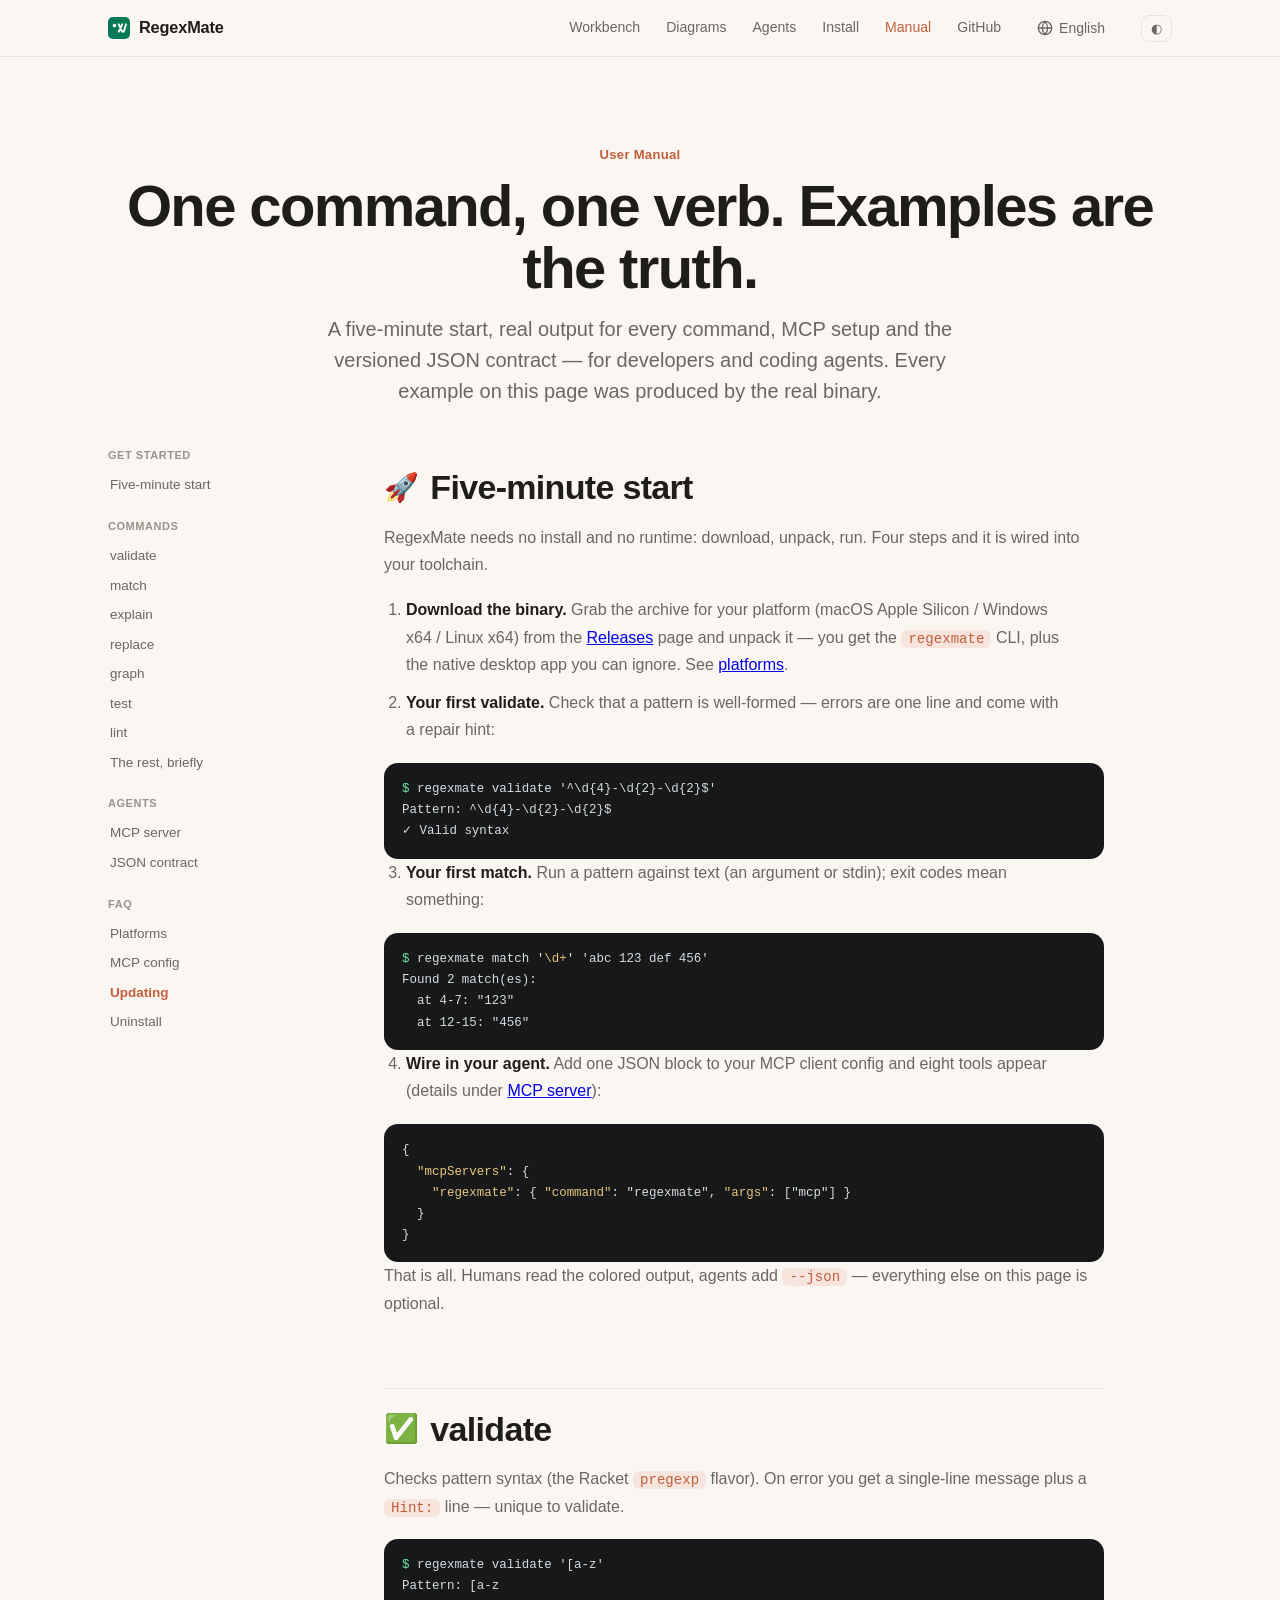
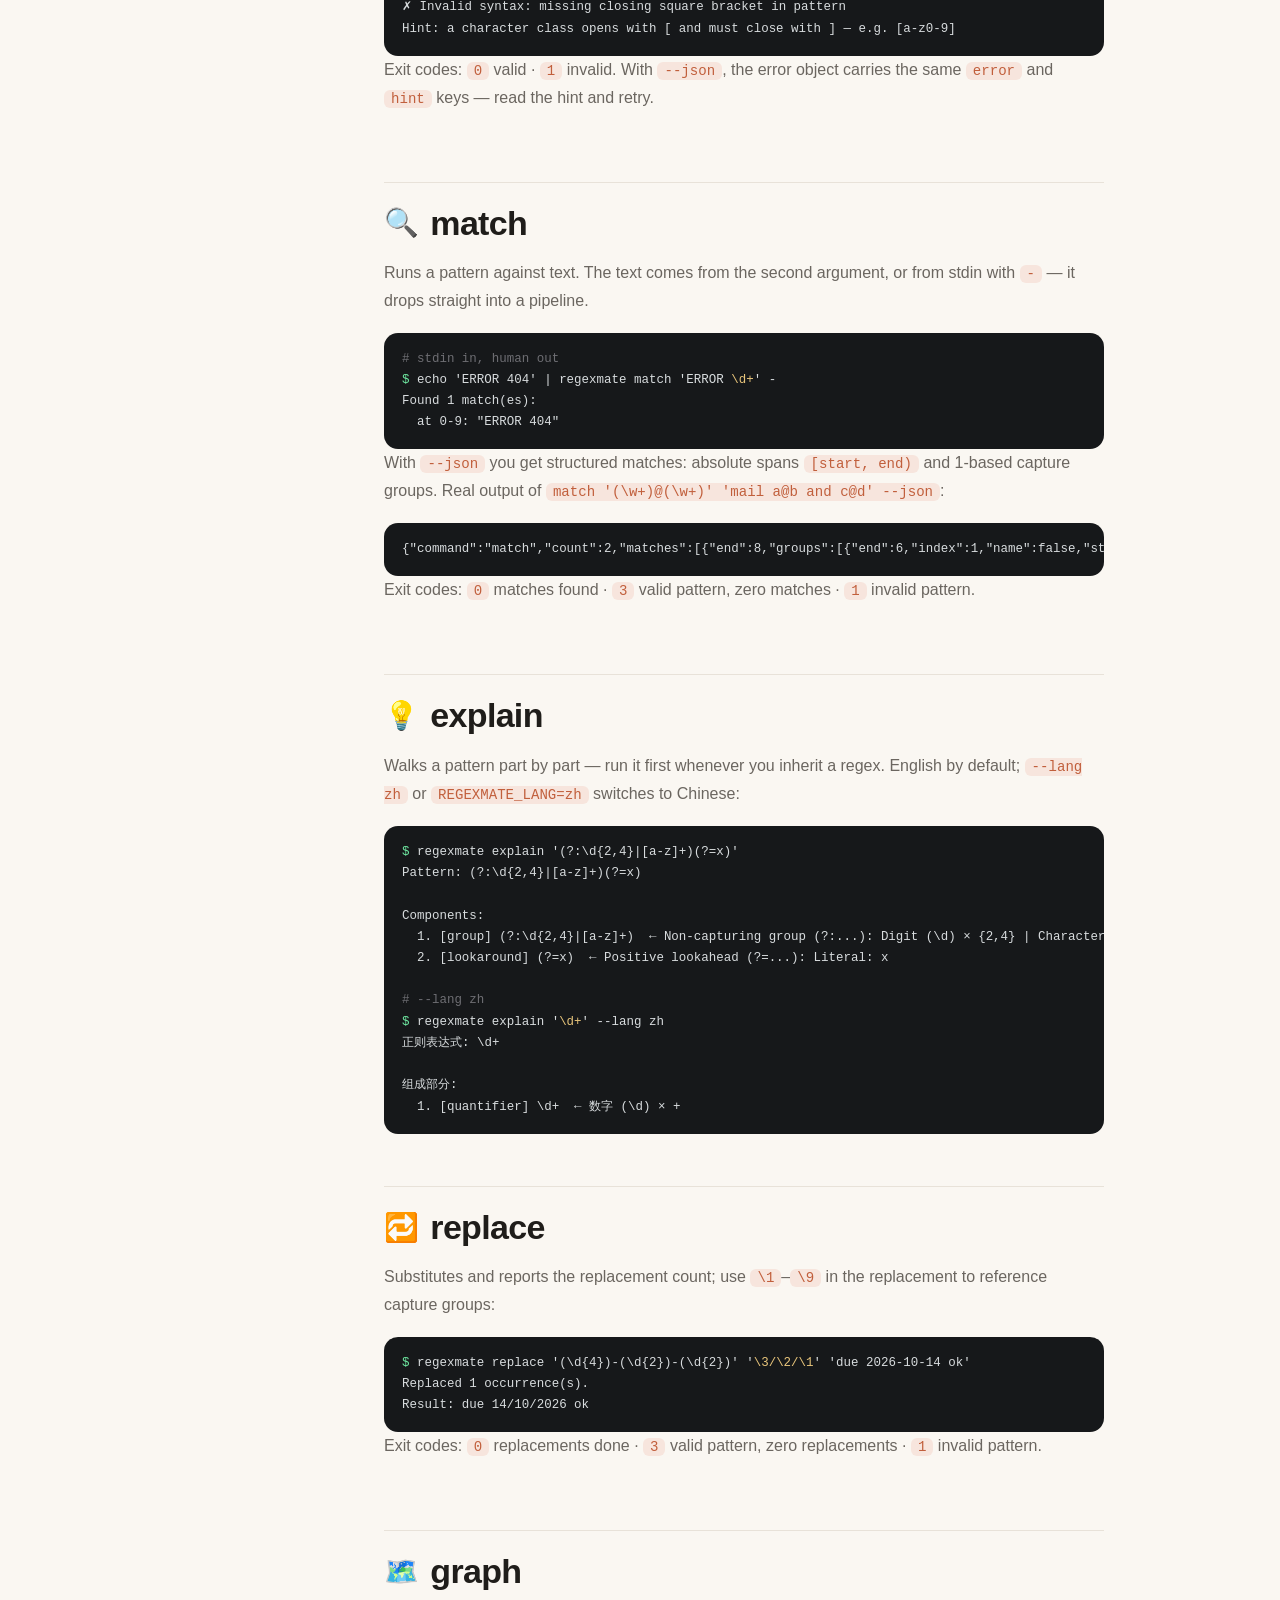
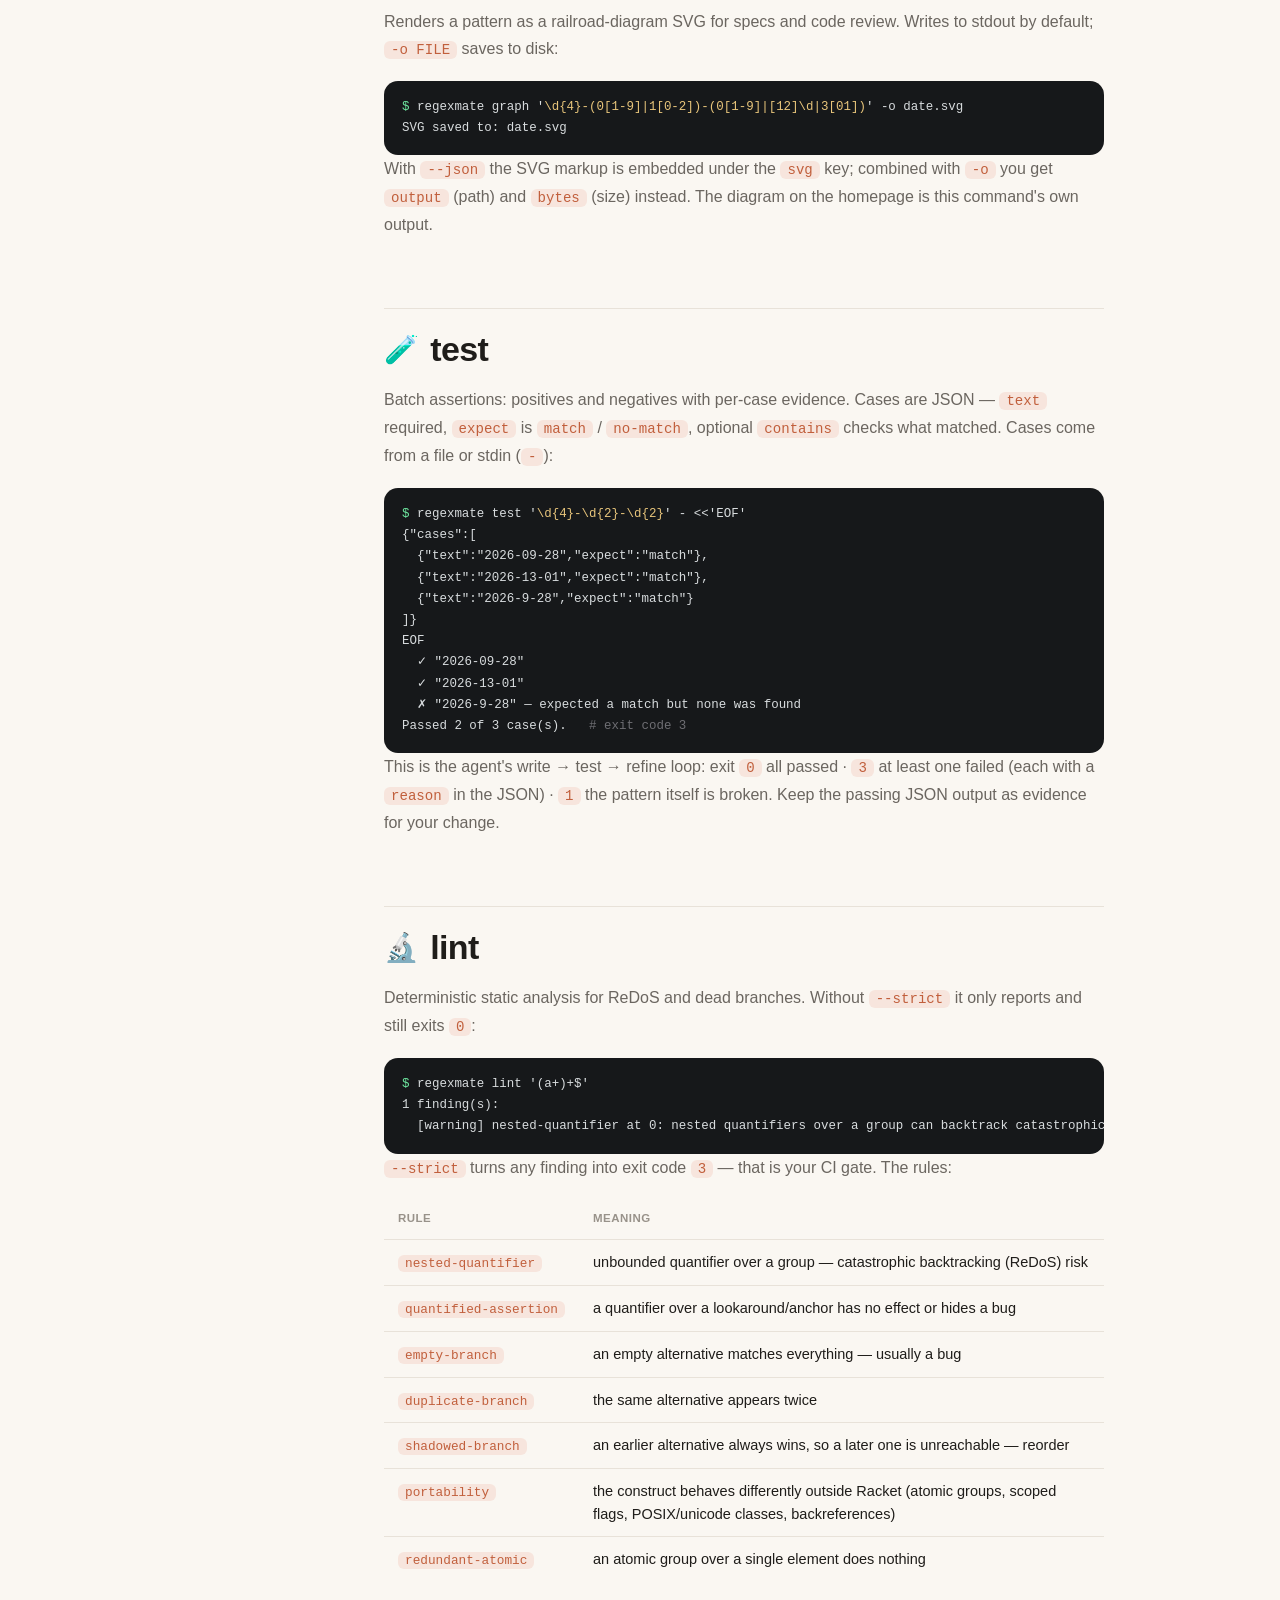
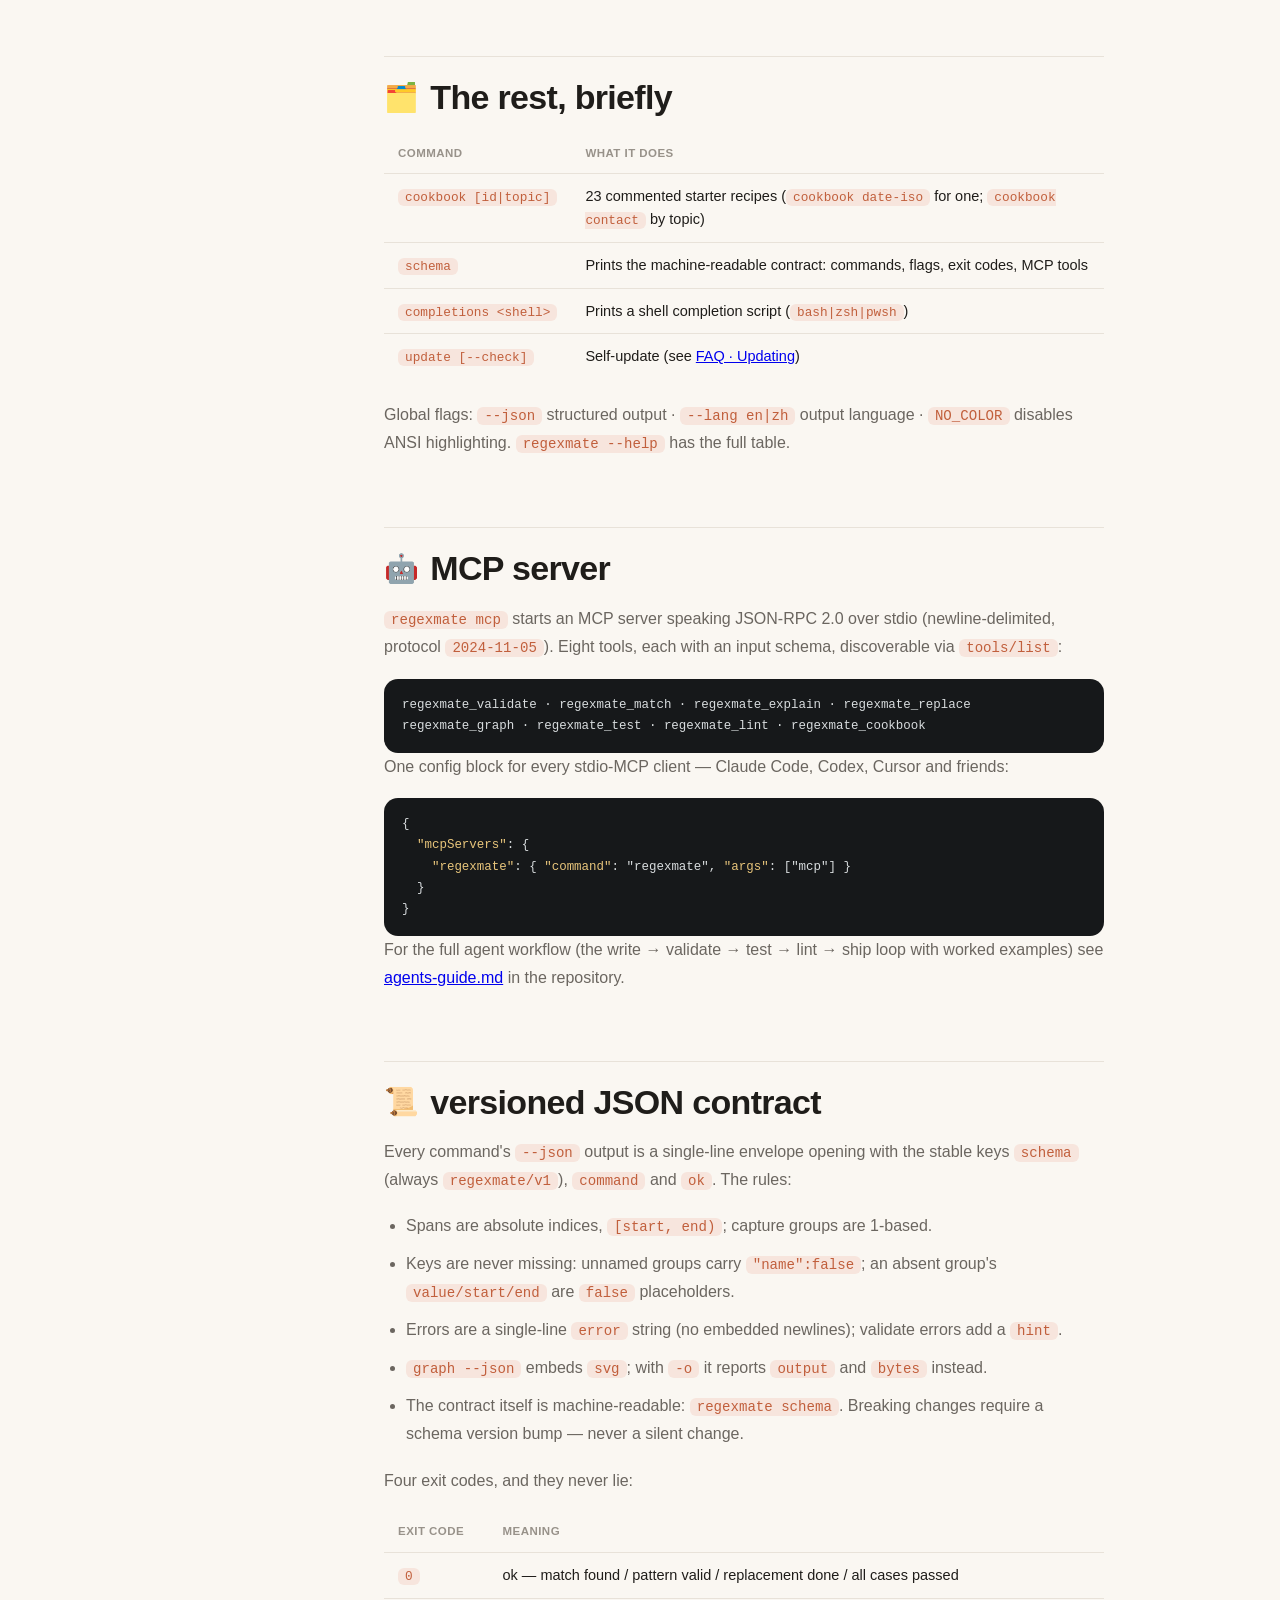
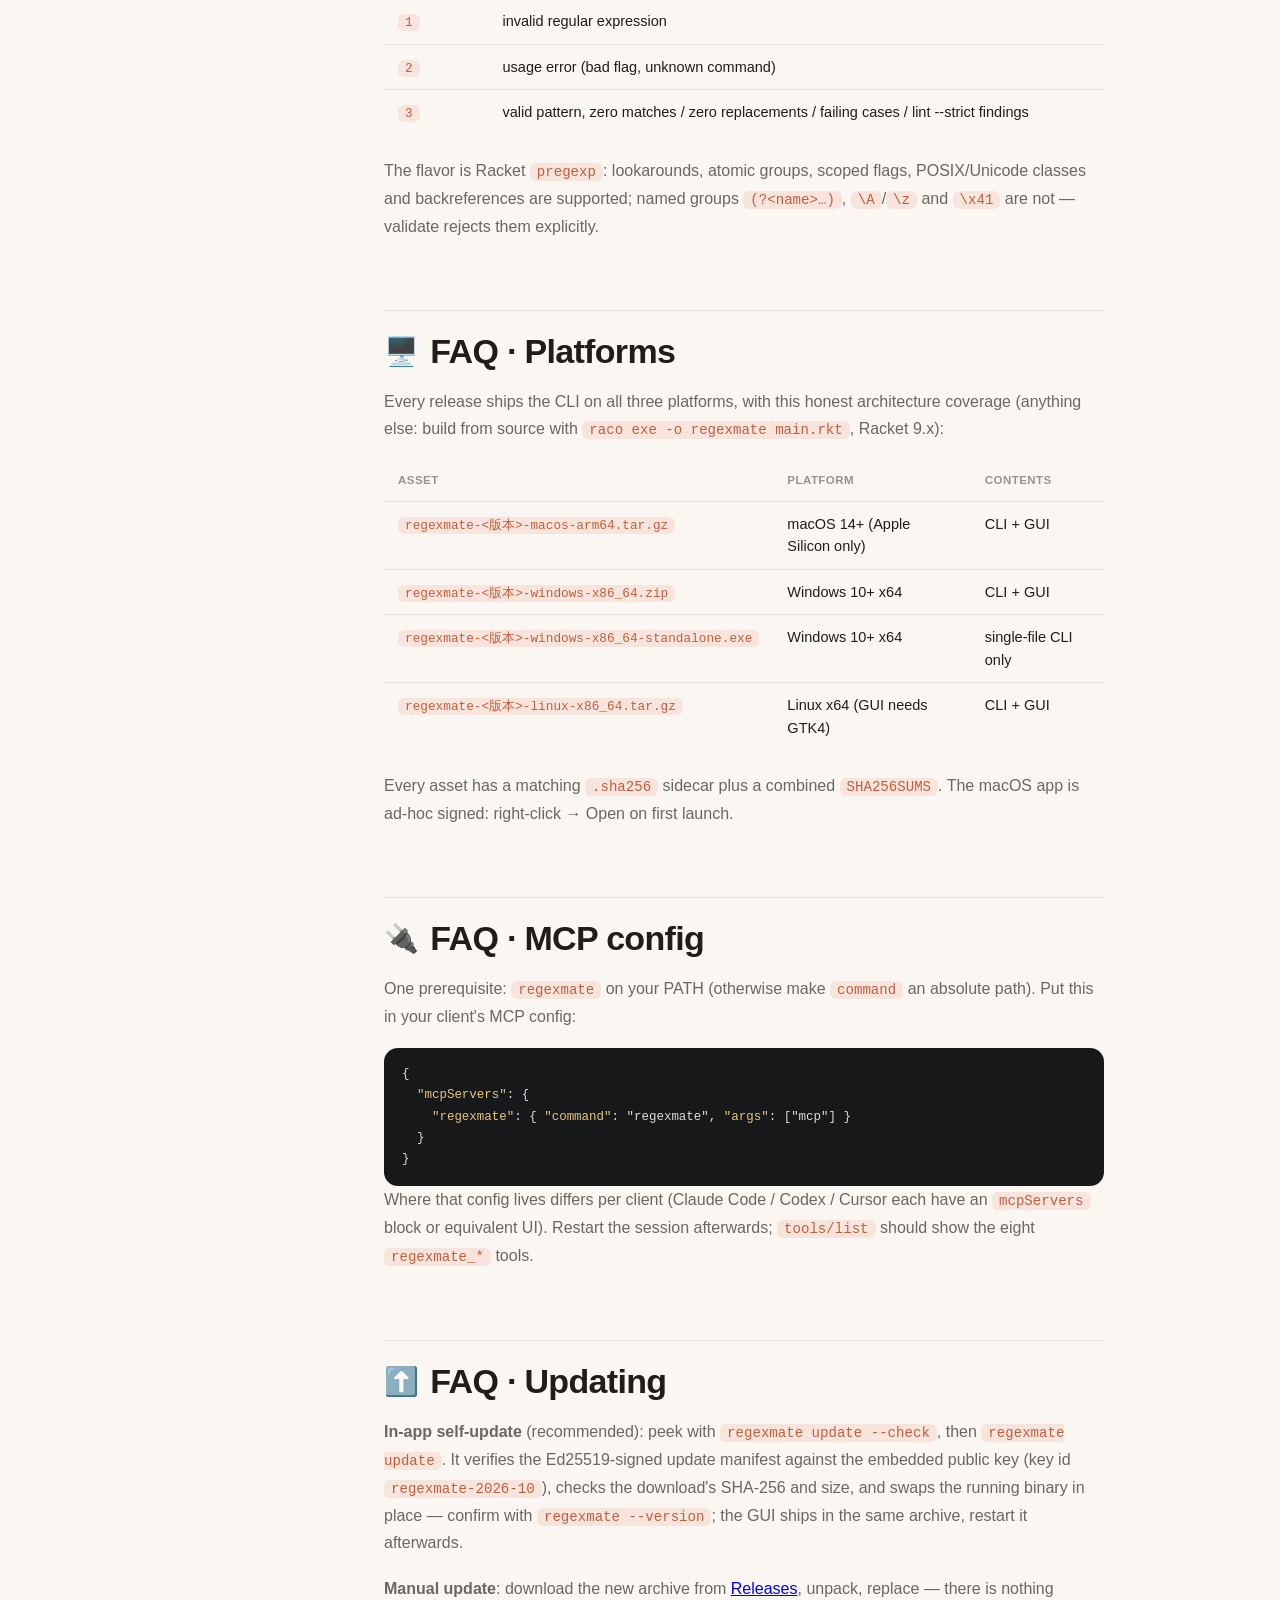
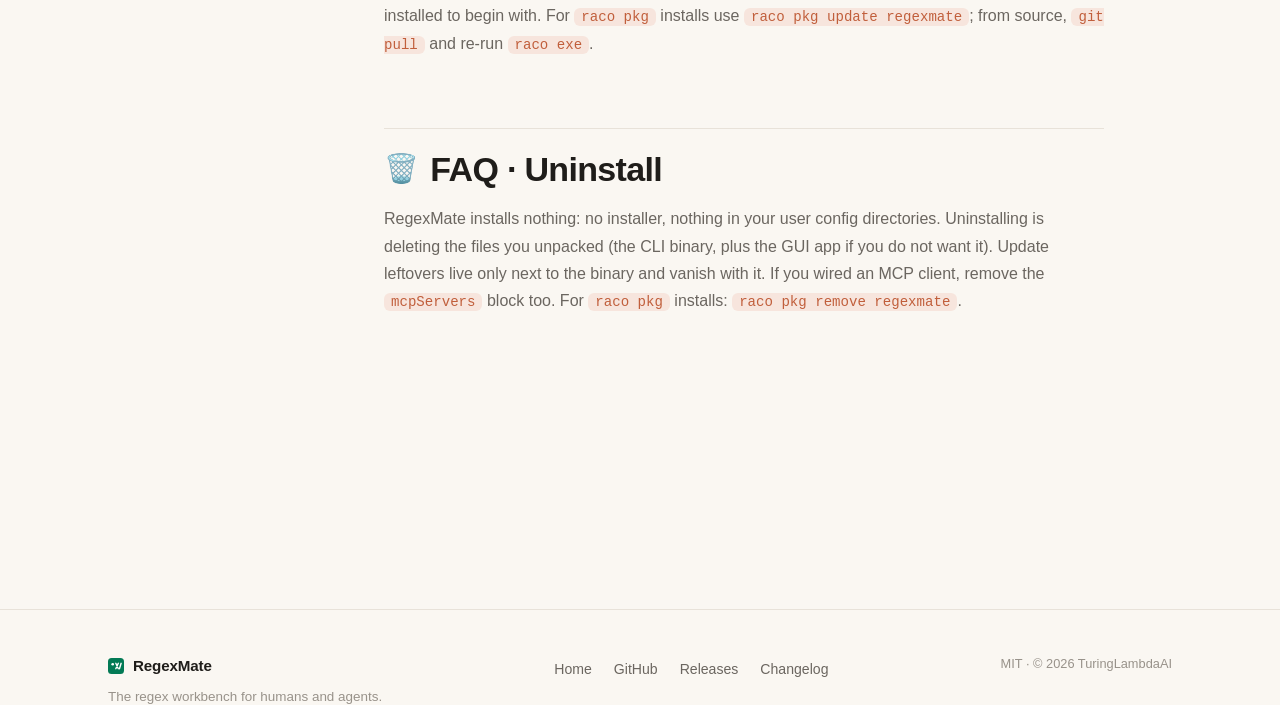
==== docs/guide.html @ 7e75e3d1 "docs: bilingual user manual (docs/guide.html) — every example real output from the binary - guide.ht" ====
<!DOCTYPE html>
<html lang="zh-CN">
<head>
    <meta charset="UTF-8">
    <meta name="viewport" content="width=device-width, initial-scale=1.0">
    <title>RegexMate — 用户手册</title>
    <meta name="description" content="RegexMate 用户手册：五分钟上手、每个命令的真实示例、MCP server 接入、版本化 JSON 契约与常见问题。面向开发者与 coding agents。">
    <meta property="og:title" content="RegexMate — 用户手册">
    <meta property="og:description" content="五分钟上手、每个命令的真实示例、MCP 接入、版本化 JSON 契约与常见问题。面向开发者与 coding agents。">
    <meta property="og:type" content="website">
    <meta name="theme-color" media="(prefers-color-scheme: light)" content="#faf7f2">
    <meta name="theme-color" media="(prefers-color-scheme: dark)" content="#0A0A0B">
    <script>
      // anti-flash: resolve the theme before the stylesheet applies —
      // localStorage wins when the user picked manually, else the OS setting
      (function () {
        var t = localStorage.getItem('regexmate-theme');
        if (!t) t = matchMedia('(prefers-color-scheme: dark)').matches ? 'dark' : 'light';
        document.documentElement.dataset.theme = t;
      })();
    </script>
    <link rel="icon" type="image/svg+xml" href="assets/favicon.svg">
    <link rel="stylesheet" href="styles.css?v=4">
</head>
<body>

    <!-- Nav -->
    <nav class="nav">
        <div class="nav-inner">
            <a class="brand" href="index.html">
                <svg width="22" height="22" viewBox="0 0 512 512" fill="none" aria-hidden="true">
                    <rect width="512" height="512" rx="115" fill="#037A55"/>
                    <circle cx="150" cy="200" r="42" fill="#FFFFFF"/>
                    <path d="M 250 170 L 330 342 M 330 170 L 250 342" stroke="#FFFFFF" stroke-width="44" stroke-linecap="round"/>
                    <path d="M 366 342 L 420 170" stroke="#FFFFFF" stroke-width="44" stroke-linecap="round"/>
                </svg>
                RegexMate
            </a>
            <div class="nav-links">
                <a href="index.html#workbench" data-i18n="nav.workbench">工作台</a>
                <a href="index.html#diagrams" data-i18n="nav.diagrams">图解</a>
                <a href="index.html#agents" data-i18n="nav.agents">智能体</a>
                <a href="index.html#install" data-i18n="nav.install">安装</a>
                <a href="guide.html" data-i18n="nav.manual" style="color:var(--accent)">手册</a>
                <a href="https://github.com/turinglambdaai/regexmate" class="nav-github">GitHub</a>
                <div class="lang-dropdown-wrapper">
                    <button class="lang-btn" type="button" onclick="void 0" aria-label="Switch language">
                        <svg width="16" height="16" viewBox="0 0 24 24" fill="none" stroke="currentColor" stroke-width="2" stroke-linecap="round" stroke-linejoin="round"><circle cx="12" cy="12" r="10"></circle><line x1="2" y1="12" x2="22" y2="12"></line><path d="M12 2a15.3 15.3 0 0 1 4 10 15.3 15.3 0 0 1-4 10 15.3 15.3 0 0 1-4-10 15.3 15.3 0 0 1 4-10z"></path></svg>
                        <span id="current-lang-label">简体中文</span>
                    </button>
                    <ul class="lang-menu">
                        <li onclick="setLanguage('en')">English</li>
                        <li onclick="setLanguage('zh')">简体中文</li>
                    </ul>
                </div>
                <button class="theme-btn" id="theme-btn" type="button" aria-label="Toggle theme">◐</button>
            </div>
        </div>
    </nav>

    <!-- Hero -->
    <header class="manual-hero">
        <div class="container">
            <p class="eyebrow" data-i18n="gd.eyebrow">用户手册</p>
            <h1 data-i18n="gd.title">一条命令一个动词，示例即真相。</h1>
            <p class="lead" data-i18n="gd.lead">五分钟上手、每个命令的真实输出、MCP 接入与版本化 JSON 契约——面向开发者与 coding agents。本页所有示例都由真实二进制产出。</p>
        </div>
    </header>

    <!-- Two-column: TOC + content -->
    <div class="manual-layout">

        <aside class="manual-toc" id="toc">
            <div class="manual-toc-group" data-i18n="gd.toc.start">上手</div>
            <a href="#quickstart" data-i18n="gd.toc.quickstart">五分钟上手</a>
            <div class="manual-toc-group" data-i18n="gd.toc.cmds">命令</div>
            <a href="#validate">validate</a>
            <a href="#match">match</a>
            <a href="#explain">explain</a>
            <a href="#replace">replace</a>
            <a href="#graph">graph</a>
            <a href="#test">test</a>
            <a href="#lint">lint</a>
            <a href="#cheatsheet" data-i18n="gd.toc.more">其余命令速查</a>
            <div class="manual-toc-group" data-i18n="gd.toc.agents">智能体</div>
            <a href="#mcp">MCP server</a>
            <a href="#contract" data-i18n="gd.toc.contract">JSON 契约</a>
            <div class="manual-toc-group">FAQ</div>
            <a href="#faq-platforms" data-i18n="gd.toc.platforms">平台覆盖</a>
            <a href="#faq-mcp" data-i18n="gd.toc.mcp">MCP 配置</a>
            <a href="#faq-update" data-i18n="gd.toc.update">更新</a>
            <a href="#faq-uninstall" data-i18n="gd.toc.uninstall">卸载</a>
        </aside>

        <main>

            <!-- =================== Quick start =================== -->
            <section class="manual-section" id="quickstart">
                <h2 class="manual-h2"><span class="h2-emoji">🚀</span><span data-i18n="gd.qs.title">五分钟上手</span></h2>
                <p data-i18n="gd.qs.p1">RegexMate 免安装、免运行时：下载、解压、运行。以下四步走完，你已经把它接进了你的工具链。</p>
                <ol>
                    <li data-i18n="gd.qs.s1"><strong>下载二进制。</strong>到 <a href="https://github.com/turinglambdaai/regexmate/releases/latest">Releases</a> 页取对应平台的包（macOS Apple Silicon / Windows x64 / Linux x64），解压即得 <code>regexmate</code> CLI——包里还带原生桌面应用，不需要可略过。详见 <a href="#faq-platforms">平台覆盖</a>。</li>
                    <li data-i18n="gd.qs.s2"><strong>第一条 validate。</strong>确认一个正则写没写对——错误单行输出，还带修复提示：</li>
                </ol>
                <div class="out"><span class="prompt">$</span> regexmate validate '^\d{4}-\d{2}-\d{2}$'
Pattern: ^\d{4}-\d{2}-\d{2}$
✓ Valid syntax</div>
                <ol start="3">
                    <li data-i18n="gd.qs.s3"><strong>第一条 match。</strong>对文本（参数或 stdin）执行匹配，退出码语义化：</li>
                </ol>
                <div class="out"><span class="prompt">$</span> regexmate match '<span class="flag">\d+</span>' 'abc 123 def 456'
Found 2 match(es):
  at 4-7: "123"
  at 12-15: "456"</div>
                <ol start="4">
                    <li data-i18n="gd.qs.s4"><strong>接进你的 agent。</strong>在 MCP 客户端配置里加一段 JSON，八个工具即刻可用（完整说明见 <a href="#mcp">MCP server</a>）：</li>
                </ol>
                <div class="out">{
  <span class="flag">"mcpServers"</span>: {
    <span class="flag">"regexmate"</span>: { <span class="flag">"command"</span>: "regexmate", <span class="flag">"args"</span>: ["mcp"] }
  }
}</div>
                <p data-i18n="gd.qs.note">就这些。人类直接读彩色输出，agent 加一个 <code>--json</code>——其余章节都是可选的。</p>
            </section>

            <!-- =================== validate =================== -->
            <section class="manual-section" id="validate">
                <h2 class="manual-h2"><span class="h2-emoji">✅</span><span>validate</span></h2>
                <p data-i18n="gd.validate.p1">检查正则语法（Racket <code>pregexp</code> 方言）。语法错误时输出单行错误和一行 <code>Hint:</code> 修复建议——这是 validate 独有的。</p>
                <div class="out"><span class="prompt">$</span> regexmate validate '[a-z'
Pattern: [a-z
✗ Invalid syntax: missing closing square bracket in pattern
Hint: a character class opens with [ and must close with ] — e.g. [a-z0-9]</div>
                <p data-i18n="gd.validate.p2">退出码：<code>0</code> 语法有效 · <code>1</code> 语法无效。加 <code>--json</code> 时错误对象同样携带 <code>error</code> 与 <code>hint</code> 键，agent 读 hint 再重试即可。</p>
            </section>

            <!-- =================== match =================== -->
            <section class="manual-section" id="match">
                <h2 class="manual-h2"><span class="h2-emoji">🔍</span><span>match</span></h2>
                <p data-i18n="gd.match.p1">对文本执行匹配。文本来自第二个参数，或用 <code>-</code> 从 stdin 读——管道里随手就能接。</p>
                <div class="out"><span class="comment"># stdin in, human out</span>
<span class="prompt">$</span> echo 'ERROR 404' | regexmate match 'ERROR <span class="flag">\d+</span>' -
Found 1 match(es):
  at 0-9: "ERROR 404"</div>
                <p data-i18n="gd.match.p2"><code>--json</code> 时输出结构化匹配：绝对区间 <code>[start, end)</code>、从 1 计数的捕获组。下面是 <code>match '(\w+)@(\w+)' 'mail a@b and c@d' --json</code> 的真实输出：</p>
                <div class="out">{"command":"match","count":2,"matches":[{"end":8,"groups":[{"end":6,"index":1,"name":false,"start":5,"value":"a"},{"end":8,"index":2,"name":false,"start":7,"value":"b"}],"start":5,"value":"a@b"},{"end":16,"groups":[{"end":14,"index":1,"name":false,"start":13,"value":"c"},{"end":16,"index":2,"name":false,"start":15,"value":"d"}],"start":13,"value":"c@d"}],"ok":true,"pattern":"(\\w+)@(\\w+)","schema":"regexmate/v1","text":"mail a@b and c@d"}</div>
                <p data-i18n="gd.match.p3">退出码：<code>0</code> 有匹配 · <code>3</code> 语法有效但零匹配 · <code>1</code> 正则无效。</p>
            </section>

            <!-- =================== explain =================== -->
            <section class="manual-section" id="explain">
                <h2 class="manual-h2"><span class="h2-emoji">💡</span><span>explain</span></h2>
                <p data-i18n="gd.explain.p1">逐段解释一个正则——接手别人的正则时先跑一遍。默认英文，<code>--lang zh</code> 或环境变量 <code>REGEXMATE_LANG=zh</code> 切中文：</p>
                <div class="out"><span class="prompt">$</span> regexmate explain '(?:\d{2,4}|[a-z]+)(?=x)'
Pattern: (?:\d{2,4}|[a-z]+)(?=x)

Components:
  1. [group] (?:\d{2,4}|[a-z]+)  ← Non-capturing group (?:...): Digit (\d) × {2,4} | Character class: [a-z] × +
  2. [lookaround] (?=x)  ← Positive lookahead (?=...): Literal: x

<span class="comment"># --lang zh</span>
<span class="prompt">$</span> regexmate explain '<span class="flag">\d+</span>' --lang zh
正则表达式: \d+

组成部分:
  1. [quantifier] \d+  ← 数字 (\d) × +</div>
            </section>

            <!-- =================== replace =================== -->
            <section class="manual-section" id="replace">
                <h2 class="manual-h2"><span class="h2-emoji">🔁</span><span>replace</span></h2>
                <p data-i18n="gd.replace.p1">替换并报告替换次数，替换文本里用 <code>\1</code>–<code>\9</code> 反向引用捕获组：</p>
                <div class="out"><span class="prompt">$</span> regexmate replace '(\d{4})-(\d{2})-(\d{2})' '<span class="flag">\3/\2/\1</span>' 'due 2026-10-14 ok'
Replaced 1 occurrence(s).
Result: due 14/10/2026 ok</div>
                <p data-i18n="gd.replace.p2">退出码：<code>0</code> 有替换 · <code>3</code> 语法有效但零替换 · <code>1</code> 正则无效。</p>
            </section>

            <!-- =================== graph =================== -->
            <section class="manual-section" id="graph">
                <h2 class="manual-h2"><span class="h2-emoji">🗺️</span><span>graph</span></h2>
                <p data-i18n="gd.graph.p1">把正则渲染成铁路图 SVG，用于规格文档和代码评审。默认写 stdout，<code>-o FILE</code> 落盘：</p>
                <div class="out"><span class="prompt">$</span> regexmate graph '<span class="flag">\d{4}-(0[1-9]|1[0-2])-(0[1-9]|[12]\d|3[01])</span>' -o date.svg
SVG saved to: date.svg</div>
                <p data-i18n="gd.graph.p2"><code>--json</code> 时 SVG 直接内嵌在 <code>svg</code> 键里；与 <code>-o</code> 同用时则报告 <code>output</code>（路径）和 <code>bytes</code>（大小）两个键。首页那张铁路图就是这个命令自己的输出。</p>
            </section>

            <!-- =================== test =================== -->
            <section class="manual-section" id="test">
                <h2 class="manual-h2"><span class="h2-emoji">🧪</span><span>test</span></h2>
                <p data-i18n="gd.test.p1">批量断言：正反用例各来一遍，逐条给出证据。用例是 JSON——<code>text</code> 必填，<code>expect</code> 取 <code>match</code> / <code>no-match</code>，可选 <code>contains</code> 检查匹配内容。用例文件参数或 stdin（<code>-</code>）皆可：</p>
                <div class="out"><span class="prompt">$</span> regexmate test '<span class="flag">\d{4}-\d{2}-\d{2}</span>' - &lt;&lt;'EOF'
{"cases":[
  {"text":"2026-09-28","expect":"match"},
  {"text":"2026-13-01","expect":"match"},
  {"text":"2026-9-28","expect":"match"}
]}
EOF
  ✓ "2026-09-28"
  ✓ "2026-13-01"
  ✗ "2026-9-28" — expected a match but none was found
Passed 2 of 3 case(s).<span class="comment">   # exit code 3</span></div>
                <p data-i18n="gd.test.p2">这就是 agent 的 write → test → refine 循环：退出码 <code>0</code> 全部通过 · <code>3</code> 有用例失败（JSON 输出里逐条带 <code>reason</code>）· <code>1</code> 正则本身无效。把通过的 JSON 输出留作改动证据。</p>
            </section>

            <!-- =================== lint =================== -->
            <section class="manual-section" id="lint">
                <h2 class="manual-h2"><span class="h2-emoji">🔬</span><span>lint</span></h2>
                <p data-i18n="gd.lint.p1">确定性静态分析，抓 ReDoS 与死分支。不加 <code>--strict</code> 时只报告、退出码仍为 <code>0</code>：</p>
                <div class="out"><span class="prompt">$</span> regexmate lint '(a+)+$'
1 finding(s):
  [warning] nested-quantifier at 0: nested quantifiers over a group can backtrack catastrophically on non-matching input</div>
                <p data-i18n="gd.lint.p2"><code>--strict</code> 把任何发现变成退出码 <code>3</code>——CI 门禁就靠它。规则一览：</p>
                <table class="syntax-table">
                    <thead>
                        <tr>
                            <th data-i18n="gd.lint.th1">规则</th>
                            <th data-i18n="gd.lint.th2">含义</th>
                        </tr>
                    </thead>
                    <tbody>
                        <tr><td><code>nested-quantifier</code></td><td data-i18n="gd.lint.r1">组上再叠无界量词——灾难性回溯（ReDoS）风险</td></tr>
                        <tr><td><code>quantified-assertion</code></td><td data-i18n="gd.lint.r2">环视/锚点上的量词无效果或掩盖 bug</td></tr>
                        <tr><td><code>empty-branch</code></td><td data-i18n="gd.lint.r3">空分支匹配一切——通常是 bug</td></tr>
                        <tr><td><code>duplicate-branch</code></td><td data-i18n="gd.lint.r4">同一分支出现两次</td></tr>
                        <tr><td><code>shadowed-branch</code></td><td data-i18n="gd.lint.r5">前面的分支永远命中，后面的分支不可达——调整顺序</td></tr>
                        <tr><td><code>portability</code></td><td data-i18n="gd.lint.r6">该构造在 Racket 之外行为不同（原子组、内嵌旗标、POSIX/unicode 类、反向引用）</td></tr>
                        <tr><td><code>redundant-atomic</code></td><td data-i18n="gd.lint.r7">单元素上的原子组不起作用</td></tr>
                    </tbody>
                </table>
            </section>

            <!-- =================== cheatsheet =================== -->
            <section class="manual-section" id="cheatsheet">
                <h2 class="manual-h2"><span class="h2-emoji">🗂️</span><span data-i18n="gd.cheat.title">其余命令速查</span></h2>
                <table class="syntax-table">
                    <thead>
                        <tr>
                            <th data-i18n="gd.cheat.th1">命令</th>
                            <th data-i18n="gd.cheat.th2">作用</th>
                        </tr>
                    </thead>
                    <tbody>
                        <tr><td><code>cookbook [id|topic]</code></td><td data-i18n="gd.cheat.c1">23 个带讲解的入门配方（<code>cookbook date-iso</code> 看单条；<code>cookbook contact</code> 按主题）</td></tr>
                        <tr><td><code>schema</code></td><td data-i18n="gd.cheat.c2">打印机器可读契约：命令、旗标、退出码、MCP 工具</td></tr>
                        <tr><td><code>completions &lt;shell&gt;</code></td><td data-i18n="gd.cheat.c3">输出 shell 补全脚本（<code>bash|zsh|pwsh</code>）</td></tr>
                        <tr><td><code>update [--check]</code></td><td data-i18n="gd.cheat.c4">自更新（见 <a href="#faq-update">FAQ·更新</a>）</td></tr>
                    </tbody>
                </table>
                <p data-i18n="gd.cheat.note">通用旗标：<code>--json</code> 结构化输出 · <code>--lang en|zh</code> 输出语言 · <code>NO_COLOR</code> 关闭 ANSI 高亮。用 <code>regexmate --help</code> 看全表。</p>
            </section>

            <!-- =================== MCP =================== -->
            <section class="manual-section" id="mcp">
                <h2 class="manual-h2"><span class="h2-emoji">🤖</span><span>MCP server</span></h2>
                <p data-i18n="gd.mcp.p1"><code>regexmate mcp</code> 启动 stdio 上的 JSON-RPC 2.0（换行分隔，协议版本 <code>2024-11-05</code>）MCP server。八个工具，各带输入 schema，可通过 <code>tools/list</code> 发现：</p>
                <div class="out">regexmate_validate · regexmate_match · regexmate_explain · regexmate_replace
regexmate_graph · regexmate_test · regexmate_lint · regexmate_cookbook</div>
                <p data-i18n="gd.mcp.p2">Claude Code、Codex、Cursor 等任何支持 stdio MCP 的客户端都认这一段配置：</p>
                <div class="out">{
  <span class="flag">"mcpServers"</span>: {
    <span class="flag">"regexmate"</span>: { <span class="flag">"command"</span>: "regexmate", <span class="flag">"args"</span>: ["mcp"] }
  }
}</div>
                <p data-i18n="gd.mcp.p3">给 agent 的完整工作流（write → validate → test → lint → ship 循环与实例）见仓库里的 <a href="https://github.com/turinglambdaai/regexmate/blob/main/docs/agents-guide.md">agents-guide.md</a>。</p>
            </section>

            <!-- =================== contract =================== -->
            <section class="manual-section" id="contract">
                <h2 class="manual-h2"><span class="h2-emoji">📜</span><span data-i18n="gd.contract.title">versioned JSON contract</span></h2>
                <p data-i18n="gd.contract.p1">每个命令的 <code>--json</code> 输出都是单行信封，稳定键 <code>schema</code>（恒为 <code>regexmate/v1</code>）、<code>command</code>、<code>ok</code> 打头。规则：</p>
                <ul>
                    <li data-i18n="gd.contract.r1">区间是绝对下标、<code>[start, end)</code> 半开；捕获组从 1 计数。</li>
                    <li data-i18n="gd.contract.r2">键永不缺席：未命名组 <code>"name":false</code>；缺席的组 <code>value/start/end</code> 用 <code>false</code> 占位。</li>
                    <li data-i18n="gd.contract.r3">错误是单行 <code>error</code> 字符串（无内嵌换行）；validate 的错误附 <code>hint</code> 修复建议。</li>
                    <li data-i18n="gd.contract.r4"><code>graph --json</code> 内嵌 <code>svg</code>；与 <code>-o</code> 同用时报告 <code>output</code> 与 <code>bytes</code>。</li>
                    <li data-i18n="gd.contract.r5">契约本身机读：<code>regexmate schema</code>。破坏性变更必须先升 schema 版本，绝不悄悄改。</li>
                </ul>
                <p data-i18n="gd.contract.p2">退出码四档，语义从不撒谎：</p>
                <table class="syntax-table">
                    <thead>
                        <tr><th data-i18n="gd.contract.th1">退出码</th><th data-i18n="gd.contract.th2">含义</th></tr>
                    </thead>
                    <tbody>
                        <tr><td><code>0</code></td><td data-i18n="gd.contract.e0">成功——有匹配 / 语法有效 / 完成替换 / 用例全过</td></tr>
                        <tr><td><code>1</code></td><td data-i18n="gd.contract.e1">正则表达式无效</td></tr>
                        <tr><td><code>2</code></td><td data-i18n="gd.contract.e2">用法错误（错误选项、未知命令）</td></tr>
                        <tr><td><code>3</code></td><td data-i18n="gd.contract.e3">语法有效但零匹配 / 零替换 / 用例失败 / lint --strict 有发现</td></tr>
                    </tbody>
                </table>
                <p data-i18n="gd.contract.p3">正则方言是 Racket <code>pregexp</code>：支持环视、原子组、内嵌旗标、POSIX/Unicode 类、反向引用；不支持命名组 <code>(?&lt;name&gt;…)</code>、<code>\A</code>/<code>\z</code>、<code>\x41</code>——validate 会明确拒绝。</p>
            </section>

            <!-- =================== FAQ: platforms =================== -->
            <section class="manual-section" id="faq-platforms">
                <h2 class="manual-h2"><span class="h2-emoji">🖥️</span><span data-i18n="gd.faq.plat.title">FAQ · 平台覆盖</span></h2>
                <p data-i18n="gd.faq.plat.p1">每个 release 的 CLI 三平台都在发，但架构覆盖现状如下（其余架构请从源码构建：<code>raco exe -o regexmate main.rkt</code>，需 Racket 9.x）：</p>
                <table class="syntax-table">
                    <thead>
                        <tr>
                            <th data-i18n="gd.faq.plat.th1">资产</th>
                            <th data-i18n="gd.faq.plat.th2">平台</th>
                            <th data-i18n="gd.faq.plat.th3">内容</th>
                        </tr>
                    </thead>
                    <tbody>
                        <tr><td><code>regexmate-&lt;版本&gt;-macos-arm64.tar.gz</code></td><td data-i18n="gd.faq.plat.p4">macOS 14+（仅 Apple Silicon）</td><td>CLI + GUI</td></tr>
                        <tr><td><code>regexmate-&lt;版本&gt;-windows-x86_64.zip</code></td><td>Windows 10+ x64</td><td>CLI + GUI</td></tr>
                        <tr><td><code>regexmate-&lt;版本&gt;-windows-x86_64-standalone.exe</code></td><td>Windows 10+ x64</td><td data-i18n="gd.faq.plat.p5">仅 CLI 的单文件</td></tr>
                        <tr><td><code>regexmate-&lt;版本&gt;-linux-x86_64.tar.gz</code></td><td data-i18n="gd.faq.plat.p7">Linux x64（GUI 需 GTK4）</td><td>CLI + GUI</td></tr>
                    </tbody>
                </table>
                <p data-i18n="gd.faq.plat.p6">每个资产都有同名 <code>.sha256</code> 边车和汇总的 <code>SHA256SUMS</code>。macOS 包为 ad-hoc 签名：首次打开 GUI 需右键 → 打开。</p>
            </section>

            <!-- =================== FAQ: MCP config =================== -->
            <section class="manual-section" id="faq-mcp">
                <h2 class="manual-h2"><span class="h2-emoji">🔌</span><span data-i18n="gd.faq.mcp.title">FAQ · MCP 配置</span></h2>
                <p data-i18n="gd.faq.mcp.p1">前提只有一个：<code>regexmate</code> 可执行文件在 PATH 里（不在的话把 <code>command</code> 写成绝对路径）。把这段放进客户端的 MCP 配置：</p>
                <div class="out">{
  <span class="flag">"mcpServers"</span>: {
    <span class="flag">"regexmate"</span>: { <span class="flag">"command"</span>: "regexmate", <span class="flag">"args"</span>: ["mcp"] }
  }
}</div>
                <p data-i18n="gd.faq.mcp.p2">配置文件位置随客户端而异（Claude Code / Codex / Cursor 各有 <code>mcpServers</code> 段或等价界面）；保存后重启会话，用 <code>tools/list</code> 应能看到八个 <code>regexmate_*</code> 工具。</p>
            </section>

            <!-- =================== FAQ: update =================== -->
            <section class="manual-section" id="faq-update">
                <h2 class="manual-h2"><span class="h2-emoji">⬆️</span><span data-i18n="gd.faq.update.title">FAQ · 更新</span></h2>
                <p data-i18n="gd.faq.update.p1"><strong>应用内自更新</strong>（推荐）：先 <code>regexmate update --check</code> 探一眼，再 <code>regexmate update</code>。更新流程会验证 Ed25519 签名的更新清单（内嵌公钥，key id <code>regexmate-2026-10</code>）、核对下载的 SHA-256 与大小，然后把运行中的二进制原地换装——更新完 <code>regexmate --version</code> 确认；GUI 在同一包里，重启即可。</p>
                <p data-i18n="gd.faq.update.p2"><strong>手动更新</strong>：从 <a href="https://github.com/turinglambdaai/regexmate/releases/latest">Releases</a> 下载新包、解压、覆盖旧文件即可——本来就免安装。<code>raco pkg</code> 安装的用 <code>raco pkg update regexmate</code>；源码安装 <code>git pull</code> 后重跑 <code>raco exe</code>。</p>
            </section>

            <!-- =================== FAQ: uninstall =================== -->
            <section class="manual-section" id="faq-uninstall">
                <h2 class="manual-h2"><span class="h2-emoji">🗑️</span><span data-i18n="gd.faq.un.title">FAQ · 卸载</span></h2>
                <p data-i18n="gd.faq.un.p1">RegexMate 免安装：没有安装器、不写用户配置目录，卸载就是删掉你解包出来的文件（CLI 二进制，连同不要的 GUI 应用）。更新产生的临时文件只出现在二进制旁边，随删除一起消失。若从 MCP 客户端接入过，顺手删掉配置里的 <code>mcpServers</code> 段。<code>raco pkg</code> 安装用 <code>raco pkg remove regexmate</code>。</p>
            </section>

        </main>
    </div>

    <!-- Footer -->
    <footer class="footer">
        <div class="container footer-inner">
            <div>
                <div class="brand brand-footer">
                    <svg width="16" height="16" viewBox="0 0 512 512" fill="none" aria-hidden="true">
                        <rect width="512" height="512" rx="115" fill="#037A55"/>
                        <circle cx="150" cy="200" r="42" fill="#FFFFFF"/>
                        <path d="M 250 170 L 330 342 M 330 170 L 250 342" stroke="#FFFFFF" stroke-width="44" stroke-linecap="round"/>
                        <path d="M 366 342 L 420 170" stroke="#FFFFFF" stroke-width="44" stroke-linecap="round"/>
                    </svg>
                    RegexMate
                </div>
                <p class="footer-note" data-i18n="ft.note">面向人与智能体的正则工作台。</p>
            </div>
            <div class="footer-links">
                <a href="index.html" data-i18n="ft.home">首页</a>
                <a href="https://github.com/turinglambdaai/regexmate">GitHub</a>
                <a href="https://github.com/turinglambdaai/regexmate/releases" data-i18n="ft.releases">发布</a>
                <a href="https://github.com/turinglambdaai/regexmate/blob/main/CHANGELOG.md" data-i18n="ft.changelog">更新日志</a>
            </div>
            <p class="footer-copy">MIT · © 2026 TuringLambdaAI</p>
        </div>
    </footer>

    <script>
    (function () {
        // i18n dictionaries — the static markup is the zh-CN default
        var zh = {
            "meta.title": "RegexMate — 用户手册",
            "meta.description": "RegexMate 用户手册：五分钟上手、每个命令的真实示例、MCP server 接入、版本化 JSON 契约与常见问题。面向开发者与 coding agents。",
            "meta.og.title": "RegexMate — 用户手册",
            "meta.og.description": "五分钟上手、每个命令的真实示例、MCP 接入、版本化 JSON 契约与常见问题。面向开发者与 coding agents。",
            "nav.workbench": "工作台", "nav.diagrams": "图解", "nav.agents": "智能体", "nav.install": "安装", "nav.manual": "手册",
            "gd.eyebrow": "用户手册",
            "gd.title": "一条命令一个动词，示例即真相。",
            "gd.lead": "五分钟上手、每个命令的真实输出、MCP 接入与版本化 JSON 契约——面向开发者与 coding agents。本页所有示例都由真实二进制产出。",
            "gd.toc.start": "上手", "gd.toc.quickstart": "五分钟上手", "gd.toc.cmds": "命令", "gd.toc.more": "其余命令速查",
            "gd.toc.agents": "智能体", "gd.toc.contract": "JSON 契约",
            "gd.toc.platforms": "平台覆盖", "gd.toc.mcp": "MCP 配置", "gd.toc.update": "更新", "gd.toc.uninstall": "卸载",
            "gd.qs.title": "五分钟上手",
            "gd.qs.p1": "RegexMate 免安装、免运行时：下载、解压、运行。以下四步走完，你已经把它接进了你的工具链。",
            "gd.qs.s1": "<strong>下载二进制。</strong>到 <a href='https://github.com/turinglambdaai/regexmate/releases/latest'>Releases</a> 页取对应平台的包（macOS Apple Silicon / Windows x64 / Linux x64），解压即得 <code>regexmate</code> CLI——包里还带原生桌面应用，不需要可略过。详见 <a href='#faq-platforms'>平台覆盖</a>。",
            "gd.qs.s2": "<strong>第一条 validate。</strong>确认一个正则写没写对——错误单行输出，还带修复提示：",
            "gd.qs.s3": "<strong>第一条 match。</strong>对文本（参数或 stdin）执行匹配，退出码语义化：",
            "gd.qs.s4": "<strong>接进你的 agent。</strong>在 MCP 客户端配置里加一段 JSON，八个工具即刻可用（完整说明见 <a href='#mcp'>MCP server</a>）：",
            "gd.qs.note": "就这些。人类直接读彩色输出，agent 加一个 <code>--json</code>——其余章节都是可选的。",
            "gd.validate.p1": "检查正则语法（Racket <code>pregexp</code> 方言）。语法错误时输出单行错误和一行 <code>Hint:</code> 修复建议——这是 validate 独有的。",
            "gd.validate.p2": "退出码：<code>0</code> 语法有效 · <code>1</code> 语法无效。加 <code>--json</code> 时错误对象同样携带 <code>error</code> 与 <code>hint</code> 键，agent 读 hint 再重试即可。",
            "gd.match.p1": "对文本执行匹配。文本来自第二个参数，或用 <code>-</code> 从 stdin 读——管道里随手就能接。",
            "gd.match.p2": "<code>--json</code> 时输出结构化匹配：绝对区间 <code>[start, end)</code>、从 1 计数的捕获组。下面是 <code>match '(\\w+)@(\\w+)' 'mail a@b and c@d' --json</code> 的真实输出：",
            "gd.match.p3": "退出码：<code>0</code> 有匹配 · <code>3</code> 语法有效但零匹配 · <code>1</code> 正则无效。",
            "gd.explain.p1": "逐段解释一个正则——接手别人的正则时先跑一遍。默认英文，<code>--lang zh</code> 或环境变量 <code>REGEXMATE_LANG=zh</code> 切中文：",
            "gd.replace.p1": "替换并报告替换次数，替换文本里用 <code>\\1</code>–<code>\\9</code> 反向引用捕获组：",
            "gd.replace.p2": "退出码：<code>0</code> 有替换 · <code>3</code> 语法有效但零替换 · <code>1</code> 正则无效。",
            "gd.graph.p1": "把正则渲染成铁路图 SVG，用于规格文档和代码评审。默认写 stdout，<code>-o FILE</code> 落盘：",
            "gd.graph.p2": "<code>--json</code> 时 SVG 直接内嵌在 <code>svg</code> 键里；与 <code>-o</code> 同用时则报告 <code>output</code>（路径）和 <code>bytes</code>（大小）两个键。首页那张铁路图就是这个命令自己的输出。",
            "gd.test.p1": "批量断言：正反用例各来一遍，逐条给出证据。用例是 JSON——<code>text</code> 必填，<code>expect</code> 取 <code>match</code> / <code>no-match</code>，可选 <code>contains</code> 检查匹配内容。用例文件参数或 stdin（<code>-</code>）皆可：",
            "gd.test.p2": "这就是 agent 的 write → test → refine 循环：退出码 <code>0</code> 全部通过 · <code>3</code> 有用例失败（JSON 输出里逐条带 <code>reason</code>）· <code>1</code> 正则本身无效。把通过的 JSON 输出留作改动证据。",
            "gd.lint.p1": "确定性静态分析，抓 ReDoS 与死分支。不加 <code>--strict</code> 时只报告、退出码仍为 <code>0</code>：",
            "gd.lint.p2": "<code>--strict</code> 把任何发现变成退出码 <code>3</code>——CI 门禁就靠它。规则一览：",
            "gd.lint.th1": "规则", "gd.lint.th2": "含义",
            "gd.lint.r1": "组上再叠无界量词——灾难性回溯（ReDoS）风险",
            "gd.lint.r2": "环视/锚点上的量词无效果或掩盖 bug",
            "gd.lint.r3": "空分支匹配一切——通常是 bug",
            "gd.lint.r4": "同一分支出现两次",
            "gd.lint.r5": "前面的分支永远命中，后面的分支不可达——调整顺序",
            "gd.lint.r6": "该构造在 Racket 之外行为不同（原子组、内嵌旗标、POSIX/unicode 类、反向引用）",
            "gd.lint.r7": "单元素上的原子组不起作用",
            "gd.cheat.title": "其余命令速查",
            "gd.cheat.th1": "命令", "gd.cheat.th2": "作用",
            "gd.cheat.c1": "23 个带讲解的入门配方（<code>cookbook date-iso</code> 看单条；<code>cookbook contact</code> 按主题）",
            "gd.cheat.c2": "打印机器可读契约：命令、旗标、退出码、MCP 工具",
            "gd.cheat.c3": "输出 shell 补全脚本（<code>bash|zsh|pwsh</code>）",
            "gd.cheat.c4": "自更新（见 <a href='#faq-update'>FAQ·更新</a>）",
            "gd.cheat.note": "通用旗标：<code>--json</code> 结构化输出 · <code>--lang en|zh</code> 输出语言 · <code>NO_COLOR</code> 关闭 ANSI 高亮。用 <code>regexmate --help</code> 看全表。",
            "gd.mcp.p1": "<code>regexmate mcp</code> 启动 stdio 上的 JSON-RPC 2.0（换行分隔，协议版本 <code>2024-11-05</code>）MCP server。八个工具，各带输入 schema，可通过 <code>tools/list</code> 发现：",
            "gd.mcp.p2": "Claude Code、Codex、Cursor 等任何支持 stdio MCP 的客户端都认这一段配置：",
            "gd.mcp.p3": "给 agent 的完整工作流（write → validate → test → lint → ship 循环与实例）见仓库里的 <a href='https://github.com/turinglambdaai/regexmate/blob/main/docs/agents-guide.md'>agents-guide.md</a>。",
            "gd.contract.title": "versioned JSON contract",
            "gd.contract.p1": "每个命令的 <code>--json</code> 输出都是单行信封，稳定键 <code>schema</code>（恒为 <code>regexmate/v1</code>）、<code>command</code>、<code>ok</code> 打头。规则：",
            "gd.contract.r1": "区间是绝对下标、<code>[start, end)</code> 半开；捕获组从 1 计数。",
            "gd.contract.r2": "键永不缺席：未命名组 <code>\"name\":false</code>；缺席的组 <code>value/start/end</code> 用 <code>false</code> 占位。",
            "gd.contract.r3": "错误是单行 <code>error</code> 字符串（无内嵌换行）；validate 的错误附 <code>hint</code> 修复建议。",
            "gd.contract.r4": "<code>graph --json</code> 内嵌 <code>svg</code>；与 <code>-o</code> 同用时报告 <code>output</code> 与 <code>bytes</code>。",
            "gd.contract.r5": "契约本身机读：<code>regexmate schema</code>。破坏性变更必须先升 schema 版本，绝不悄悄改。",
            "gd.contract.p2": "退出码四档，语义从不撒谎：",
            "gd.contract.th1": "退出码", "gd.contract.th2": "含义",
            "gd.contract.e0": "成功——有匹配 / 语法有效 / 完成替换 / 用例全过",
            "gd.contract.e1": "正则表达式无效",
            "gd.contract.e2": "用法错误（错误选项、未知命令）",
            "gd.contract.e3": "语法有效但零匹配 / 零替换 / 用例失败 / lint --strict 有发现",
            "gd.contract.p3": "正则方言是 Racket <code>pregexp</code>：支持环视、原子组、内嵌旗标、POSIX/Unicode 类、反向引用；不支持命名组 <code>(?&lt;name&gt;…)</code>、<code>\\A</code>/<code>\\z</code>、<code>\\x41</code>——validate 会明确拒绝。",
            "gd.faq.plat.title": "FAQ · 平台覆盖",
            "gd.faq.plat.p1": "每个 release 的 CLI 三平台都在发，但架构覆盖现状如下（其余架构请从源码构建：<code>raco exe -o regexmate main.rkt</code>，需 Racket 9.x）：",
            "gd.faq.plat.th1": "资产", "gd.faq.plat.th2": "平台", "gd.faq.plat.th3": "内容",
            "gd.faq.plat.p4": "macOS 14+（仅 Apple Silicon）",
            "gd.faq.plat.p5": "仅 CLI 的单文件",
            "gd.faq.plat.p6": "每个资产都有同名 <code>.sha256</code> 边车和汇总的 <code>SHA256SUMS</code>。macOS 包为 ad-hoc 签名：首次打开 GUI 需右键 → 打开。",
            "gd.faq.mcp.title": "FAQ · MCP 配置",
            "gd.faq.mcp.p1": "前提只有一个：<code>regexmate</code> 可执行文件在 PATH 里（不在的话把 <code>command</code> 写成绝对路径）。把这段放进客户端的 MCP 配置：",
            "gd.faq.mcp.p2": "配置文件位置随客户端而异（Claude Code / Codex / Cursor 各有 <code>mcpServers</code> 段或等价界面）；保存后重启会话，用 <code>tools/list</code> 应能看到八个 <code>regexmate_*</code> 工具。",
            "gd.faq.update.title": "FAQ · 更新",
            "gd.faq.update.p1": "<strong>应用内自更新</strong>（推荐）：先 <code>regexmate update --check</code> 探一眼，再 <code>regexmate update</code>。更新流程会验证 Ed25519 签名的更新清单（内嵌公钥，key id <code>regexmate-2026-10</code>）、核对下载的 SHA-256 与大小，然后把运行中的二进制原地换装——更新完 <code>regexmate --version</code> 确认；GUI 在同一包里，重启即可。",
            "gd.faq.update.p2": "<strong>手动更新</strong>：从 <a href='https://github.com/turinglambdaai/regexmate/releases/latest'>Releases</a> 下载新包、解压、覆盖旧文件即可——本来就免安装。<code>raco pkg</code> 安装的用 <code>raco pkg update regexmate</code>；源码安装 <code>git pull</code> 后重跑 <code>raco exe</code>。",
            "gd.faq.un.title": "FAQ · 卸载",
            "gd.faq.un.p1": "RegexMate 免安装：没有安装器、不写用户配置目录，卸载就是删掉你解包出来的文件（CLI 二进制，连同不要的 GUI 应用）。更新产生的临时文件只出现在二进制旁边，随删除一起消失。若从 MCP 客户端接入过，顺手删掉配置里的 <code>mcpServers</code> 段。<code>raco pkg</code> 安装用 <code>raco pkg remove regexmate</code>。",
            "ft.note": "面向人与智能体的正则工作台。", "ft.home": "首页", "ft.releases": "发布", "ft.changelog": "更新日志"
        };
        var en = {
            "meta.title": "RegexMate — User Manual",
            "meta.description": "The RegexMate user manual: a five-minute start, real examples for every command, MCP server setup, the versioned JSON contract and FAQ. For developers and coding agents.",
            "meta.og.title": "RegexMate — User Manual",
            "meta.og.description": "A five-minute start, real examples for every command, MCP setup, the versioned JSON contract and FAQ. For developers and coding agents.",
            "nav.workbench": "Workbench", "nav.diagrams": "Diagrams", "nav.agents": "Agents", "nav.install": "Install", "nav.manual": "Manual",
            "gd.eyebrow": "User Manual",
            "gd.title": "One command, one verb. Examples are the truth.",
            "gd.lead": "A five-minute start, real output for every command, MCP setup and the versioned JSON contract — for developers and coding agents. Every example on this page was produced by the real binary.",
            "gd.toc.start": "Get started", "gd.toc.quickstart": "Five-minute start", "gd.toc.cmds": "Commands", "gd.toc.more": "The rest, briefly",
            "gd.toc.agents": "Agents", "gd.toc.contract": "JSON contract",
            "gd.toc.platforms": "Platforms", "gd.toc.mcp": "MCP config", "gd.toc.update": "Updating", "gd.toc.uninstall": "Uninstall",
            "gd.qs.title": "Five-minute start",
            "gd.qs.p1": "RegexMate needs no install and no runtime: download, unpack, run. Four steps and it is wired into your toolchain.",
            "gd.qs.s1": "<strong>Download the binary.</strong> Grab the archive for your platform (macOS Apple Silicon / Windows x64 / Linux x64) from the <a href='https://github.com/turinglambdaai/regexmate/releases/latest'>Releases</a> page and unpack it — you get the <code>regexmate</code> CLI, plus the native desktop app you can ignore. See <a href='#faq-platforms'>platforms</a>.",
            "gd.qs.s2": "<strong>Your first validate.</strong> Check that a pattern is well-formed — errors are one line and come with a repair hint:",
            "gd.qs.s3": "<strong>Your first match.</strong> Run a pattern against text (an argument or stdin); exit codes mean something:",
            "gd.qs.s4": "<strong>Wire in your agent.</strong> Add one JSON block to your MCP client config and eight tools appear (details under <a href='#mcp'>MCP server</a>):",
            "gd.qs.note": "That is all. Humans read the colored output, agents add <code>--json</code> — everything else on this page is optional.",
            "gd.validate.p1": "Checks pattern syntax (the Racket <code>pregexp</code> flavor). On error you get a single-line message plus a <code>Hint:</code> line — unique to validate.",
            "gd.validate.p2": "Exit codes: <code>0</code> valid · <code>1</code> invalid. With <code>--json</code>, the error object carries the same <code>error</code> and <code>hint</code> keys — read the hint and retry.",
            "gd.match.p1": "Runs a pattern against text. The text comes from the second argument, or from stdin with <code>-</code> — it drops straight into a pipeline.",
            "gd.match.p2": "With <code>--json</code> you get structured matches: absolute spans <code>[start, end)</code> and 1-based capture groups. Real output of <code>match '(\\w+)@(\\w+)' 'mail a@b and c@d' --json</code>:",
            "gd.match.p3": "Exit codes: <code>0</code> matches found · <code>3</code> valid pattern, zero matches · <code>1</code> invalid pattern.",
            "gd.explain.p1": "Walks a pattern part by part — run it first whenever you inherit a regex. English by default; <code>--lang zh</code> or <code>REGEXMATE_LANG=zh</code> switches to Chinese:",
            "gd.replace.p1": "Substitutes and reports the replacement count; use <code>\\1</code>–<code>\\9</code> in the replacement to reference capture groups:",
            "gd.replace.p2": "Exit codes: <code>0</code> replacements done · <code>3</code> valid pattern, zero replacements · <code>1</code> invalid pattern.",
            "gd.graph.p1": "Renders a pattern as a railroad-diagram SVG for specs and code review. Writes to stdout by default; <code>-o FILE</code> saves to disk:",
            "gd.graph.p2": "With <code>--json</code> the SVG markup is embedded under the <code>svg</code> key; combined with <code>-o</code> you get <code>output</code> (path) and <code>bytes</code> (size) instead. The diagram on the homepage is this command's own output.",
            "gd.test.p1": "Batch assertions: positives and negatives with per-case evidence. Cases are JSON — <code>text</code> required, <code>expect</code> is <code>match</code> / <code>no-match</code>, optional <code>contains</code> checks what matched. Cases come from a file or stdin (<code>-</code>):",
            "gd.test.p2": "This is the agent's write → test → refine loop: exit <code>0</code> all passed · <code>3</code> at least one failed (each with a <code>reason</code> in the JSON) · <code>1</code> the pattern itself is broken. Keep the passing JSON output as evidence for your change.",
            "gd.lint.p1": "Deterministic static analysis for ReDoS and dead branches. Without <code>--strict</code> it only reports and still exits <code>0</code>:",
            "gd.lint.p2": "<code>--strict</code> turns any finding into exit code <code>3</code> — that is your CI gate. The rules:",
            "gd.lint.th1": "Rule", "gd.lint.th2": "Meaning",
            "gd.lint.r1": "unbounded quantifier over a group — catastrophic backtracking (ReDoS) risk",
            "gd.lint.r2": "a quantifier over a lookaround/anchor has no effect or hides a bug",
            "gd.lint.r3": "an empty alternative matches everything — usually a bug",
            "gd.lint.r4": "the same alternative appears twice",
            "gd.lint.r5": "an earlier alternative always wins, so a later one is unreachable — reorder",
            "gd.lint.r6": "the construct behaves differently outside Racket (atomic groups, scoped flags, POSIX/unicode classes, backreferences)",
            "gd.lint.r7": "an atomic group over a single element does nothing",
            "gd.cheat.title": "The rest, briefly",
            "gd.cheat.th1": "Command", "gd.cheat.th2": "What it does",
            "gd.cheat.c1": "23 commented starter recipes (<code>cookbook date-iso</code> for one; <code>cookbook contact</code> by topic)",
            "gd.cheat.c2": "Prints the machine-readable contract: commands, flags, exit codes, MCP tools",
            "gd.cheat.c3": "Prints a shell completion script (<code>bash|zsh|pwsh</code>)",
            "gd.cheat.c4": "Self-update (see <a href='#faq-update'>FAQ · Updating</a>)",
            "gd.cheat.note": "Global flags: <code>--json</code> structured output · <code>--lang en|zh</code> output language · <code>NO_COLOR</code> disables ANSI highlighting. <code>regexmate --help</code> has the full table.",
            "gd.mcp.p1": "<code>regexmate mcp</code> starts an MCP server speaking JSON-RPC 2.0 over stdio (newline-delimited, protocol <code>2024-11-05</code>). Eight tools, each with an input schema, discoverable via <code>tools/list</code>:",
            "gd.mcp.p2": "One config block for every stdio-MCP client — Claude Code, Codex, Cursor and friends:",
            "gd.mcp.p3": "For the full agent workflow (the write → validate → test → lint → ship loop with worked examples) see <a href='https://github.com/turinglambdaai/regexmate/blob/main/docs/agents-guide.md'>agents-guide.md</a> in the repository.",
            "gd.contract.title": "versioned JSON contract",
            "gd.contract.p1": "Every command's <code>--json</code> output is a single-line envelope opening with the stable keys <code>schema</code> (always <code>regexmate/v1</code>), <code>command</code> and <code>ok</code>. The rules:",
            "gd.contract.r1": "Spans are absolute indices, <code>[start, end)</code>; capture groups are 1-based.",
            "gd.contract.r2": "Keys are never missing: unnamed groups carry <code>\"name\":false</code>; an absent group's <code>value/start/end</code> are <code>false</code> placeholders.",
            "gd.contract.r3": "Errors are a single-line <code>error</code> string (no embedded newlines); validate errors add a <code>hint</code>.",
            "gd.contract.r4": "<code>graph --json</code> embeds <code>svg</code>; with <code>-o</code> it reports <code>output</code> and <code>bytes</code> instead.",
            "gd.contract.r5": "The contract itself is machine-readable: <code>regexmate schema</code>. Breaking changes require a schema version bump — never a silent change.",
            "gd.contract.p2": "Four exit codes, and they never lie:",
            "gd.contract.th1": "Exit code", "gd.contract.th2": "Meaning",
            "gd.contract.e0": "ok — match found / pattern valid / replacement done / all cases passed",
            "gd.contract.e1": "invalid regular expression",
            "gd.contract.e2": "usage error (bad flag, unknown command)",
            "gd.contract.e3": "valid pattern, zero matches / zero replacements / failing cases / lint --strict findings",
            "gd.contract.p3": "The flavor is Racket <code>pregexp</code>: lookarounds, atomic groups, scoped flags, POSIX/Unicode classes and backreferences are supported; named groups <code>(?&lt;name&gt;…)</code>, <code>\\A</code>/<code>\\z</code> and <code>\\x41</code> are not — validate rejects them explicitly.",
            "gd.faq.plat.title": "FAQ · Platforms",
            "gd.faq.plat.p1": "Every release ships the CLI on all three platforms, with this honest architecture coverage (anything else: build from source with <code>raco exe -o regexmate main.rkt</code>, Racket 9.x):",
            "gd.faq.plat.th1": "Asset", "gd.faq.plat.th2": "Platform", "gd.faq.plat.th3": "Contents",
            "gd.faq.plat.p4": "macOS 14+ (Apple Silicon only)",
            "gd.faq.plat.p5": "single-file CLI only",
            "gd.faq.plat.p7": "Linux x64 (GUI needs GTK4)",
            "gd.faq.plat.p6": "Every asset has a matching <code>.sha256</code> sidecar plus a combined <code>SHA256SUMS</code>. The macOS app is ad-hoc signed: right-click → Open on first launch.",
            "gd.faq.mcp.title": "FAQ · MCP config",
            "gd.faq.mcp.p1": "One prerequisite: <code>regexmate</code> on your PATH (otherwise make <code>command</code> an absolute path). Put this in your client's MCP config:",
            "gd.faq.mcp.p2": "Where that config lives differs per client (Claude Code / Codex / Cursor each have an <code>mcpServers</code> block or equivalent UI). Restart the session afterwards; <code>tools/list</code> should show the eight <code>regexmate_*</code> tools.",
            "gd.faq.update.title": "FAQ · Updating",
            "gd.faq.update.p1": "<strong>In-app self-update</strong> (recommended): peek with <code>regexmate update --check</code>, then <code>regexmate update</code>. It verifies the Ed25519-signed update manifest against the embedded public key (key id <code>regexmate-2026-10</code>), checks the download's SHA-256 and size, and swaps the running binary in place — confirm with <code>regexmate --version</code>; the GUI ships in the same archive, restart it afterwards.",
            "gd.faq.update.p2": "<strong>Manual update</strong>: download the new archive from <a href='https://github.com/turinglambdaai/regexmate/releases/latest'>Releases</a>, unpack, replace — there is nothing installed to begin with. For <code>raco pkg</code> installs use <code>raco pkg update regexmate</code>; from source, <code>git pull</code> and re-run <code>raco exe</code>.",
            "gd.faq.un.title": "FAQ · Uninstall",
            "gd.faq.un.p1": "RegexMate installs nothing: no installer, nothing in your user config directories. Uninstalling is deleting the files you unpacked (the CLI binary, plus the GUI app if you do not want it). Update leftovers live only next to the binary and vanish with it. If you wired an MCP client, remove the <code>mcpServers</code> block too. For <code>raco pkg</code> installs: <code>raco pkg remove regexmate</code>.",
            "ft.note": "The regex workbench for humans and agents.", "ft.home": "Home", "ft.releases": "Releases", "ft.changelog": "Changelog"
        };
        // language dropdown: unified family policy (explicit choice wins; otherwise browser locale)
        var LANGUAGE_OVERRIDE_KEY = 'regexmate-lang-override-v2';
        var LANGUAGE_LEGACY_KEYS = ['regexmate-lang', 'site-lang'];
        var current, isZh;

        function readLanguageOverride() {
            try {
                var v = localStorage.getItem(LANGUAGE_OVERRIDE_KEY);
                if (v !== 'zh' && v !== 'en') {
                    for (var i = 0; i < LANGUAGE_LEGACY_KEYS.length; i++) {
                        var legacy = localStorage.getItem(LANGUAGE_LEGACY_KEYS[i]);
                        if (legacy === 'zh' || legacy === 'en') { v = legacy; try { localStorage.setItem(LANGUAGE_OVERRIDE_KEY, v); } catch (e) {} break; }
                    }
                }
                return v === 'zh' || v === 'en' ? v : null;
            } catch (e) { return null; }
        }
        function detectBrowserLanguage() {
            var locale = (navigator.languages && navigator.languages[0]) || navigator.language || '';
            return String(locale).toLowerCase().indexOf('zh') === 0 ? 'zh' : 'en';
        }
        function apply(lang) {
            current = lang === 'en' ? en : zh;
            isZh = lang === 'zh';
            document.documentElement.lang = isZh ? 'zh-CN' : 'en';
            document.documentElement.setAttribute('data-language', lang);
            document.title = current['meta.title'];
            var metas = document.querySelectorAll('meta[name="description"], meta[property="og:title"], meta[property="og:description"]');
            for (var m = 0; m < metas.length; m++) {
                var key = metas[m].getAttribute('name') === 'description' ? 'meta.description'
                    : metas[m].getAttribute('property') === 'og:title' ? 'meta.og.title'
                    : 'meta.og.description';
                metas[m].setAttribute('content', current[key]);
            }
            var nodes = document.querySelectorAll('[data-i18n]');
            for (var i = 0; i < nodes.length; i++) {
                var k = nodes[i].getAttribute('data-i18n');
                if (current[k]) nodes[i].innerHTML = current[k];
            }
            var label = document.getElementById('current-lang-label');
            if (label) label.textContent = isZh ? '简体中文' : 'English';
        }
        window.setLanguage = function (lang) {
            if (lang !== 'zh' && lang !== 'en') return;
            try { localStorage.setItem(LANGUAGE_OVERRIDE_KEY, lang); } catch (e) {}
            apply(lang);
        };
        apply(readLanguageOverride() || detectBrowserLanguage());
        LANGUAGE_LEGACY_KEYS.forEach(function (k) { try { localStorage.removeItem(k); } catch (e) {} });
        window.addEventListener('languagechange', function () {
            if (!readLanguageOverride()) apply(detectBrowserLanguage());
        });

        // theme toggle: flip data-theme and remember the choice
        var themeBtn = document.getElementById('theme-btn');
        if (themeBtn) {
            themeBtn.addEventListener('click', function () {
                var next = document.documentElement.dataset.theme === 'dark' ? 'light' : 'dark';
                document.documentElement.dataset.theme = next;
                try { localStorage.setItem('regexmate-theme', next); } catch (e) {}
            });
        }

        // Active-TOC highlighting: mark the section currently in view.
        if ('IntersectionObserver' in window) {
            var links = document.querySelectorAll('.manual-toc a');
            var sections = Array.prototype.map.call(links, function (a) {
                var el = document.getElementById(a.getAttribute('href').slice(1));
                return el ? { link: a, el: el } : null;
            }).filter(Boolean);
            var observer = new IntersectionObserver(function (entries) {
                entries.forEach(function (entry) {
                    if (entry.isIntersecting) {
                        links.forEach(function (l) { l.classList.remove('active'); });
                        for (var i = 0; i < sections.length; i++) {
                            if (sections[i].el === entry.target) { sections[i].link.classList.add('active'); break; }
                        }
                    }
                });
            }, { rootMargin: '-80px 0px -70% 0px' });
            sections.forEach(function (s) { observer.observe(s.el); });
        }
    })();
    </script>
</body>
</html>
---- docs/styles.css ----
/* RegexMate — family design system (palette aligned with payback)
   Warm neutrals first, one terracotta accent, generous whitespace, hairline structure. */

:root {
    /* family palette */
    --bg: #faf7f2;
    --surface: #ffffff;
    --ink: #1f1d1a;
    --muted: #6b6660;
    --line: #e8e2d9;
    --accent: #c15f3c;
    --accent-soft: #f7e5dd;
    --radius: 14px;
    /* site extensions derived from the family palette */
    --bg-soft: #f1ece3;
    --ink-2: var(--muted);
    --ink-3: #98928a;
    --btn: #1f1d1a;
    --btn-hover: #000000;
    --btn-ink: #FFFFFF;
    --term-bg: #16181A;
    --term-ink: #D8DCDE;
    --code-ink: #9BD8BC;
    --canvas: #FFFFFF;      /* diagram canvas, both themes */
    --radius-l: 22px;
    --radius-m: var(--radius);
    --radius-s: 10px;
    --font: -apple-system, BlinkMacSystemFont, "SF Pro Display", "SF Pro Text",
            "Segoe UI", Inter, "PingFang SC", "Microsoft YaHei", sans-serif;
    --mono: "SF Mono", "JetBrains Mono", ui-monospace, "Cascadia Mono", Consolas, monospace;
}

/* theme: data-theme is set by the inline head script — from localStorage
   when the user has picked manually, otherwise from the system preference.
   The explicit light block keeps a manual choice winning over the OS. */
:root[data-theme="dark"] {
    --bg: #0A0A0B;
    --bg-soft: #121214;
    --surface: #17171A;
    --ink: #F5F5F7;
    --muted: #A1A1A6;
    --ink-2: #A1A1A6;
    --ink-3: #6E6E73;
    --line: rgba(255, 255, 255, 0.12);
    --accent: #3ECF8E;
    --accent-soft: rgba(62, 207, 142, 0.12);
    --btn: #F5F5F7;
    --btn-hover: #FFFFFF;
    --btn-ink: #0A0A0B;
    --term-bg: #101214;
    --canvas: #FFFFFF;
}

:root[data-theme="light"] {
    --bg: #faf7f2;
    --surface: #ffffff;
    --ink: #1f1d1a;
    --muted: #6b6660;
    --line: #e8e2d9;
    --accent: #c15f3c;
    --accent-soft: #f7e5dd;
}

* { margin: 0; padding: 0; box-sizing: border-box; }

html { scroll-behavior: smooth; overflow-x: clip; }
@media (prefers-reduced-motion: reduce) { html { scroll-behavior: auto; } }

body {
    font-family: var(--font);
    background: var(--bg);
    color: var(--ink);
    line-height: 1.55;
    -webkit-font-smoothing: antialiased;
    text-rendering: optimizeLegibility;
    overflow-x: clip;
}

.container { max-width: 1120px; margin: 0 auto; padding: 0 28px; }
@media (max-width: 640px) { .container { padding: 0 20px; } }

code, pre { font-family: var(--mono); font-size: 0.88em; }

::selection { background: var(--accent-soft); }

/* reveal-on-scroll: elements are visible by default; JS opts them in */
.js .reveal { opacity: 0; transform: translateY(14px); transition: opacity .6s ease, transform .6s ease; }
.js .reveal.in { opacity: 1; transform: none; }
@media (prefers-reduced-motion: reduce) {
    .js .reveal { opacity: 1; transform: none; transition: none; }
}

/* ---------- nav ---------- */
.nav {
    position: sticky; top: 0; z-index: 60;
    background: var(--bg);
    border-bottom: 1px solid var(--line);
}
@supports ((-webkit-backdrop-filter: blur(18px)) or (backdrop-filter: blur(18px))) {
    .nav { background: color-mix(in srgb, var(--bg) 72%, transparent); -webkit-backdrop-filter: blur(18px); backdrop-filter: blur(18px); }
}
.nav-inner {
    max-width: 1120px; margin: 0 auto; padding: 0 28px;
    height: 56px; display: flex; align-items: center; justify-content: space-between;
}
.brand {
    display: inline-flex; align-items: center; gap: 9px;
    font-weight: 600; font-size: 1.02em; color: var(--ink); text-decoration: none;
    letter-spacing: -0.01em;
}
.nav-links { display: flex; align-items: center; gap: 26px; }
.nav-links a {
    color: var(--ink-2); text-decoration: none; font-size: 0.88em; font-weight: 500;
    min-height: 44px; display: inline-flex; align-items: center;
    transition: color .15s;
}
.nav-links a:hover { color: var(--ink); }
/* ---- language dropdown (family standard) ---- */
.lang-dropdown-wrapper { position: relative; }
.lang-btn { display: flex; align-items: center; gap: 6px; background: none; border: none; cursor: pointer; font-family: var(--font); font-size: 14px; color: var(--muted); padding: 6px 10px; border-radius: 8px; transition: color .15s, background .15s; }
.lang-btn:hover { color: var(--accent); background: var(--accent-soft); }
.lang-menu { position: absolute; top: calc(100% + 6px); right: 0; background: var(--surface); border: 1px solid var(--line); border-radius: var(--radius-s); box-shadow: 0 12px 32px rgba(0, 0, 0, 0.12); padding: 6px; min-width: 132px; margin: 0; list-style: none; opacity: 0; visibility: hidden; transform: translateY(-4px); transition: opacity .18s, visibility .18s, transform .18s; z-index: 10000; }
.lang-dropdown-wrapper:hover .lang-menu, .lang-dropdown-wrapper:focus-within .lang-menu { opacity: 1; visibility: visible; transform: translateY(0); }
.lang-menu li { padding: 7px 12px; font-size: 14px; color: var(--ink); border-radius: 6px; cursor: pointer; transition: background .15s, color .15s; }
.lang-menu li:hover { background: var(--accent-soft); color: var(--accent); }
@media (max-width: 760px) { .nav-links a:not(.nav-github) { display: none; } }

/* ---- theme toggle (family standard) ---- */
.theme-btn {
    border: 1px solid var(--line);
    background: transparent;
    color: var(--muted);
    border-radius: 8px;
    padding: 5px 9px;
    font-size: 13px;
    font-family: var(--font);
    cursor: pointer;
    transition: color .15s, background .15s, border-color .15s;
}
.theme-btn:hover { color: var(--accent); background: var(--accent-soft); border-color: var(--accent); }

/* ---------- hero ---------- */
.hero { padding: 96px 0 0; text-align: center; position: relative; }
.hero-eyebrow { display: flex; gap: 8px; justify-content: center; margin-bottom: 28px; flex-wrap: wrap; }
.pill {
    font-size: 0.78em; font-weight: 500; color: var(--ink-2);
    border: 1px solid var(--line); border-radius: 999px; padding: 5px 14px;
}
.pill-accent { color: var(--accent); border-color: color-mix(in srgb, var(--accent) 35%, transparent); background: var(--accent-soft); }
.hero-title {
    font-size: clamp(42px, 7vw, 84px);
    font-weight: 700; letter-spacing: -0.03em; line-height: 1.04;
    margin: 0 auto 18px; max-width: 18ch;
}
.hero-sub {
    max-width: 620px; margin: 0 auto 34px; color: var(--ink-2);
    font-size: clamp(17px, 2vw, 21px); line-height: 1.5; letter-spacing: -0.01em;
}
.hero-cta { display: flex; gap: 14px; justify-content: center; align-items: center; flex-wrap: wrap; }
.btn {
    display: inline-flex; align-items: center; justify-content: center;
    padding: 13px 26px; border-radius: 999px; min-height: 48px;
    font-weight: 600; font-size: 0.95em; text-decoration: none;
    transition: transform .15s, background .15s, opacity .15s;
}
.btn:active { transform: scale(0.98); }
.btn-primary { background: var(--btn); color: var(--btn-ink); }
.btn-primary:hover { background: var(--btn-hover); }
.btn-quiet { color: var(--accent); padding: 13px 10px; }
.btn-quiet:hover { opacity: .75; }
.hero-note { margin-top: 18px; color: var(--ink-3); font-size: 0.82em; }
.hero-note code { color: var(--ink-2); }

/* hero visual */
.hero-visual {
    position: relative; max-width: 960px; margin: 64px auto 0; padding: 0 28px;
}
.hero-glow {
    position: absolute; inset: -8% -10% auto; height: 70%;
    background:
        radial-gradient(50% 60% at 30% 20%, color-mix(in srgb, var(--accent) 16%, transparent), transparent 70%),
        radial-gradient(45% 55% at 75% 25%, rgba(59, 130, 246, 0.10), transparent 70%);
    filter: blur(6px); pointer-events: none;
}
.shot-frame {
    position: relative;
    border-radius: var(--radius-l);
    border: 1px solid var(--line);
    box-shadow: 0 30px 80px -30px rgba(0, 0, 0, 0.35), 0 2px 8px rgba(0, 0, 0, 0.06);
    overflow: hidden;
    background: var(--canvas);
}
.shot-frame img { display: block; width: 100%; height: auto; }

/* ---------- sections ---------- */
.section { padding: 128px 0 0; }
.section-eyebrow {
    color: var(--accent); font-size: 0.82em; font-weight: 600;
    letter-spacing: 0.02em; margin-bottom: 10px;
}
.section-title {
    font-size: clamp(30px, 4.2vw, 48px); font-weight: 700;
    letter-spacing: -0.025em; line-height: 1.1; margin-bottom: 14px;
}
.section-lede { color: var(--ink-2); font-size: clamp(16px, 1.8vw, 19px); max-width: 640px; margin-bottom: 48px; }
.section-lede code { color: var(--ink); }

/* ---------- bento ---------- */
.bento {
    display: grid; grid-template-columns: repeat(3, 1fr); gap: 14px;
    grid-auto-flow: dense;
}
.cell {
    background: var(--surface);
    border: 1px solid var(--line);
    border-radius: var(--radius-l);
    padding: 28px;
    min-width: 0;
    display: flex; flex-direction: column;
}
.cell--wide { grid-column: span 2; }
.cell h3 { font-size: 1.15em; font-weight: 600; letter-spacing: -0.01em; margin-bottom: 8px; }
.cell p { color: var(--ink-2); font-size: 0.92em; }
.cell .cell-visual { margin-top: 20px; }
.cell-tag {
    font-size: 0.72em; font-weight: 600; color: var(--accent);
    text-transform: uppercase; letter-spacing: 0.07em; margin-bottom: 12px;
}
.snippet {
    background: var(--term-bg); color: var(--term-ink);
    border-radius: var(--radius-m); padding: 16px 18px;
    font-size: 0.78em; line-height: 1.65; overflow-x: auto; white-space: pre;
}
.snippet code { font-size: 1em; }
.snippet .k { color: var(--code-ink); }
.snippet .v { color: #E8C57B; }
.snippet .c { color: #6E6E73; }
.diagram-chip {
    background: var(--canvas); border: 1px solid var(--line);
    border-radius: var(--radius-m); padding: 14px; text-align: center;
}
.diagram-chip img { max-width: 100%; height: auto; }
.out {
    background: var(--term-bg); color: var(--term-ink);
    border-radius: var(--radius-m); padding: 16px 18px;
    font-size: 0.78em; line-height: 1.7; overflow-x: auto; white-space: pre;
    font-family: var(--mono);
}
.out .ok { color: #6EE7A0; }
.out .bad { color: #F0A05A; }
.out .dim { color: #6E6E73; }

@media (max-width: 900px) {
    .bento { grid-template-columns: 1fr 1fr; }
    .cell--wide { grid-column: span 2; }
}
@media (max-width: 640px) {
    .bento { grid-template-columns: 1fr; }
    .cell--wide { grid-column: span 1; }
    .section { padding-top: 96px; }
}

/* ---------- diagram showcase ---------- */
.showcase {
    background: var(--canvas);
    border: 1px solid var(--line);
    border-radius: var(--radius-l);
    padding: clamp(20px, 4vw, 48px);
    text-align: center;
}
.showcase img { max-width: 100%; height: auto; }
.showcase figcaption {
    margin-top: 20px; font-size: 0.85em; color: var(--ink-2);
    font-family: var(--mono);
    overflow-x: auto; white-space: nowrap;
}
.showcase figcaption code { color: var(--accent); }

/* ---------- agents ---------- */
.agent-grid { display: grid; grid-template-columns: 1fr 1fr; gap: 56px; align-items: start; }
.agent-col h3 { font-size: 1.2em; font-weight: 600; letter-spacing: -0.01em; margin-bottom: 16px; }
.agent-col h3 + p { color: var(--ink-2); font-size: 0.92em; margin-bottom: 18px; }
.agent-col h3.mt { margin-top: 44px; }
.exit-table { width: 100%; border-collapse: collapse; }
.exit-table td { padding: 13px 6px; border-top: 1px solid var(--line); font-size: 0.92em; color: var(--ink-2); vertical-align: top; }
.exit-table tr:last-child td { border-bottom: 1px solid var(--line); }
.exit-table td:first-child { width: 60px; }
.exit-table code {
    background: var(--accent-soft); color: var(--accent); font-weight: 600;
    padding: 2px 10px; border-radius: 7px;
}
.agent-note { color: var(--ink-3); font-size: 0.84em; margin-top: 14px; }
@media (max-width: 860px) { .agent-grid { grid-template-columns: 1fr; gap: 44px; } }

/* ---------- install ---------- */
.install-grid { display: grid; grid-template-columns: repeat(4, 1fr); gap: 40px; }
.install-col { min-width: 0; }
.install-col h3 { font-size: 1em; font-weight: 600; margin-bottom: 6px; }
.install-col p { color: var(--ink-2); font-size: 0.86em; margin-bottom: 16px; min-height: 3.2em; }
.code-pill {
    display: block; background: var(--term-bg); color: var(--term-ink);
    border-radius: 12px; padding: 13px 16px;
    font-size: 0.78em; line-height: 1.6; overflow-x: auto;
    white-space: pre;
    font-family: var(--mono);
}
.install-col .btn-quiet { padding-left: 0; margin-top: 10px; }
@media (max-width: 960px) { .install-grid { grid-template-columns: 1fr 1fr; } }
@media (max-width: 560px) { .install-grid { grid-template-columns: 1fr; } .install-col p { min-height: 0; } }

/* ---------- roadmap ---------- */
.next-rows { max-width: 720px; }
.next-row {
    display: flex; align-items: baseline; gap: 18px;
    padding: 18px 4px; border-top: 1px solid var(--line);
    color: var(--ink-2); font-size: 0.95em;
}
.next-row:last-child { border-bottom: 1px solid var(--line); }
.next-row .tag {
    flex-shrink: 0; font-size: 0.7em; font-weight: 700; text-transform: uppercase;
    letter-spacing: 0.07em; color: var(--accent); background: var(--accent-soft);
    padding: 3px 10px; border-radius: 999px;
}
.next-row .tag.later { color: var(--ink-3); background: var(--bg-soft); }

/* ---------- manual (guide.html) ---------- */
.manual-hero { padding: 88px 0 40px; text-align: center; }
.manual-hero .eyebrow {
    color: var(--accent); font-size: 0.82em; font-weight: 600;
    letter-spacing: 0.02em; margin-bottom: 10px;
}
.manual-hero h1 {
    font-size: clamp(34px, 5vw, 58px); font-weight: 700;
    letter-spacing: -0.028em; line-height: 1.06; margin-bottom: 16px;
}
.manual-hero .lead { color: var(--ink-2); font-size: clamp(16px, 1.9vw, 20px); max-width: 640px; margin: 0 auto; }

.manual-layout {
    display: grid; grid-template-columns: 220px minmax(0, 1fr); gap: 56px;
    max-width: 1120px; margin: 0 auto; padding: 0 28px 96px;
}
@media (max-width: 900px) { .manual-layout { grid-template-columns: 1fr; gap: 24px; } .manual-toc { display: none; } }

.manual-toc {
    position: sticky; top: 80px; align-self: start;
    font-size: 13.5px; max-height: calc(100vh - 100px); overflow-y: auto;
}
.manual-toc a {
    display: block; color: var(--ink-2); padding: 5px 0 5px 14px; margin-left: -14px;
    border-left: 2px solid transparent; text-decoration: none; line-height: 1.45;
    transition: color .15s, border-color .15s;
}
.manual-toc a:hover { color: var(--accent); }
.manual-toc a.active { color: var(--accent); border-left-color: var(--accent); font-weight: 600; }
.manual-toc-group {
    font-size: 11px; text-transform: uppercase; letter-spacing: 0.05em;
    color: var(--ink-3); font-weight: 600; margin: 18px 0 6px;
}
.manual-toc-group:first-child { margin-top: 0; }

.manual-section { padding: 14px 0 52px; scroll-margin-top: 76px; max-width: 720px; }
.manual-section + .manual-section { border-top: 1px solid var(--line); }
.manual-h2 {
    font-size: clamp(26px, 3.4vw, 34px); font-weight: 700; letter-spacing: -0.02em;
    margin-bottom: 10px; display: flex; align-items: center; gap: 12px;
}
.manual-h2 .h2-emoji { font-size: 0.82em; }
.manual-section > p { color: var(--ink-2); font-size: 16px; line-height: 1.7; margin-bottom: 18px; }
.manual-section > p code, .manual-section li code, .manual-section td code, .manual-section dl code {
    background: var(--accent-soft); color: var(--accent); padding: 1px 7px; border-radius: 6px;
}
.manual-section ol, .manual-section ul { margin: 0 0 20px; padding-left: 22px; max-width: 680px; }
.manual-section ol li, .manual-section ul li { color: var(--ink-2); font-size: 16px; line-height: 1.7; margin-bottom: 10px; }
.manual-section li strong { color: var(--ink); }
.manual-h3 { font-size: 18px; font-weight: 600; color: var(--ink); margin: 28px 0 10px; }

.syntax-table { width: 100%; border-collapse: collapse; margin: 8px 0 22px; font-size: 14.5px; }
.syntax-table th, .syntax-table td { text-align: left; padding: 11px 14px; border-bottom: 1px solid var(--line); vertical-align: top; }
.syntax-table th { font-size: 11.5px; text-transform: uppercase; letter-spacing: 0.04em; color: var(--ink-3); font-weight: 600; }
.syntax-table td:first-child { white-space: nowrap; }
.syntax-table tr:last-child td { border-bottom: none; }

/* command examples reuse the terminal .out block; $ prompt and flags colored */
.out .prompt { color: #6EE7A0; user-select: none; }
.out .flag { color: #E8C57B; }
.out .comment { color: #6E6E73; }

.callout {
    background: var(--accent-soft); border: 1px solid color-mix(in srgb, var(--accent) 30%, transparent);
    border-radius: var(--radius-m); padding: 14px 18px; margin: 20px 0;
    font-size: 14.5px; line-height: 1.6; color: var(--ink);
}
.callout-title { font-weight: 600; color: var(--accent); margin-bottom: 4px; }

.faq-q { font-weight: 600; color: var(--ink); margin: 26px 0 8px; }
.faq-q code { background: var(--accent-soft); color: var(--accent); padding: 1px 7px; border-radius: 6px; }

/* ---------- footer ---------- */
.footer { border-top: 1px solid var(--line); margin-top: 128px; padding: 44px 0 40px; }
.footer-inner {
    display: flex; align-items: flex-start; justify-content: space-between;
    gap: 24px; flex-wrap: wrap;
}
.brand-footer { font-size: 0.95em; }
.footer-note { color: var(--ink-3); font-size: 0.84em; margin-top: 6px; }
.footer-links { display: flex; gap: 22px; flex-wrap: wrap; }
.footer-links a { color: var(--ink-2); text-decoration: none; font-size: 0.88em; min-height: 32px; display: inline-flex; align-items: center; }
.footer-links a:hover { color: var(--ink); }
.footer-copy { color: var(--ink-3); font-size: 0.8em; }
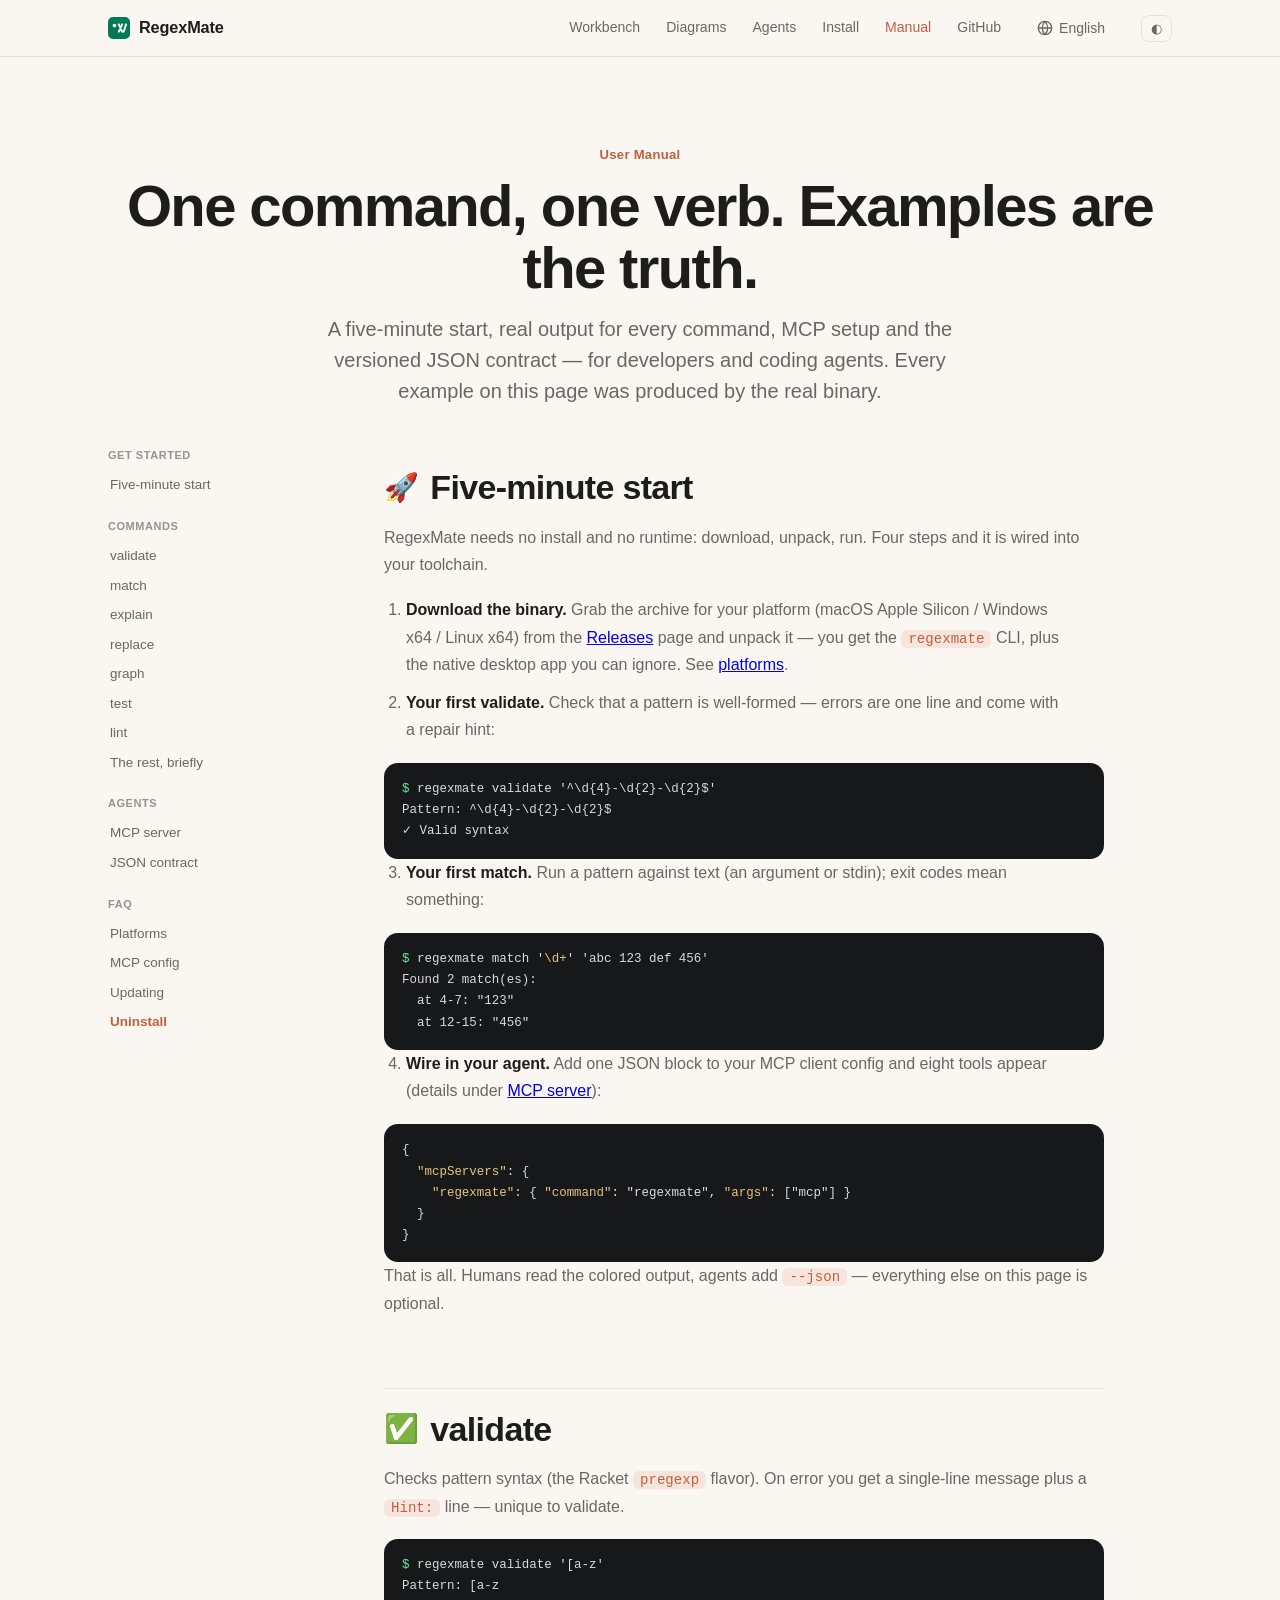
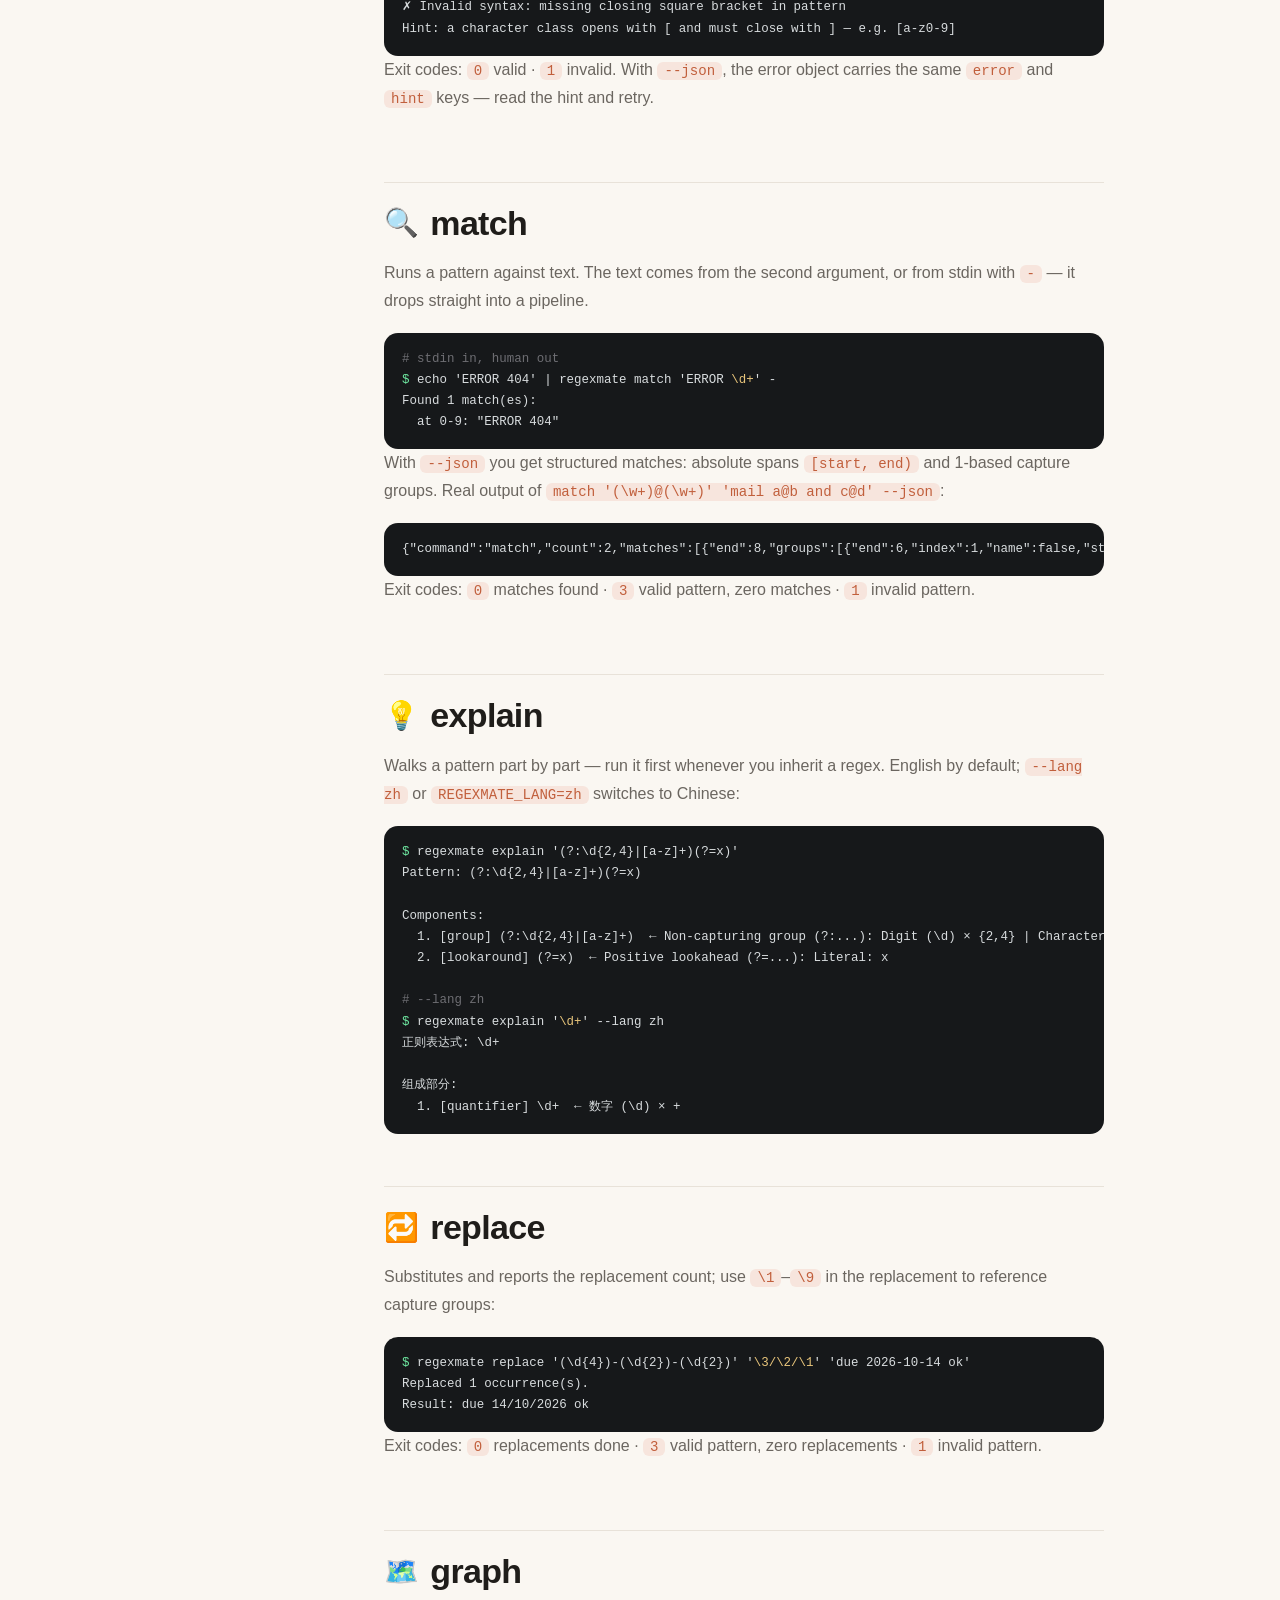
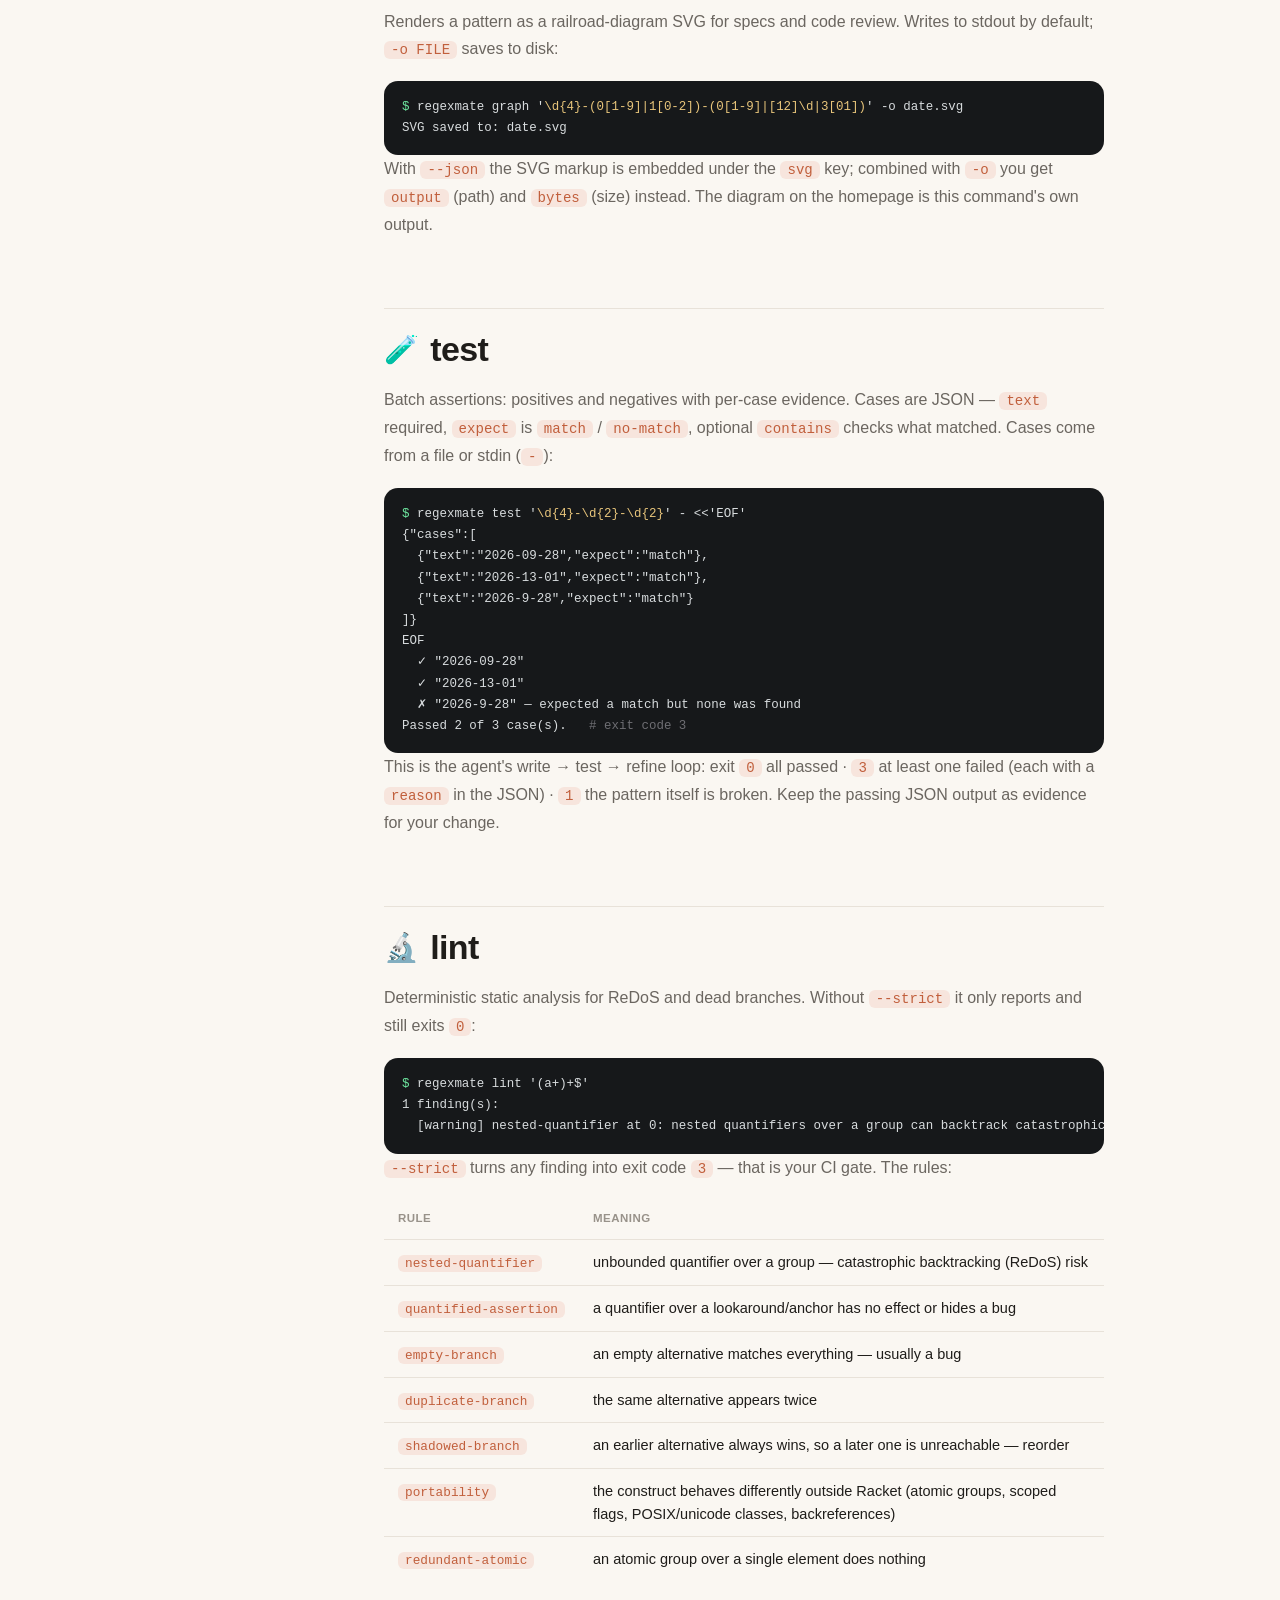
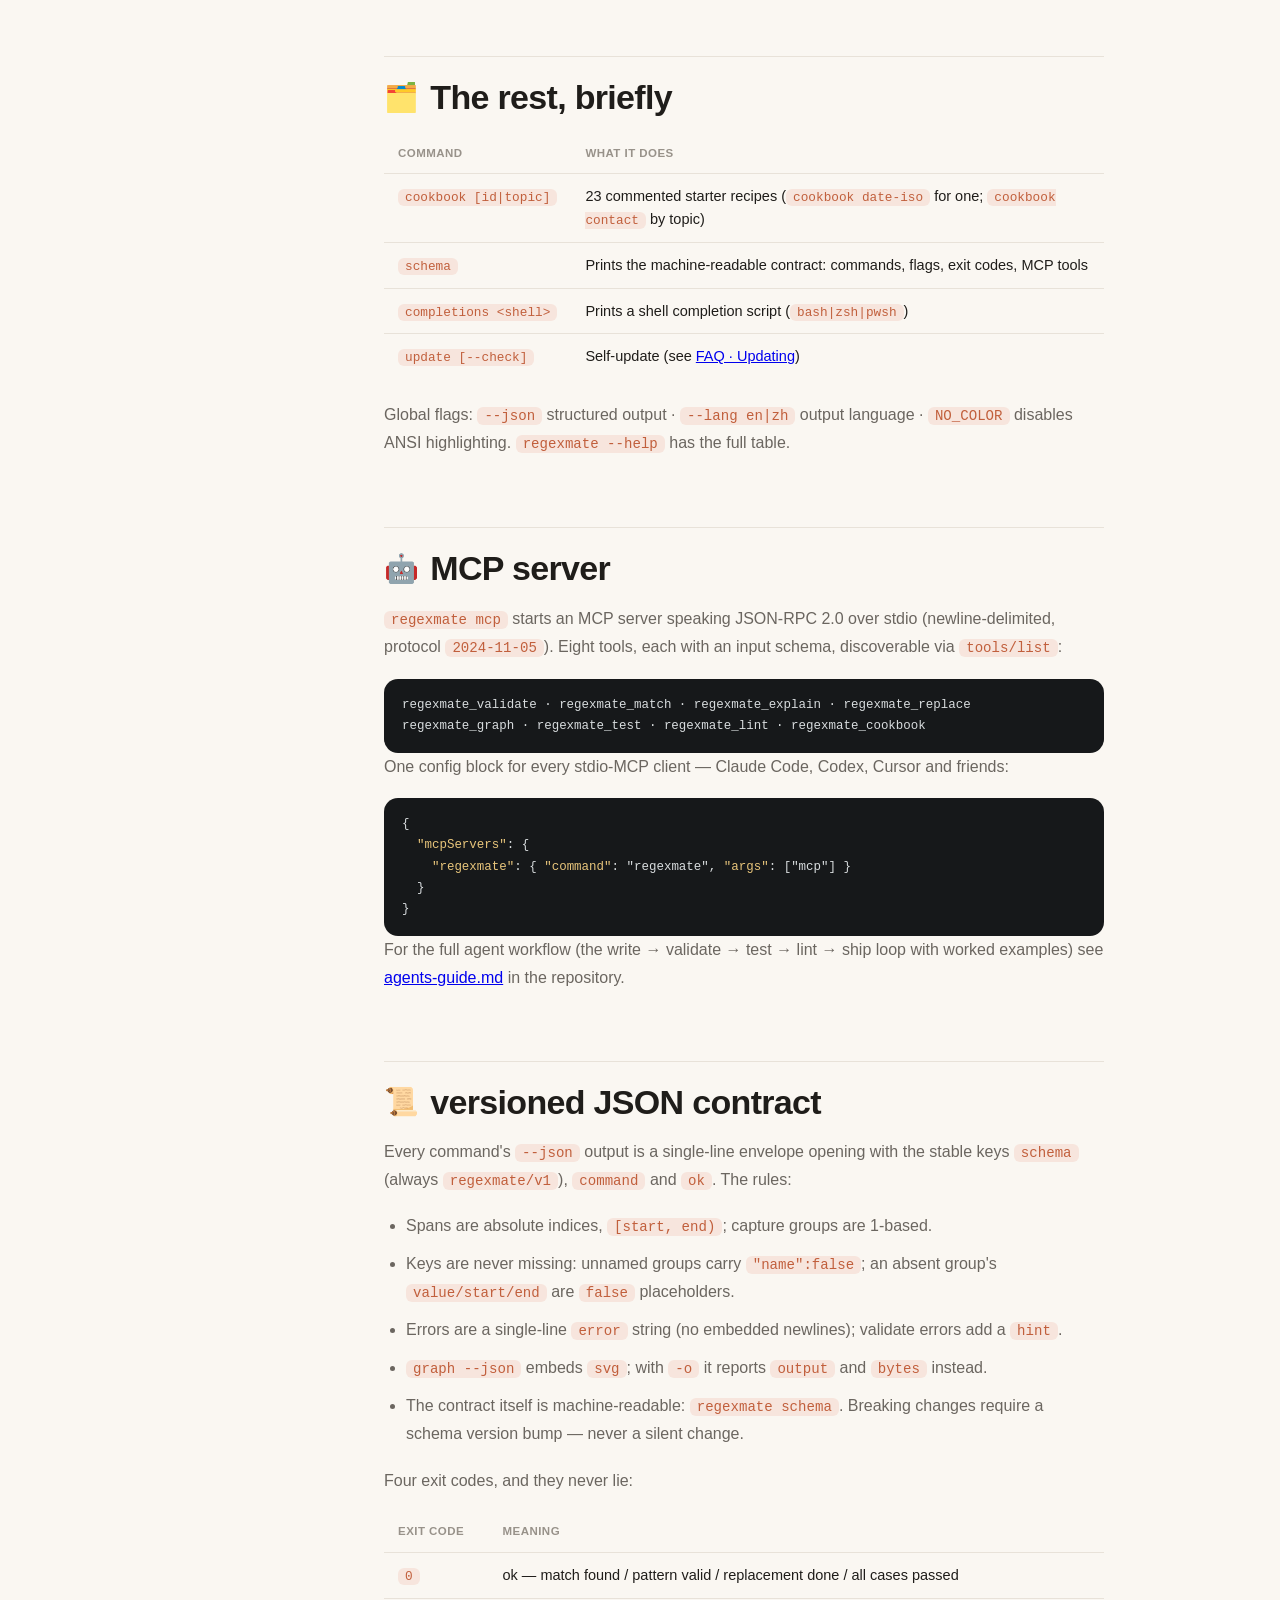
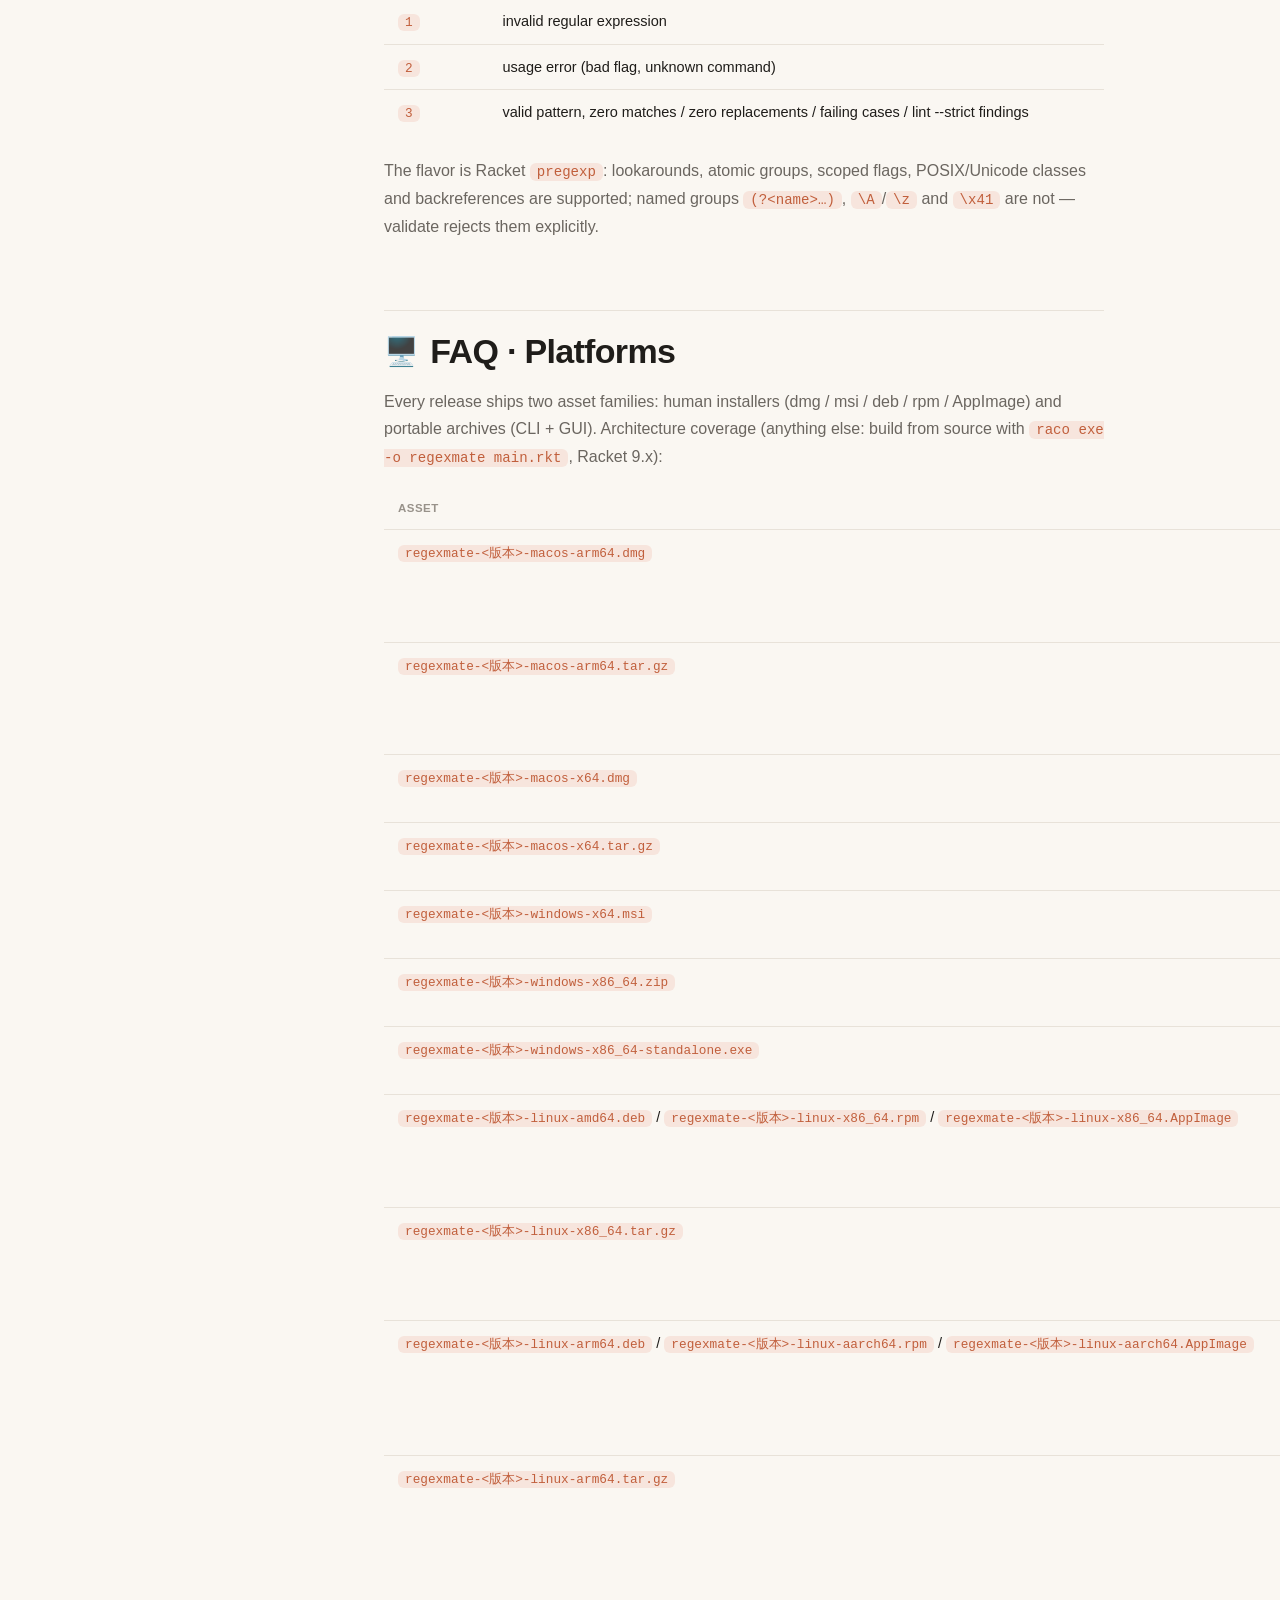
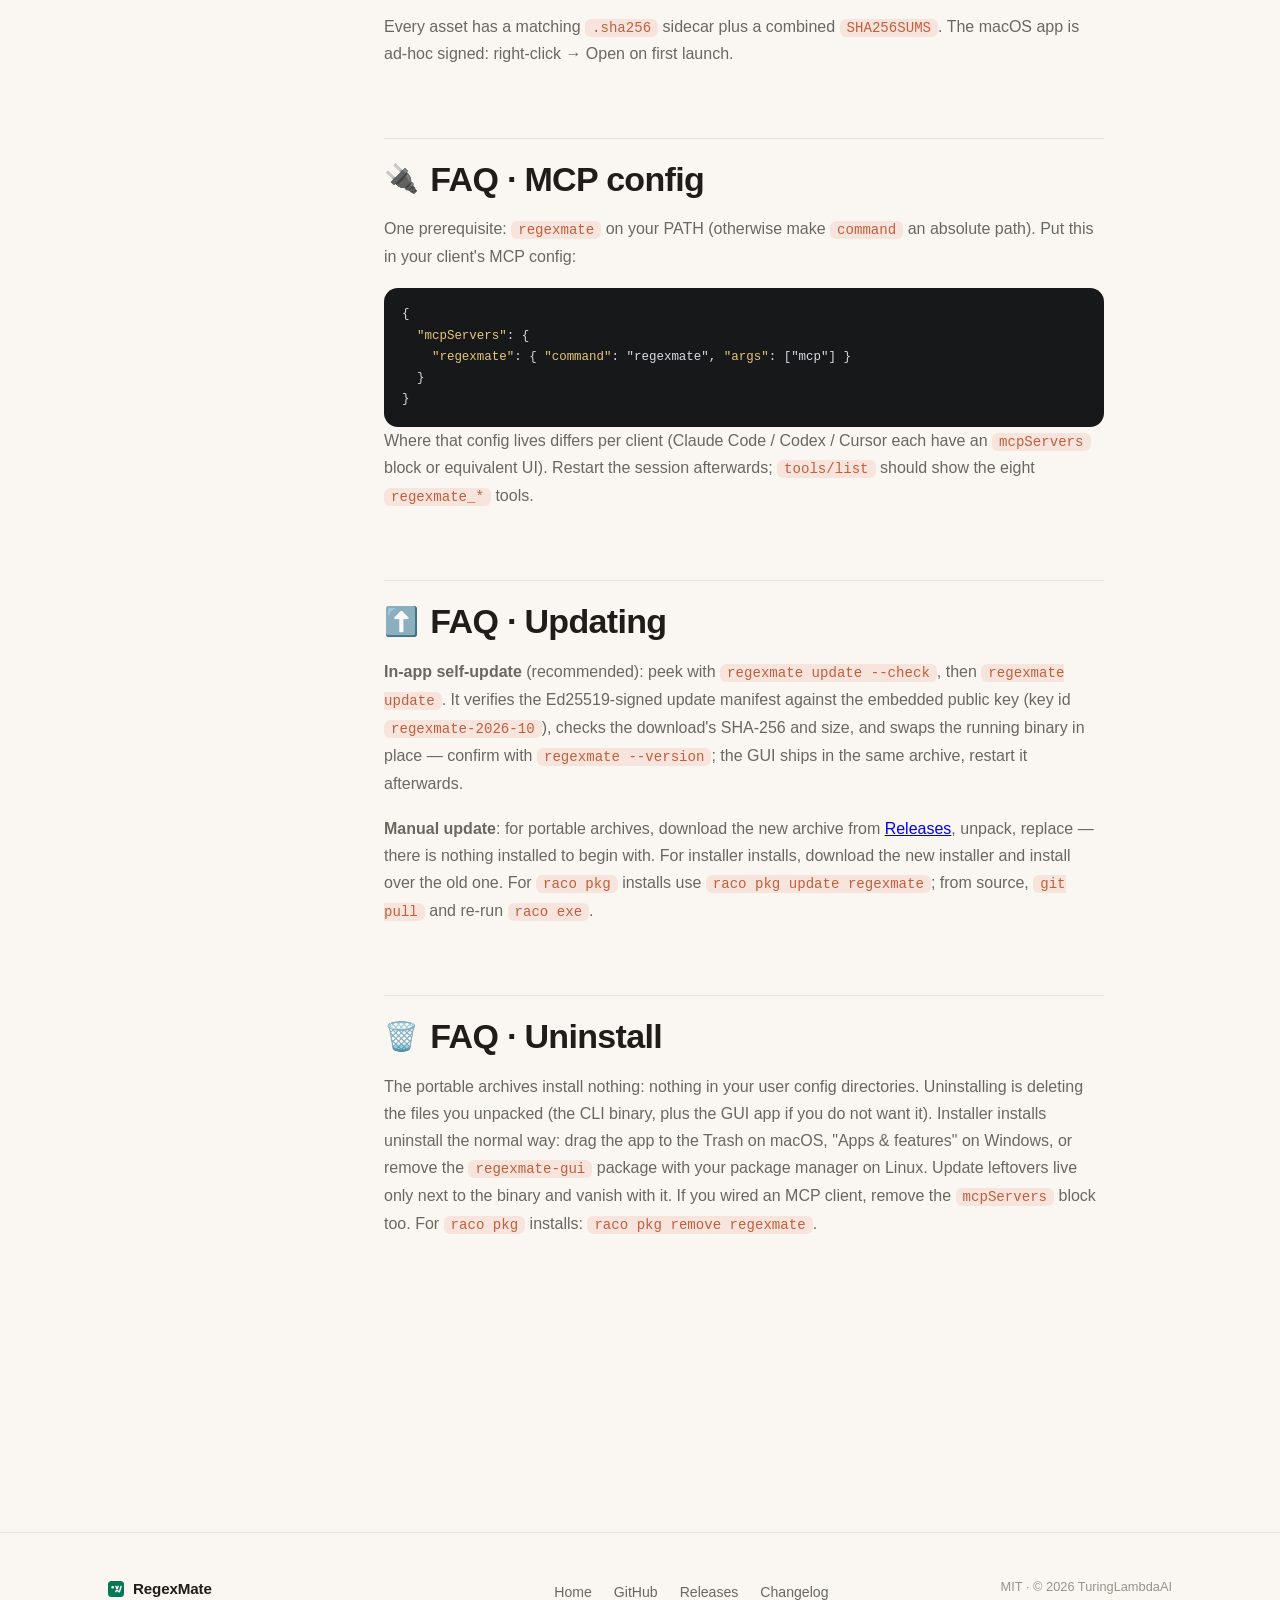
==== commit 63b177fc: "docs: the manual covers the installers The platform table gains the dmg/msi/deb/rpm/AppImage rows pl" ====
--- a/docs/guide.html
+++ b/docs/guide.html
@@ -21,6 +21,15 @@
     </script>
     <link rel="icon" type="image/svg+xml" href="assets/favicon.svg">
     <link rel="stylesheet" href="styles.css?v=4">
+<script>
+var _hmt = _hmt || [];
+(function() {
+  var hm = document.createElement("script");
+  hm.src = "https://hm.baidu.com/hm.js?8e2445912635226bcba0c400bfb6079d";
+  var s = document.getElementsByTagName("script")[0];
+  s.parentNode.insertBefore(hm, s);
+})();
+</script>
 </head>
 <body>
 
@@ -294,7 +303,7 @@
             <!-- =================== FAQ: platforms =================== -->
             <section class="manual-section" id="faq-platforms">
                 <h2 class="manual-h2"><span class="h2-emoji">🖥️</span><span data-i18n="gd.faq.plat.title">FAQ · 平台覆盖</span></h2>
-                <p data-i18n="gd.faq.plat.p1">每个 release 的 CLI 三平台都在发，但架构覆盖现状如下（其余架构请从源码构建：<code>raco exe -o regexmate main.rkt</code>，需 Racket 9.x）：</p>
+                <p data-i18n="gd.faq.plat.p1">每个 release 提供两类资产：人类安装器（dmg / msi / deb / rpm / AppImage）与便携压缩包（CLI + GUI）。架构覆盖如下（其余架构请从源码构建：<code>raco exe -o regexmate main.rkt</code>，需 Racket 9.x）：</p>
                 <table class="syntax-table">
                     <thead>
                         <tr>
@@ -304,10 +313,17 @@
                         </tr>
                     </thead>
                     <tbody>
-                        <tr><td><code>regexmate-&lt;版本&gt;-macos-arm64.tar.gz</code></td><td data-i18n="gd.faq.plat.p4">macOS 14+（仅 Apple Silicon）</td><td>CLI + GUI</td></tr>
+                        <tr><td><code>regexmate-&lt;版本&gt;-macos-arm64.dmg</code></td><td data-i18n="gd.faq.plat.p4">macOS 14+（Apple Silicon）</td><td data-i18n="gd.faq.plat.p10">GUI 安装器</td></tr>
+                        <tr><td><code>regexmate-&lt;版本&gt;-macos-arm64.tar.gz</code></td><td data-i18n="gd.faq.plat.p4">macOS 14+（Apple Silicon）</td><td>CLI + GUI</td></tr>
+                        <tr><td><code>regexmate-&lt;版本&gt;-macos-x64.dmg</code></td><td data-i18n="gd.faq.plat.p8">macOS 14+（Intel）</td><td data-i18n="gd.faq.plat.p10">GUI 安装器</td></tr>
+                        <tr><td><code>regexmate-&lt;版本&gt;-macos-x64.tar.gz</code></td><td data-i18n="gd.faq.plat.p8">macOS 14+（Intel）</td><td>CLI + GUI</td></tr>
+                        <tr><td><code>regexmate-&lt;版本&gt;-windows-x64.msi</code></td><td>Windows 10+ x64</td><td data-i18n="gd.faq.plat.p10">GUI 安装器</td></tr>
                         <tr><td><code>regexmate-&lt;版本&gt;-windows-x86_64.zip</code></td><td>Windows 10+ x64</td><td>CLI + GUI</td></tr>
                         <tr><td><code>regexmate-&lt;版本&gt;-windows-x86_64-standalone.exe</code></td><td>Windows 10+ x64</td><td data-i18n="gd.faq.plat.p5">仅 CLI 的单文件</td></tr>
+                        <tr><td><code>regexmate-&lt;版本&gt;-linux-amd64.deb</code> / <code>regexmate-&lt;版本&gt;-linux-x86_64.rpm</code> / <code>regexmate-&lt;版本&gt;-linux-x86_64.AppImage</code></td><td data-i18n="gd.faq.plat.p7">Linux x64（GUI 需 GTK4）</td><td data-i18n="gd.faq.plat.p10">GUI 安装器</td></tr>
                         <tr><td><code>regexmate-&lt;版本&gt;-linux-x86_64.tar.gz</code></td><td data-i18n="gd.faq.plat.p7">Linux x64（GUI 需 GTK4）</td><td>CLI + GUI</td></tr>
+                        <tr><td><code>regexmate-&lt;版本&gt;-linux-arm64.deb</code> / <code>regexmate-&lt;版本&gt;-linux-aarch64.rpm</code> / <code>regexmate-&lt;版本&gt;-linux-aarch64.AppImage</code></td><td data-i18n="gd.faq.plat.p9">Linux arm64（GUI 需 GTK4）</td><td data-i18n="gd.faq.plat.p10">GUI 安装器</td></tr>
+                        <tr><td><code>regexmate-&lt;版本&gt;-linux-arm64.tar.gz</code></td><td data-i18n="gd.faq.plat.p9">Linux arm64（GUI 需 GTK4）</td><td>CLI + GUI</td></tr>
                     </tbody>
                 </table>
                 <p data-i18n="gd.faq.plat.p6">每个资产都有同名 <code>.sha256</code> 边车和汇总的 <code>SHA256SUMS</code>。macOS 包为 ad-hoc 签名：首次打开 GUI 需右键 → 打开。</p>
@@ -329,13 +345,13 @@
             <section class="manual-section" id="faq-update">
                 <h2 class="manual-h2"><span class="h2-emoji">⬆️</span><span data-i18n="gd.faq.update.title">FAQ · 更新</span></h2>
                 <p data-i18n="gd.faq.update.p1"><strong>应用内自更新</strong>（推荐）：先 <code>regexmate update --check</code> 探一眼，再 <code>regexmate update</code>。更新流程会验证 Ed25519 签名的更新清单（内嵌公钥，key id <code>regexmate-2026-10</code>）、核对下载的 SHA-256 与大小，然后把运行中的二进制原地换装——更新完 <code>regexmate --version</code> 确认；GUI 在同一包里，重启即可。</p>
-                <p data-i18n="gd.faq.update.p2"><strong>手动更新</strong>：从 <a href="https://github.com/turinglambdaai/regexmate/releases/latest">Releases</a> 下载新包、解压、覆盖旧文件即可——本来就免安装。<code>raco pkg</code> 安装的用 <code>raco pkg update regexmate</code>；源码安装 <code>git pull</code> 后重跑 <code>raco exe</code>。</p>
+                <p data-i18n="gd.faq.update.p2"><strong>手动更新</strong>：便携包从 <a href="https://github.com/turinglambdaai/regexmate/releases/latest">Releases</a> 下载新包、解压、覆盖旧文件即可——本来就免安装；安装器安装的重新下载新安装器覆盖安装。<code>raco pkg</code> 安装的用 <code>raco pkg update regexmate</code>；源码安装 <code>git pull</code> 后重跑 <code>raco exe</code>。</p>
             </section>
 
             <!-- =================== FAQ: uninstall =================== -->
             <section class="manual-section" id="faq-uninstall">
                 <h2 class="manual-h2"><span class="h2-emoji">🗑️</span><span data-i18n="gd.faq.un.title">FAQ · 卸载</span></h2>
-                <p data-i18n="gd.faq.un.p1">RegexMate 免安装：没有安装器、不写用户配置目录，卸载就是删掉你解包出来的文件（CLI 二进制，连同不要的 GUI 应用）。更新产生的临时文件只出现在二进制旁边，随删除一起消失。若从 MCP 客户端接入过，顺手删掉配置里的 <code>mcpServers</code> 段。<code>raco pkg</code> 安装用 <code>raco pkg remove regexmate</code>。</p>
+                <p data-i18n="gd.faq.un.p1">便携包免安装：不写用户配置目录，卸载就是删掉你解包出来的文件（CLI 二进制，连同不要的 GUI 应用）。安装器安装的从系统正常途径卸载：macOS 把应用拖进废纸篓，Windows 用「应用和功能」，Linux 用包管理器移除 <code>regexmate-gui</code> 包。更新产生的临时文件只出现在二进制旁边，随删除一起消失。若从 MCP 客户端接入过，顺手删掉配置里的 <code>mcpServers</code> 段。<code>raco pkg</code> 安装用 <code>raco pkg remove regexmate</code>。</p>
             </section>
 
         </main>
@@ -435,9 +451,10 @@
             "gd.contract.e3": "语法有效但零匹配 / 零替换 / 用例失败 / lint --strict 有发现",
             "gd.contract.p3": "正则方言是 Racket <code>pregexp</code>：支持环视、原子组、内嵌旗标、POSIX/Unicode 类、反向引用；不支持命名组 <code>(?&lt;name&gt;…)</code>、<code>\\A</code>/<code>\\z</code>、<code>\\x41</code>——validate 会明确拒绝。",
             "gd.faq.plat.title": "FAQ · 平台覆盖",
-            "gd.faq.plat.p1": "每个 release 的 CLI 三平台都在发，但架构覆盖现状如下（其余架构请从源码构建：<code>raco exe -o regexmate main.rkt</code>，需 Racket 9.x）：",
+            "gd.faq.plat.p1": "每个 release 提供两类资产：人类安装器（dmg / msi / deb / rpm / AppImage）与便携压缩包（CLI + GUI）。架构覆盖如下（其余架构请从源码构建：<code>raco exe -o regexmate main.rkt</code>，需 Racket 9.x）：",
             "gd.faq.plat.th1": "资产", "gd.faq.plat.th2": "平台", "gd.faq.plat.th3": "内容",
-            "gd.faq.plat.p4": "macOS 14+（仅 Apple Silicon）",
+            "gd.faq.plat.p4": "macOS 14+（Apple Silicon）",
+            "gd.faq.plat.p8": "macOS 14+（Intel）", "gd.faq.plat.p9": "Linux arm64（GUI 需 GTK4）", "gd.faq.plat.p10": "GUI 安装器",
             "gd.faq.plat.p5": "仅 CLI 的单文件",
             "gd.faq.plat.p6": "每个资产都有同名 <code>.sha256</code> 边车和汇总的 <code>SHA256SUMS</code>。macOS 包为 ad-hoc 签名：首次打开 GUI 需右键 → 打开。",
             "gd.faq.mcp.title": "FAQ · MCP 配置",
@@ -445,9 +462,9 @@
             "gd.faq.mcp.p2": "配置文件位置随客户端而异（Claude Code / Codex / Cursor 各有 <code>mcpServers</code> 段或等价界面）；保存后重启会话，用 <code>tools/list</code> 应能看到八个 <code>regexmate_*</code> 工具。",
             "gd.faq.update.title": "FAQ · 更新",
             "gd.faq.update.p1": "<strong>应用内自更新</strong>（推荐）：先 <code>regexmate update --check</code> 探一眼，再 <code>regexmate update</code>。更新流程会验证 Ed25519 签名的更新清单（内嵌公钥，key id <code>regexmate-2026-10</code>）、核对下载的 SHA-256 与大小，然后把运行中的二进制原地换装——更新完 <code>regexmate --version</code> 确认；GUI 在同一包里，重启即可。",
-            "gd.faq.update.p2": "<strong>手动更新</strong>：从 <a href='https://github.com/turinglambdaai/regexmate/releases/latest'>Releases</a> 下载新包、解压、覆盖旧文件即可——本来就免安装。<code>raco pkg</code> 安装的用 <code>raco pkg update regexmate</code>；源码安装 <code>git pull</code> 后重跑 <code>raco exe</code>。",
+            "gd.faq.update.p2": "<strong>手动更新</strong>：便携包从 <a href='https://github.com/turinglambdaai/regexmate/releases/latest'>Releases</a> 下载新包、解压、覆盖旧文件即可——本来就免安装；安装器安装的重新下载新安装器覆盖安装。<code>raco pkg</code> 安装的用 <code>raco pkg update regexmate</code>；源码安装 <code>git pull</code> 后重跑 <code>raco exe</code>。",
             "gd.faq.un.title": "FAQ · 卸载",
-            "gd.faq.un.p1": "RegexMate 免安装：没有安装器、不写用户配置目录，卸载就是删掉你解包出来的文件（CLI 二进制，连同不要的 GUI 应用）。更新产生的临时文件只出现在二进制旁边，随删除一起消失。若从 MCP 客户端接入过，顺手删掉配置里的 <code>mcpServers</code> 段。<code>raco pkg</code> 安装用 <code>raco pkg remove regexmate</code>。",
+            "gd.faq.un.p1": "便携包免安装：不写用户配置目录，卸载就是删掉你解包出来的文件（CLI 二进制，连同不要的 GUI 应用）。安装器安装的从系统正常途径卸载：macOS 把应用拖进废纸篓，Windows 用「应用和功能」，Linux 用包管理器移除 <code>regexmate-gui</code> 包。更新产生的临时文件只出现在二进制旁边，随删除一起消失。若从 MCP 客户端接入过，顺手删掉配置里的 <code>mcpServers</code> 段。<code>raco pkg</code> 安装用 <code>raco pkg remove regexmate</code>。",
             "ft.note": "面向人与智能体的正则工作台。", "ft.home": "首页", "ft.releases": "发布", "ft.changelog": "更新日志"
         };
         var en = {
@@ -516,9 +533,10 @@
             "gd.contract.e3": "valid pattern, zero matches / zero replacements / failing cases / lint --strict findings",
             "gd.contract.p3": "The flavor is Racket <code>pregexp</code>: lookarounds, atomic groups, scoped flags, POSIX/Unicode classes and backreferences are supported; named groups <code>(?&lt;name&gt;…)</code>, <code>\\A</code>/<code>\\z</code> and <code>\\x41</code> are not — validate rejects them explicitly.",
             "gd.faq.plat.title": "FAQ · Platforms",
-            "gd.faq.plat.p1": "Every release ships the CLI on all three platforms, with this honest architecture coverage (anything else: build from source with <code>raco exe -o regexmate main.rkt</code>, Racket 9.x):",
+            "gd.faq.plat.p1": "Every release ships two asset families: human installers (dmg / msi / deb / rpm / AppImage) and portable archives (CLI + GUI). Architecture coverage (anything else: build from source with <code>raco exe -o regexmate main.rkt</code>, Racket 9.x):",
             "gd.faq.plat.th1": "Asset", "gd.faq.plat.th2": "Platform", "gd.faq.plat.th3": "Contents",
-            "gd.faq.plat.p4": "macOS 14+ (Apple Silicon only)",
+            "gd.faq.plat.p4": "macOS 14+ (Apple Silicon)",
+            "gd.faq.plat.p8": "macOS 14+ (Intel)", "gd.faq.plat.p9": "Linux arm64 (GUI needs GTK4)", "gd.faq.plat.p10": "GUI installer",
             "gd.faq.plat.p5": "single-file CLI only",
             "gd.faq.plat.p7": "Linux x64 (GUI needs GTK4)",
             "gd.faq.plat.p6": "Every asset has a matching <code>.sha256</code> sidecar plus a combined <code>SHA256SUMS</code>. The macOS app is ad-hoc signed: right-click → Open on first launch.",
@@ -527,9 +545,9 @@
             "gd.faq.mcp.p2": "Where that config lives differs per client (Claude Code / Codex / Cursor each have an <code>mcpServers</code> block or equivalent UI). Restart the session afterwards; <code>tools/list</code> should show the eight <code>regexmate_*</code> tools.",
             "gd.faq.update.title": "FAQ · Updating",
             "gd.faq.update.p1": "<strong>In-app self-update</strong> (recommended): peek with <code>regexmate update --check</code>, then <code>regexmate update</code>. It verifies the Ed25519-signed update manifest against the embedded public key (key id <code>regexmate-2026-10</code>), checks the download's SHA-256 and size, and swaps the running binary in place — confirm with <code>regexmate --version</code>; the GUI ships in the same archive, restart it afterwards.",
-            "gd.faq.update.p2": "<strong>Manual update</strong>: download the new archive from <a href='https://github.com/turinglambdaai/regexmate/releases/latest'>Releases</a>, unpack, replace — there is nothing installed to begin with. For <code>raco pkg</code> installs use <code>raco pkg update regexmate</code>; from source, <code>git pull</code> and re-run <code>raco exe</code>.",
+            "gd.faq.update.p2": "<strong>Manual update</strong>: for portable archives, download the new archive from <a href='https://github.com/turinglambdaai/regexmate/releases/latest'>Releases</a>, unpack, replace — there is nothing installed to begin with. For installer installs, download the new installer and install over the old one. For <code>raco pkg</code> installs use <code>raco pkg update regexmate</code>; from source, <code>git pull</code> and re-run <code>raco exe</code>.",
             "gd.faq.un.title": "FAQ · Uninstall",
-            "gd.faq.un.p1": "RegexMate installs nothing: no installer, nothing in your user config directories. Uninstalling is deleting the files you unpacked (the CLI binary, plus the GUI app if you do not want it). Update leftovers live only next to the binary and vanish with it. If you wired an MCP client, remove the <code>mcpServers</code> block too. For <code>raco pkg</code> installs: <code>raco pkg remove regexmate</code>.",
+            "gd.faq.un.p1": "The portable archives install nothing: nothing in your user config directories. Uninstalling is deleting the files you unpacked (the CLI binary, plus the GUI app if you do not want it). Installer installs uninstall the normal way: drag the app to the Trash on macOS, \"Apps &amp; features\" on Windows, or remove the <code>regexmate-gui</code> package with your package manager on Linux. Update leftovers live only next to the binary and vanish with it. If you wired an MCP client, remove the <code>mcpServers</code> block too. For <code>raco pkg</code> installs: <code>raco pkg remove regexmate</code>.",
             "ft.note": "The regex workbench for humans and agents.", "ft.home": "Home", "ft.releases": "Releases", "ft.changelog": "Changelog"
         };
         // language dropdown: unified family policy (explicit choice wins; otherwise browser locale)
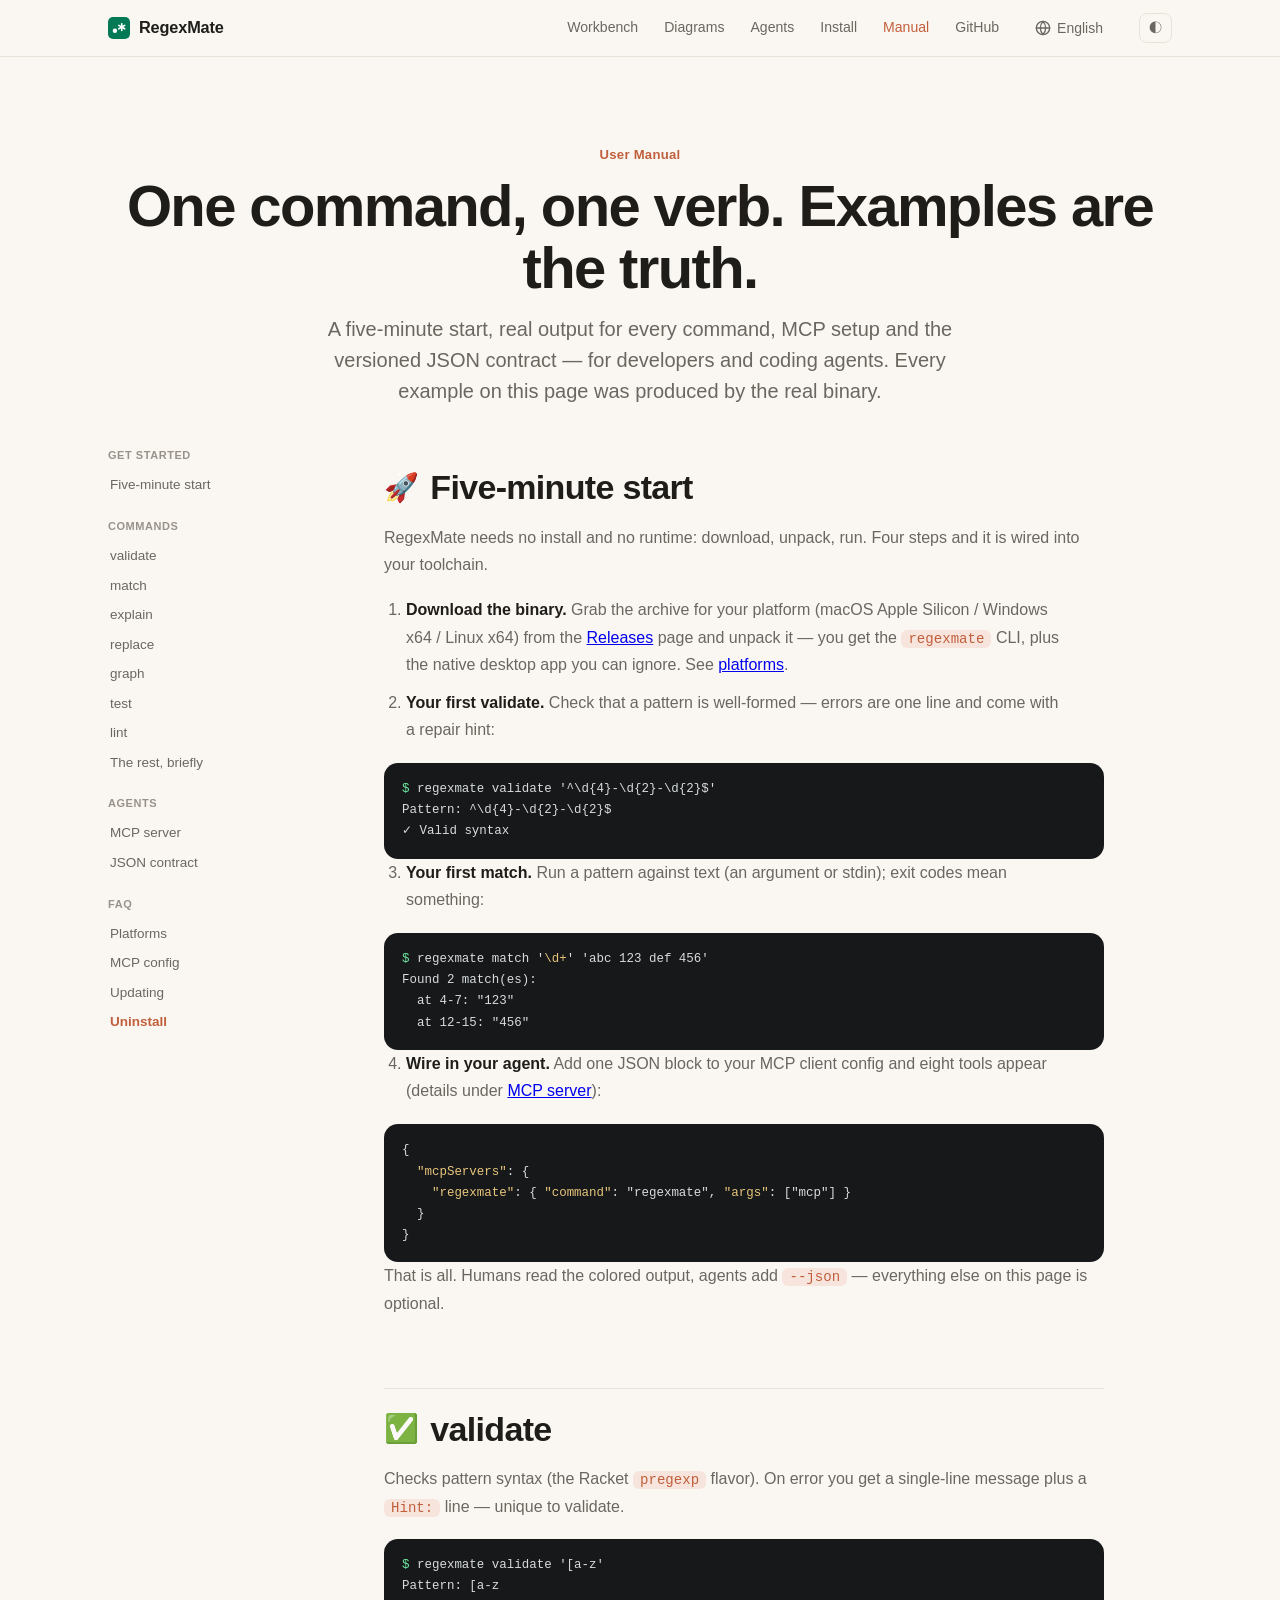
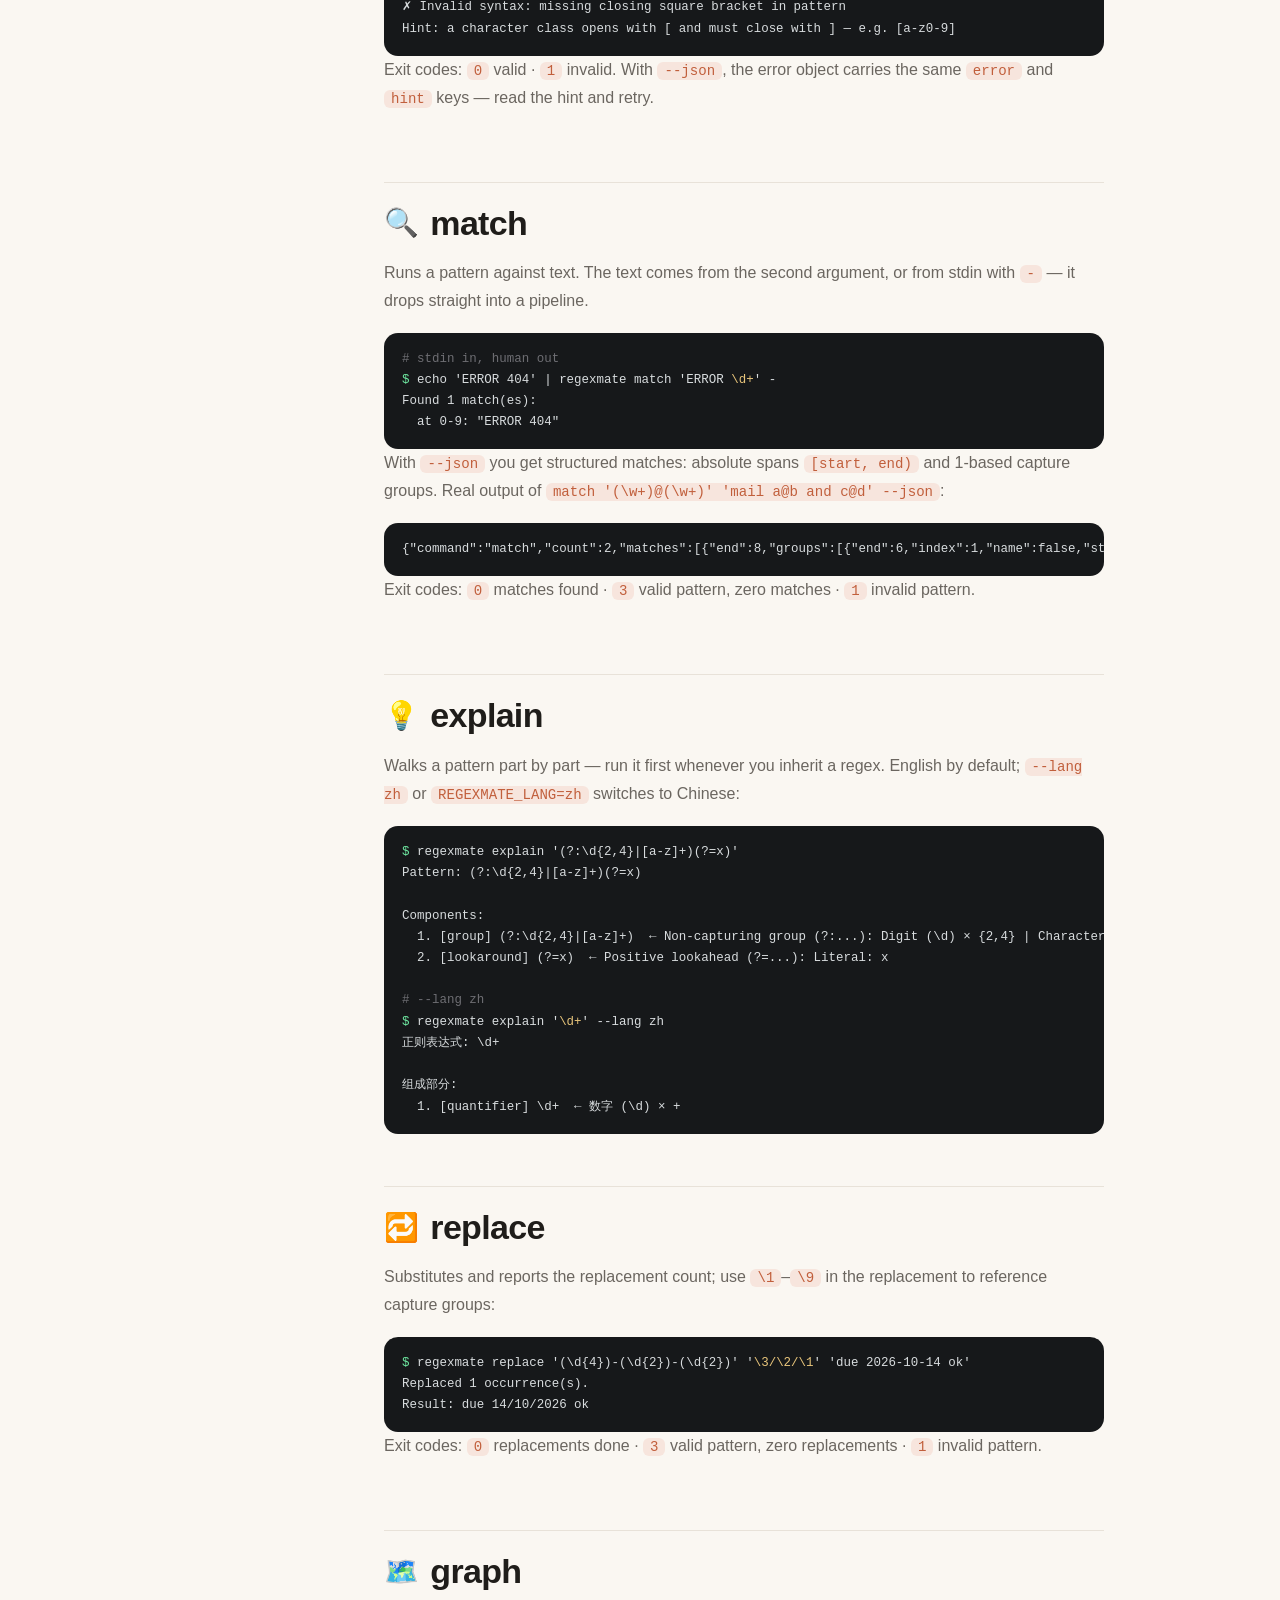
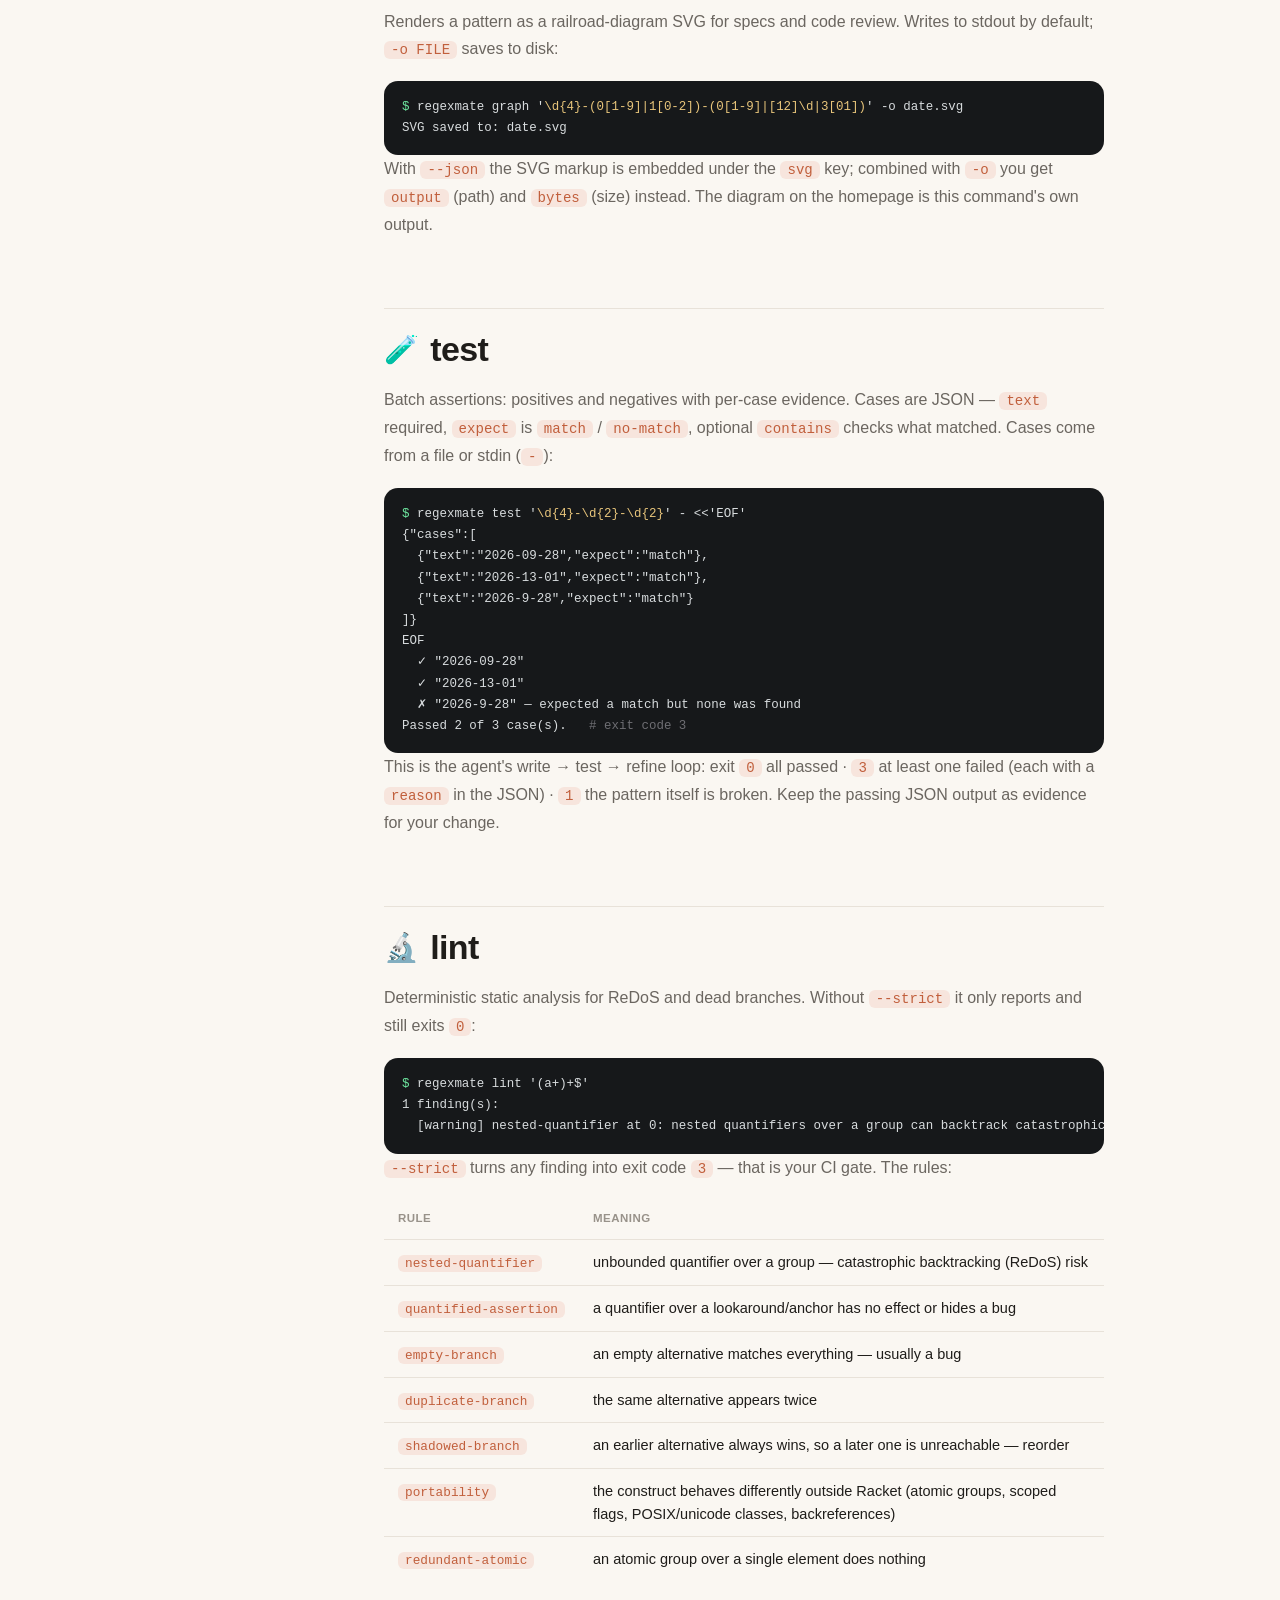
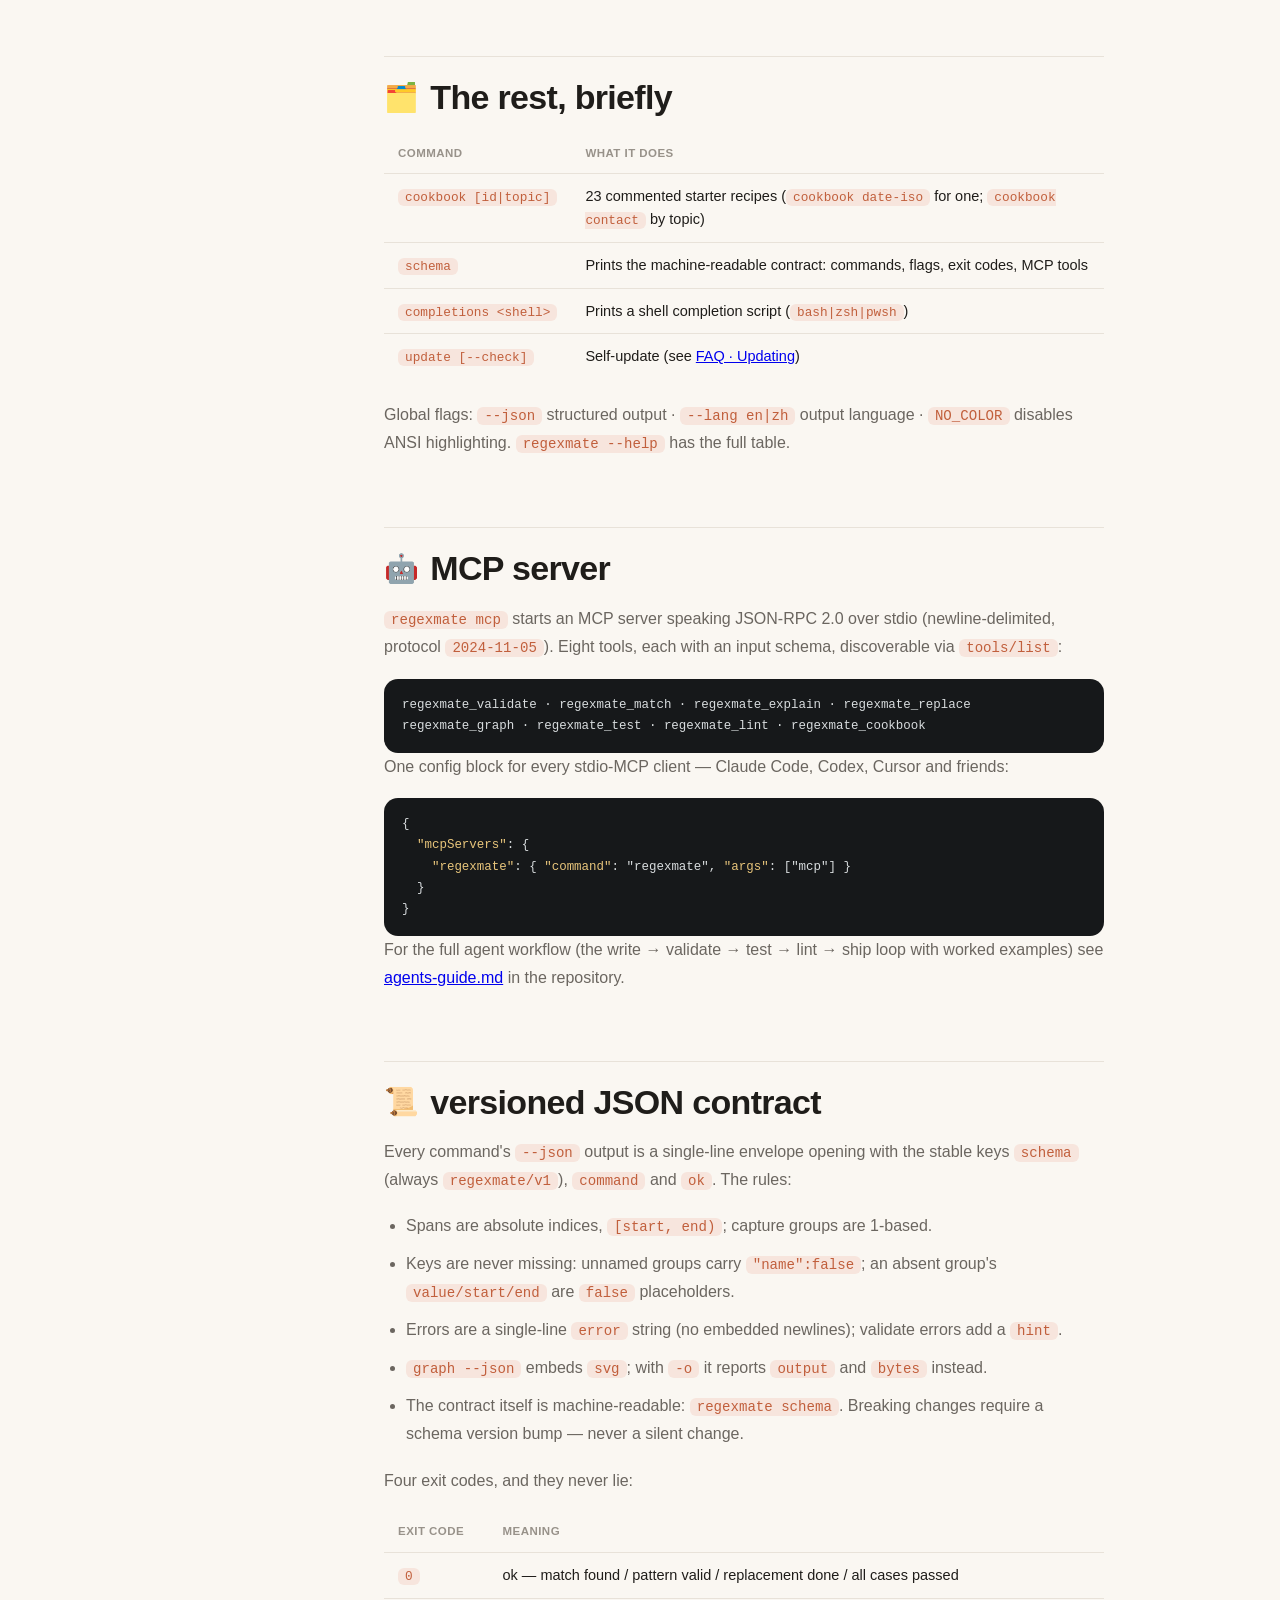
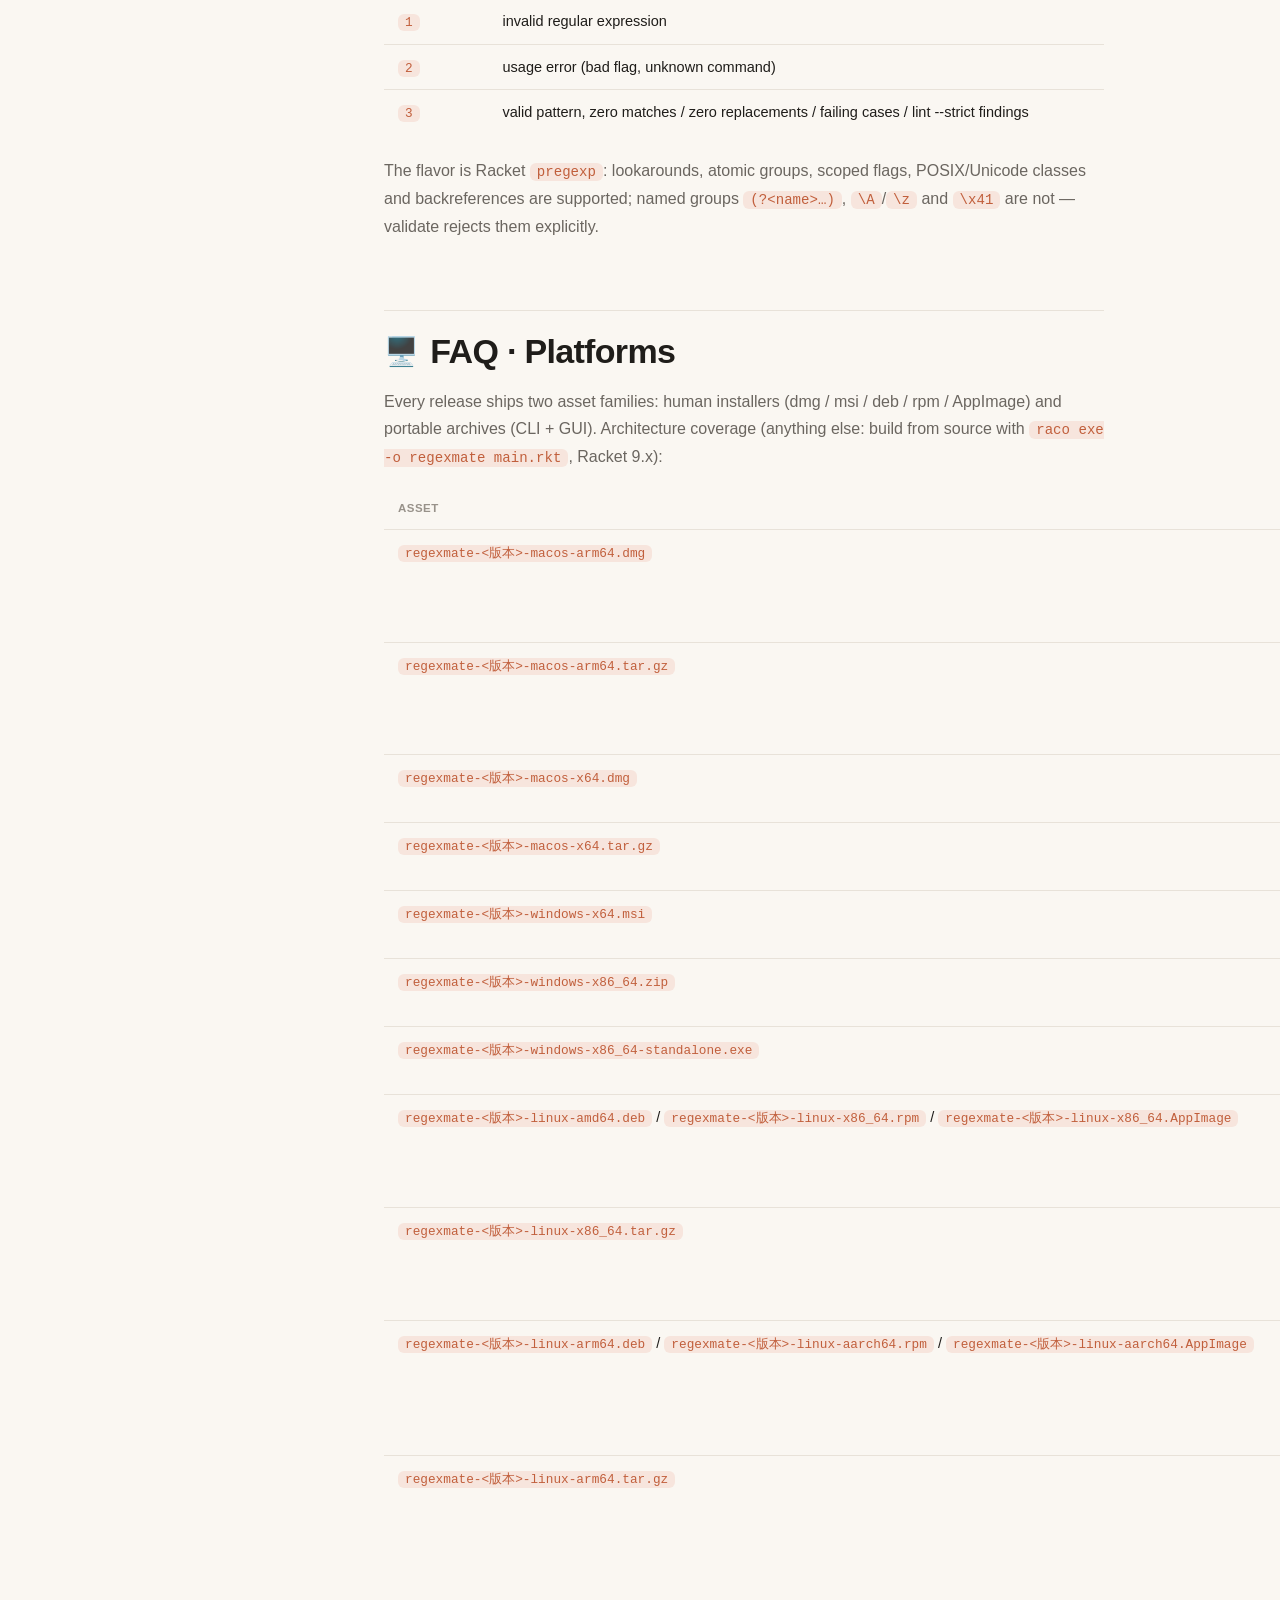
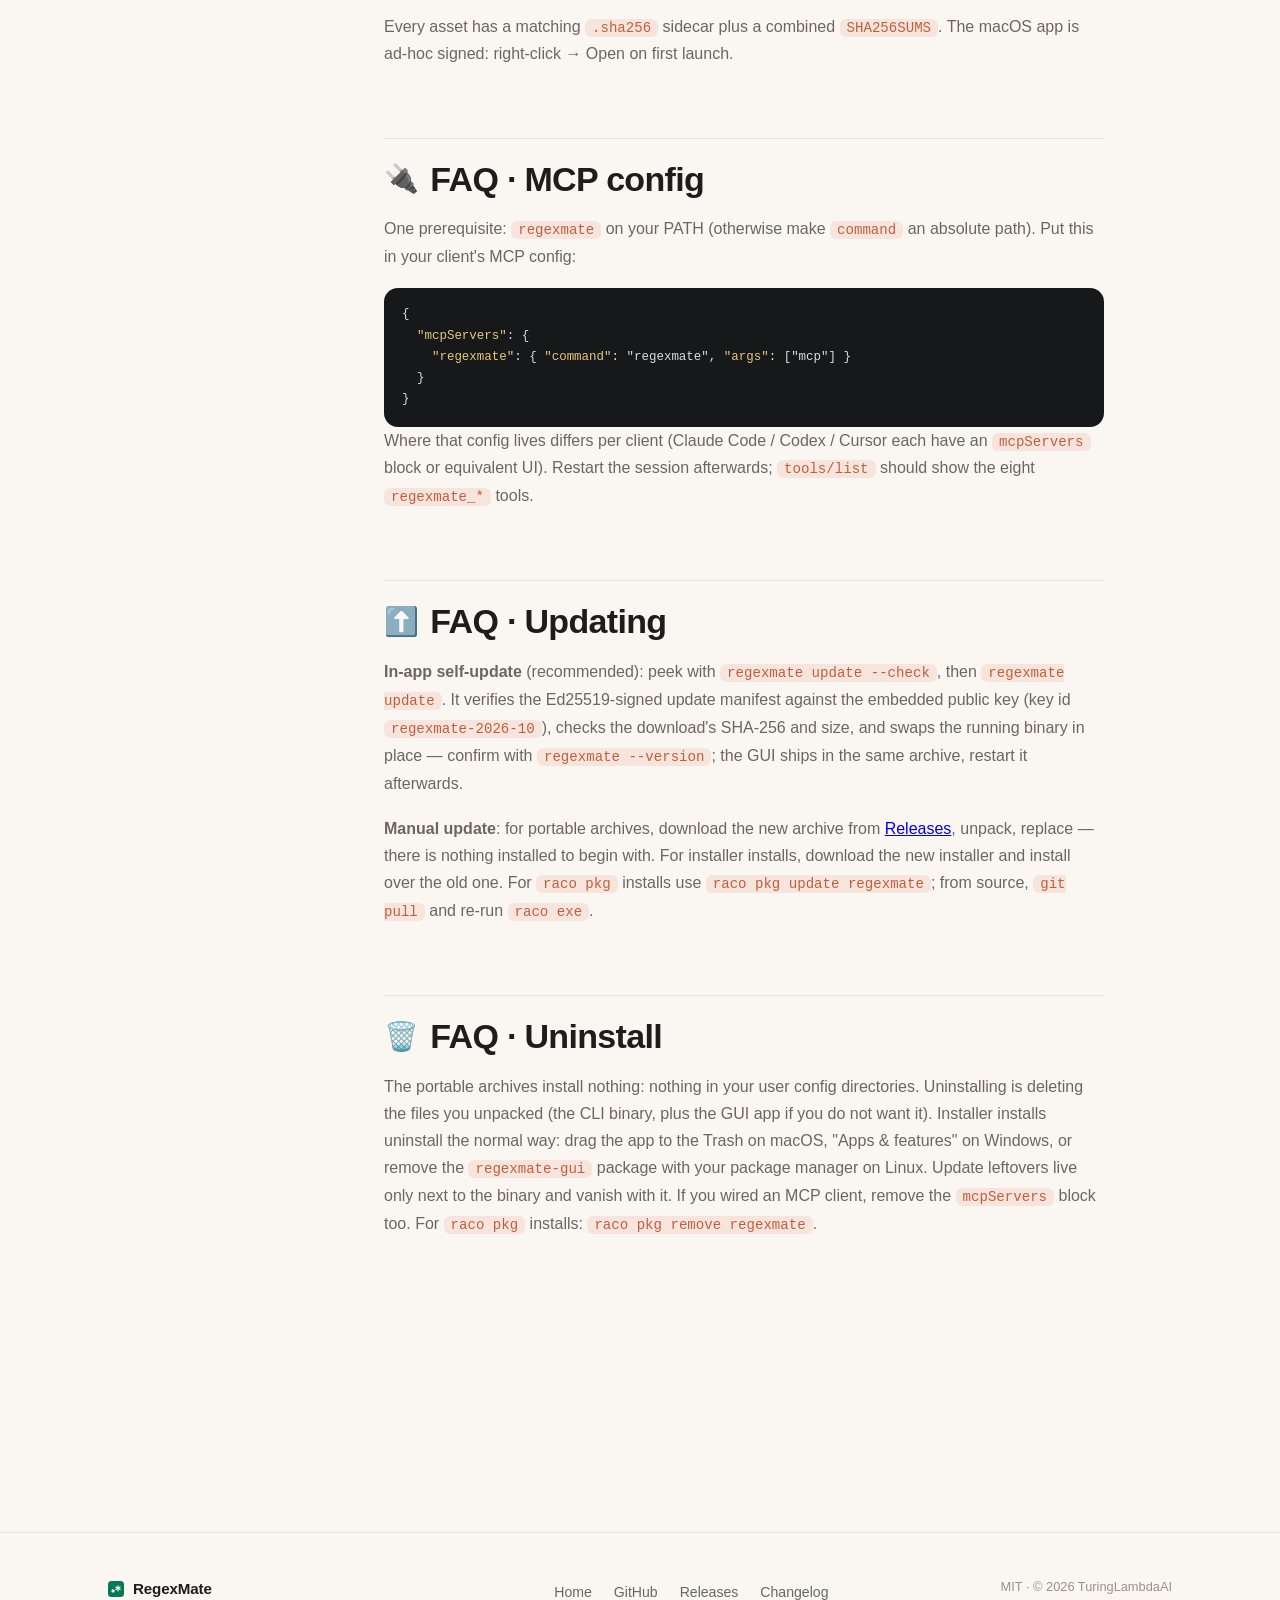
==== commit 1a15eeef: "docs: align favicon and inline brand mark with the new app icon Same mark everywhere: brand-green fu" ====
--- a/docs/guide.html
+++ b/docs/guide.html
@@ -39,9 +39,10 @@
             <a class="brand" href="index.html">
                 <svg width="22" height="22" viewBox="0 0 512 512" fill="none" aria-hidden="true">
                     <rect width="512" height="512" rx="115" fill="#037A55"/>
-                    <circle cx="150" cy="200" r="42" fill="#FFFFFF"/>
-                    <path d="M 250 170 L 330 342 M 330 170 L 250 342" stroke="#FFFFFF" stroke-width="44" stroke-linecap="round"/>
-                    <path d="M 366 342 L 420 170" stroke="#FFFFFF" stroke-width="44" stroke-linecap="round"/>
+                    <circle cx="161" cy="318" r="52" fill="#FFFFFF"/>
+                    <line x1="320" y1="156" x2="320" y2="314" stroke="#FFFFFF" stroke-width="37" stroke-linecap="round"/>
+                    <line x1="251.6" y1="195.5" x2="388.4" y2="274.5" stroke="#FFFFFF" stroke-width="37" stroke-linecap="round"/>
+                    <line x1="388.4" y1="195.5" x2="251.6" y2="274.5" stroke="#FFFFFF" stroke-width="37" stroke-linecap="round"/>
                 </svg>
                 RegexMate
             </a>
@@ -364,9 +365,10 @@
                 <div class="brand brand-footer">
                     <svg width="16" height="16" viewBox="0 0 512 512" fill="none" aria-hidden="true">
                         <rect width="512" height="512" rx="115" fill="#037A55"/>
-                        <circle cx="150" cy="200" r="42" fill="#FFFFFF"/>
-                        <path d="M 250 170 L 330 342 M 330 170 L 250 342" stroke="#FFFFFF" stroke-width="44" stroke-linecap="round"/>
-                        <path d="M 366 342 L 420 170" stroke="#FFFFFF" stroke-width="44" stroke-linecap="round"/>
+                        <circle cx="161" cy="318" r="52" fill="#FFFFFF"/>
+                        <line x1="320" y1="156" x2="320" y2="314" stroke="#FFFFFF" stroke-width="37" stroke-linecap="round"/>
+                        <line x1="251.6" y1="195.5" x2="388.4" y2="274.5" stroke="#FFFFFF" stroke-width="37" stroke-linecap="round"/>
+                        <line x1="388.4" y1="195.5" x2="251.6" y2="274.5" stroke="#FFFFFF" stroke-width="37" stroke-linecap="round"/>
                     </svg>
                     RegexMate
                 </div>
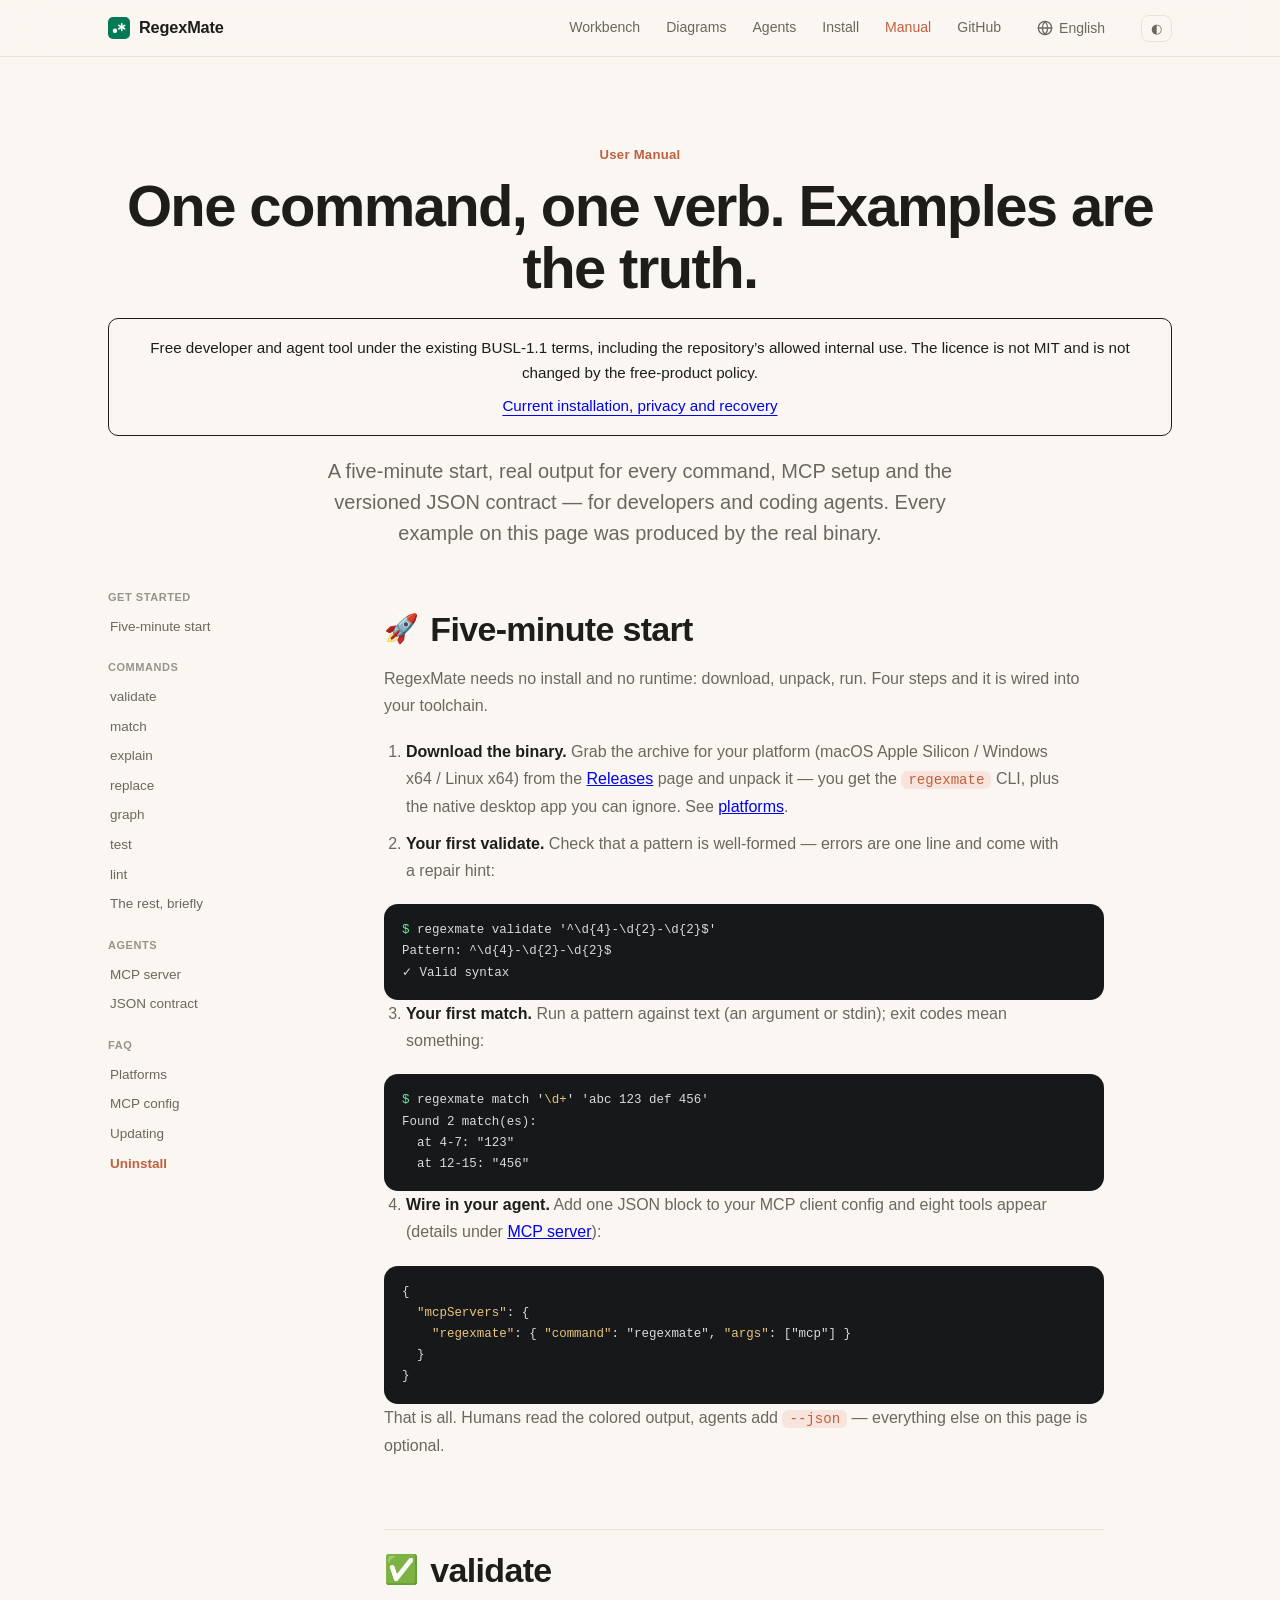
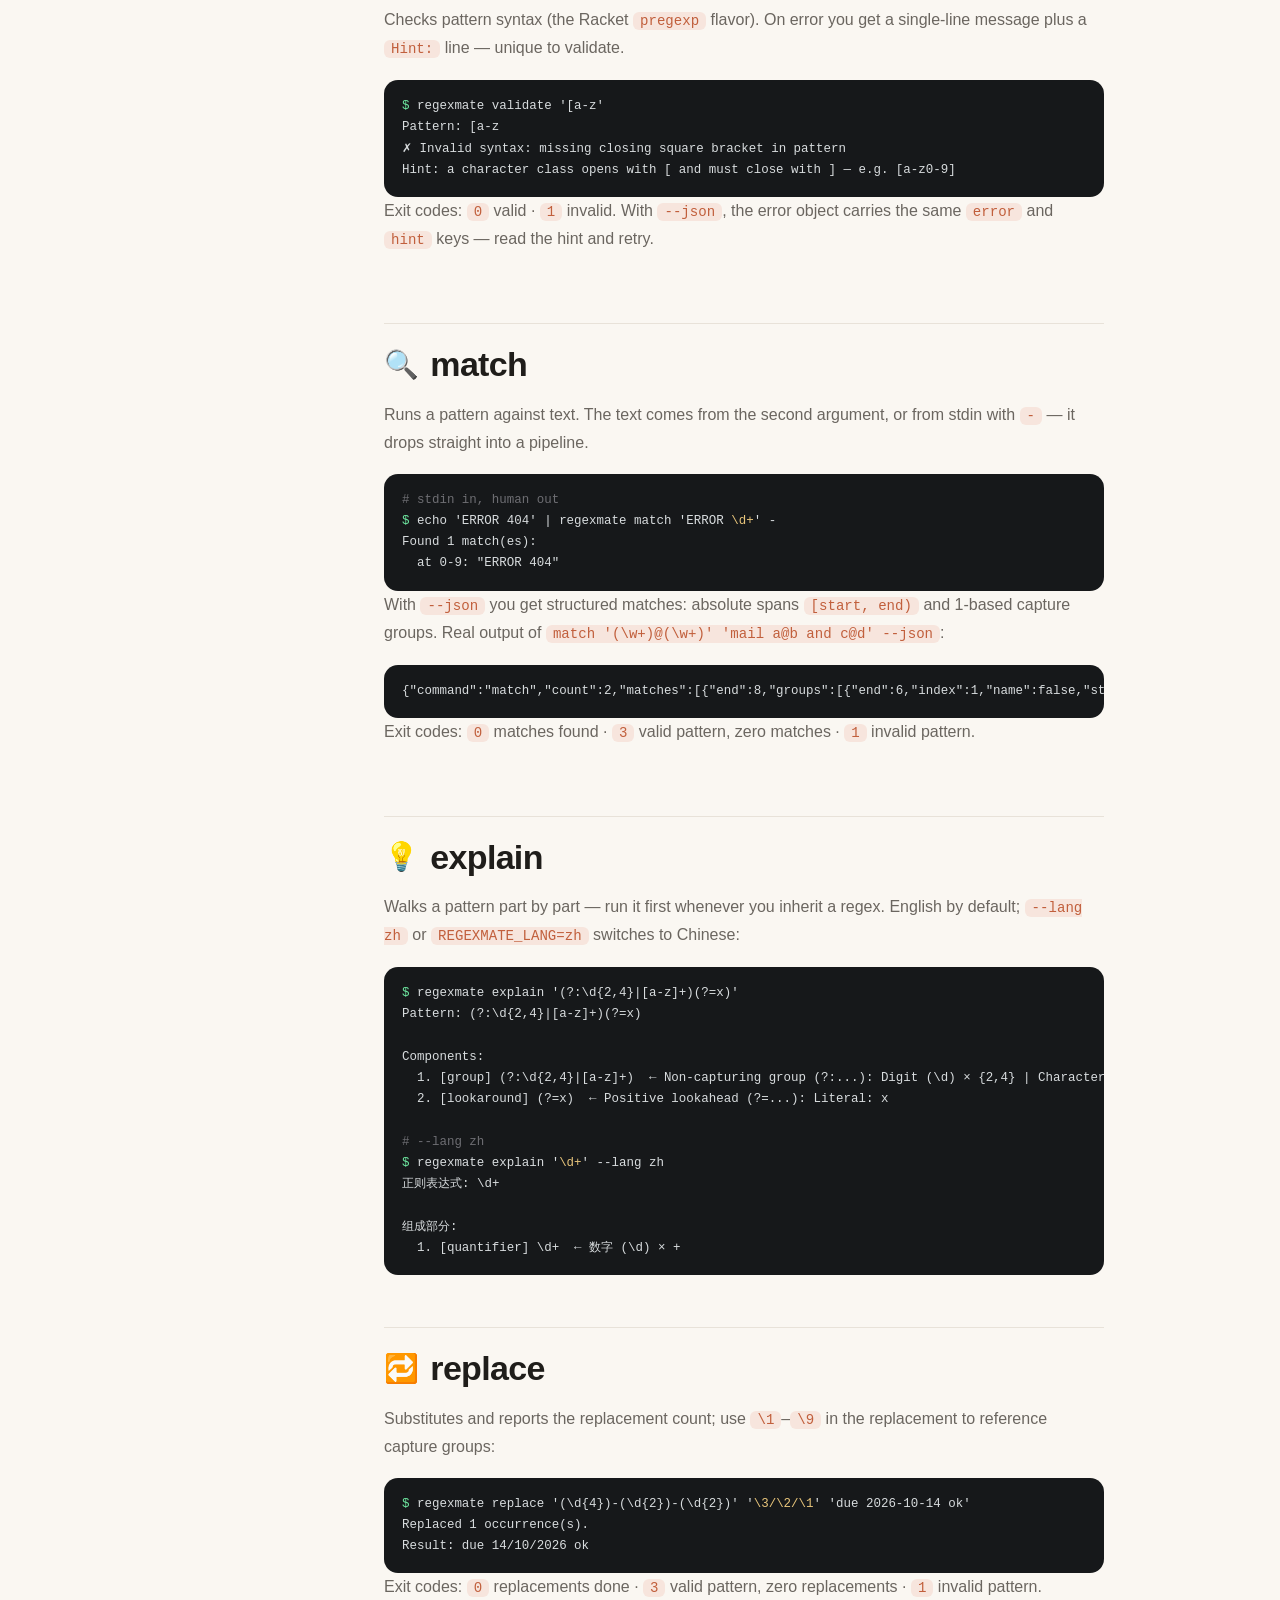
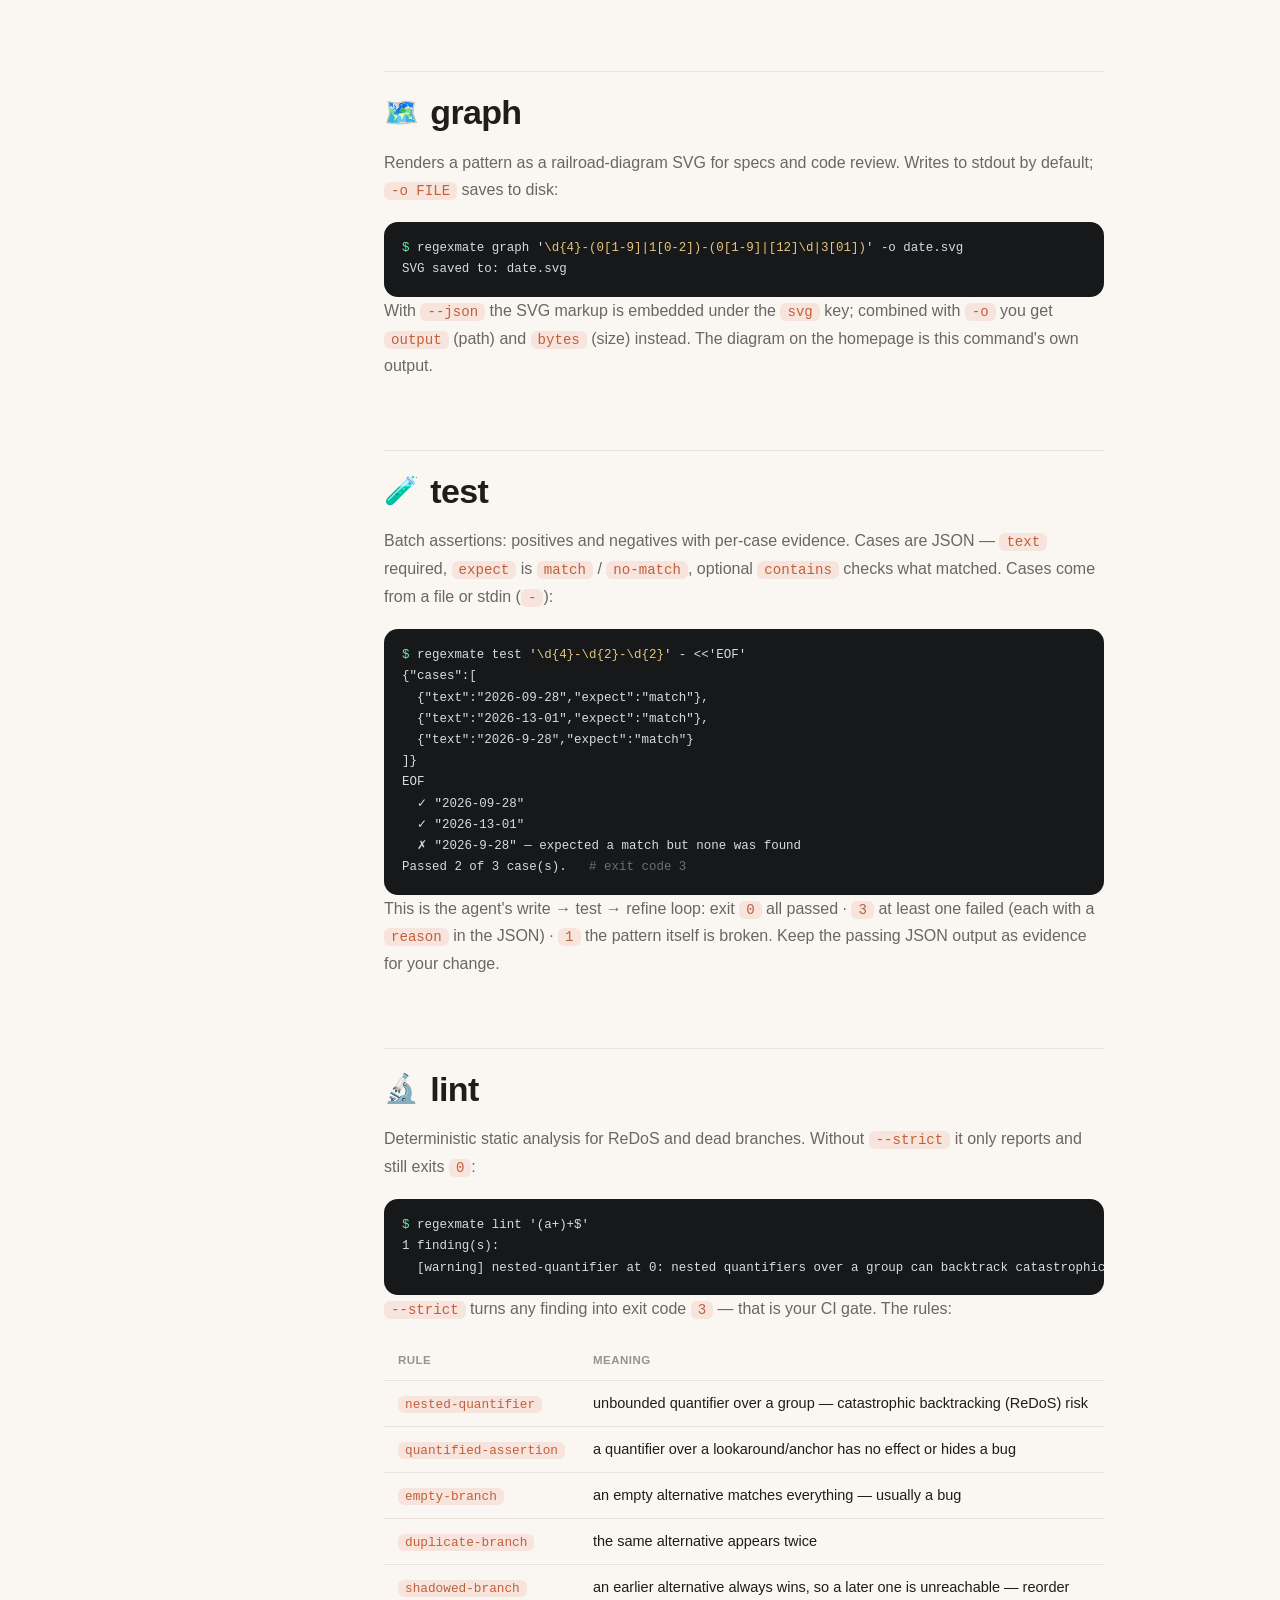
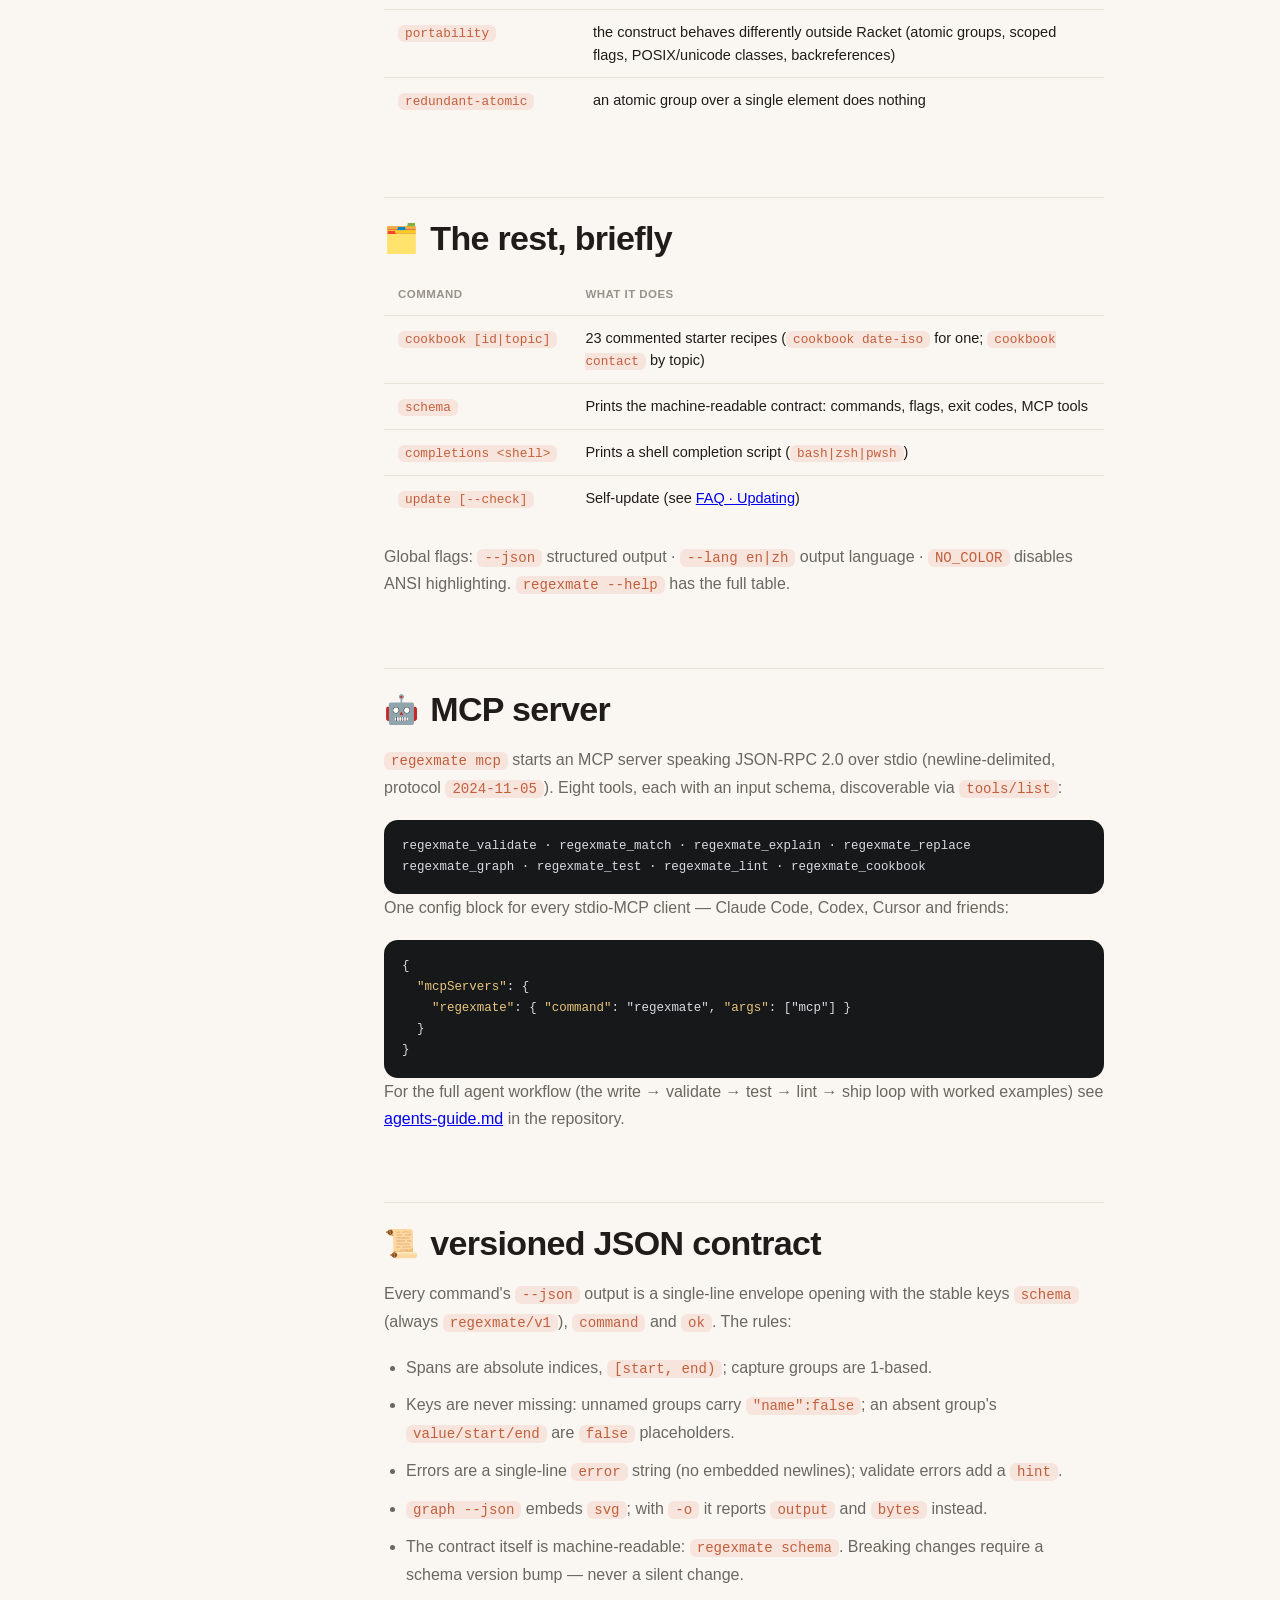
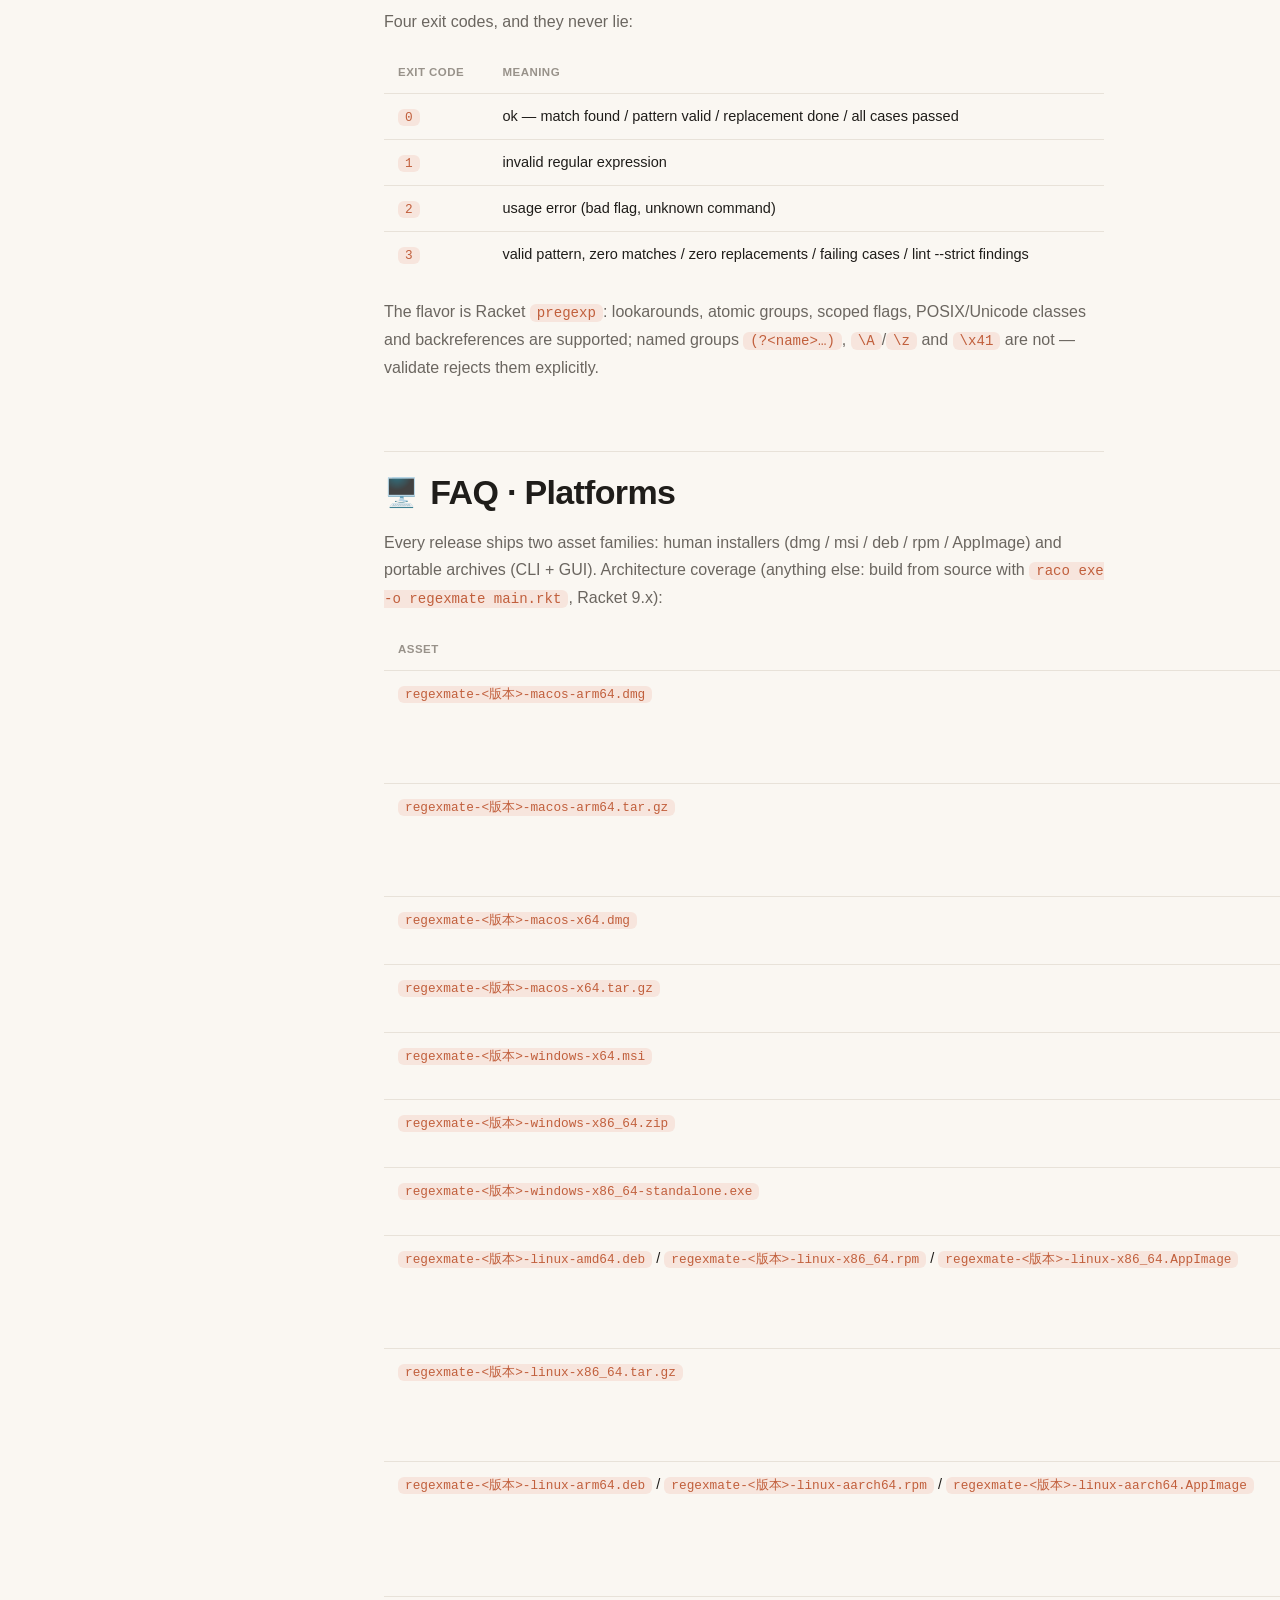
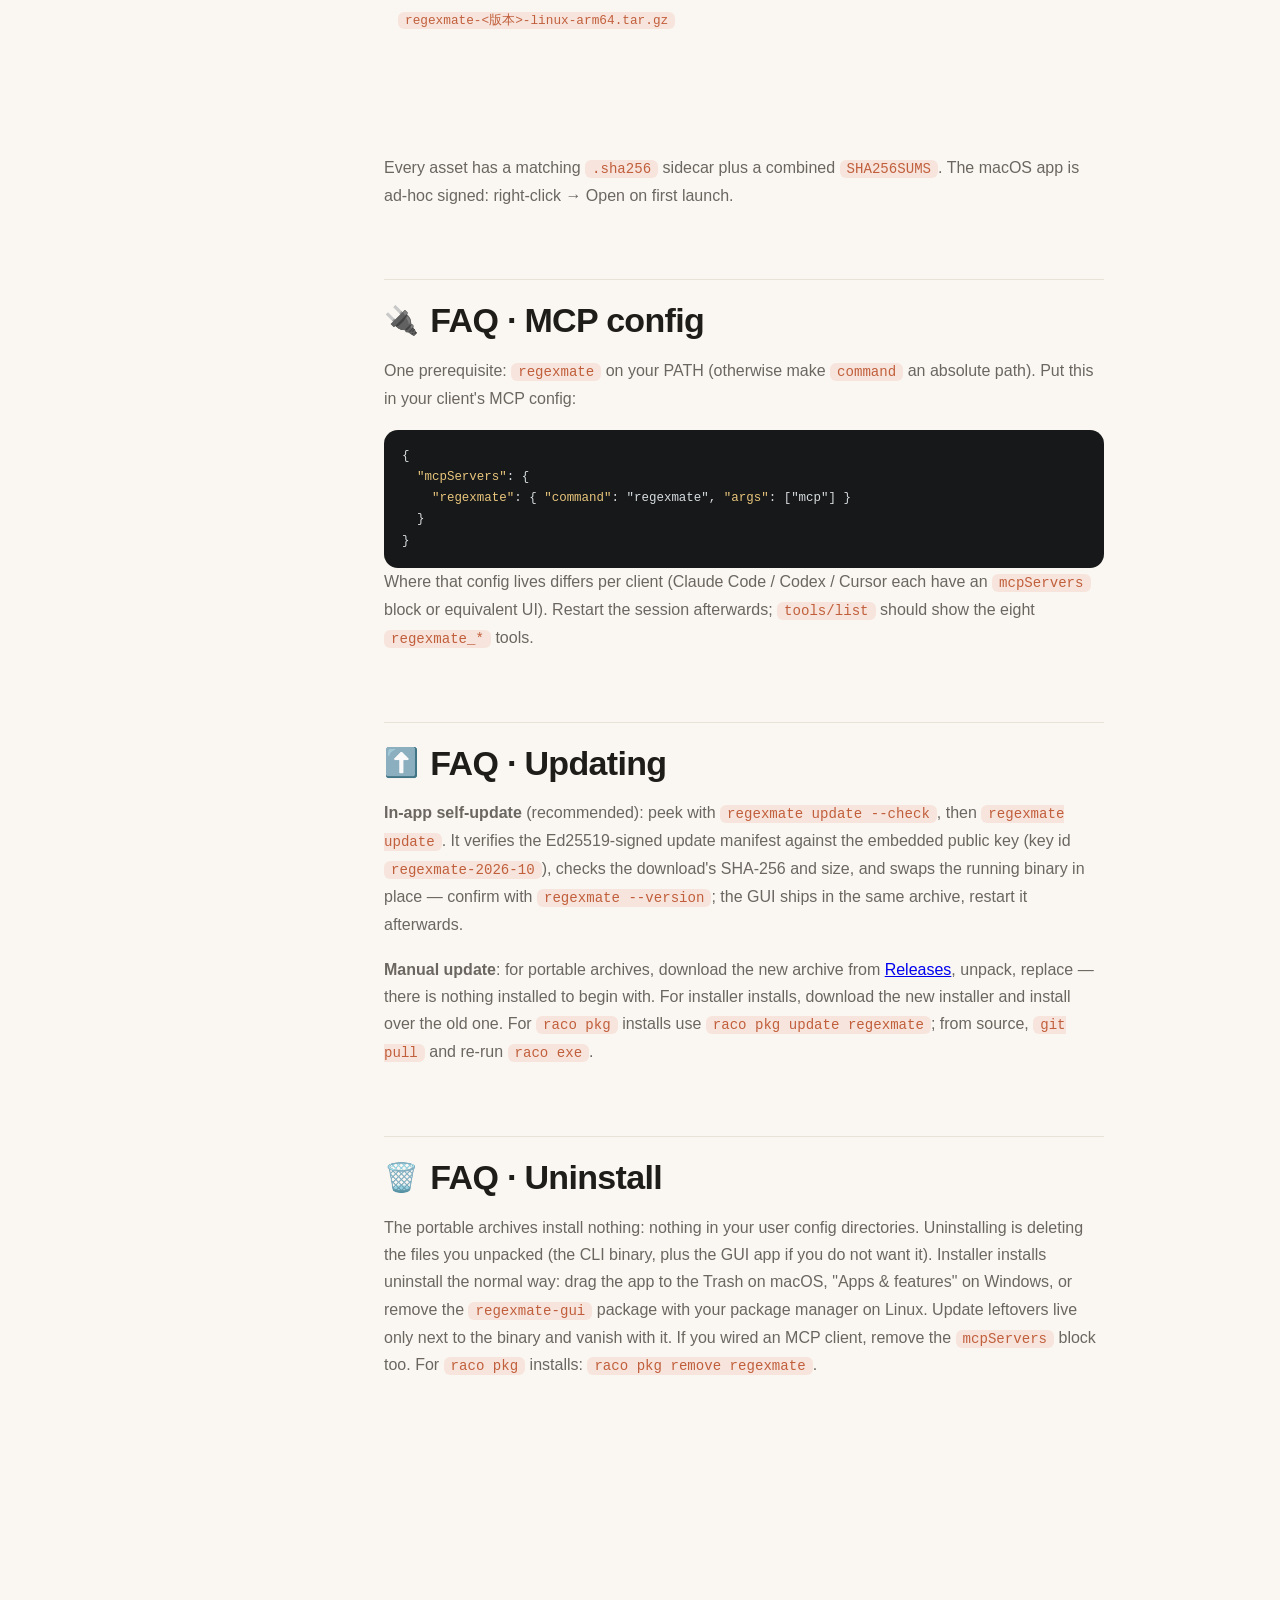
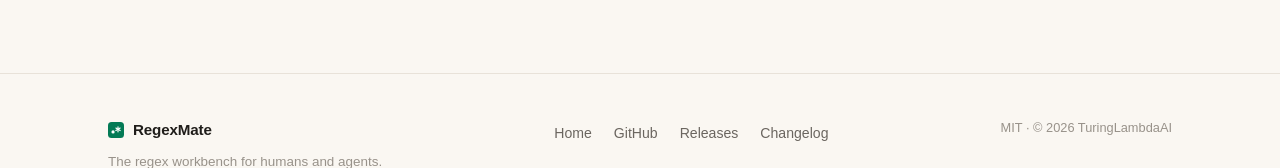
==== commit 6b15629e: "docs: complete bilingual product onboarding and customer help Align homepage, README and manuals on " ====
--- a/docs/guide.html
+++ b/docs/guide.html
@@ -30,6 +30,8 @@
   s.parentNode.insertBefore(hm, s);
 })();
 </script>
+<style>.lang-menu li.lang-choice{padding:0}.lang-menu .lang-choice button{display:block;width:100%;padding:8px 12px;border:0;background:transparent;color:inherit;font:inherit;text-align:left;cursor:pointer}.lang-menu .lang-choice button:focus-visible{outline:2px solid currentColor;outline-offset:-2px;border-radius:4px}</style>
+<style>.guide-status{margin:20px 0;padding:16px 20px;border:1px solid currentColor;border-radius:10px;font-size:.95rem;line-height:1.65}.guide-status p{margin:0 0 8px}.guide-status a{text-decoration:underline;text-underline-offset:4px}html:lang(en) .reader-zh,html:lang(zh) .reader-en{display:none!important}</style>
 </head>
 <body>
 
@@ -59,8 +61,8 @@
                         <span id="current-lang-label">简体中文</span>
                     </button>
                     <ul class="lang-menu">
-                        <li onclick="setLanguage('en')">English</li>
-                        <li onclick="setLanguage('zh')">简体中文</li>
+                        <li class="lang-choice"><button type="button" onclick="setLanguage('en')">English</button></li>
+                        <li class="lang-choice"><button type="button" onclick="setLanguage('zh')">简体中文</button></li>
                     </ul>
                 </div>
                 <button class="theme-btn" id="theme-btn" type="button" aria-label="Toggle theme">◐</button>
@@ -73,6 +75,7 @@
         <div class="container">
             <p class="eyebrow" data-i18n="gd.eyebrow">用户手册</p>
             <h1 data-i18n="gd.title">一条命令一个动词，示例即真相。</h1>
+<aside class="guide-status"><p class="reader-en " lang="en">Free developer and agent tool under the existing BUSL-1.1 terms, including the repository’s allowed internal use. The licence is not MIT and is not changed by the free-product policy.</p><p class="reader-zh " lang="zh">按现行 BUSL-1.1 条款提供的免费开发者与 agent 工具，包含仓库许可的内部使用。许可证不是 MIT，免费定位不改变许可条款。</p><a class="reader-en" lang="en" href="https://github.com/turinglambdaai/regexmate/blob/main/docs/USER-GUIDE.md">Current installation, privacy and recovery</a><a class="reader-zh" lang="zh" href="https://github.com/turinglambdaai/regexmate/blob/main/docs/USER-GUIDE.zh-CN.md">当前安装、隐私与恢复</a></aside>
             <p class="lead" data-i18n="gd.lead">五分钟上手、每个命令的真实输出、MCP 接入与版本化 JSON 契约——面向开发者与 coding agents。本页所有示例都由真实二进制产出。</p>
         </div>
     </header>
